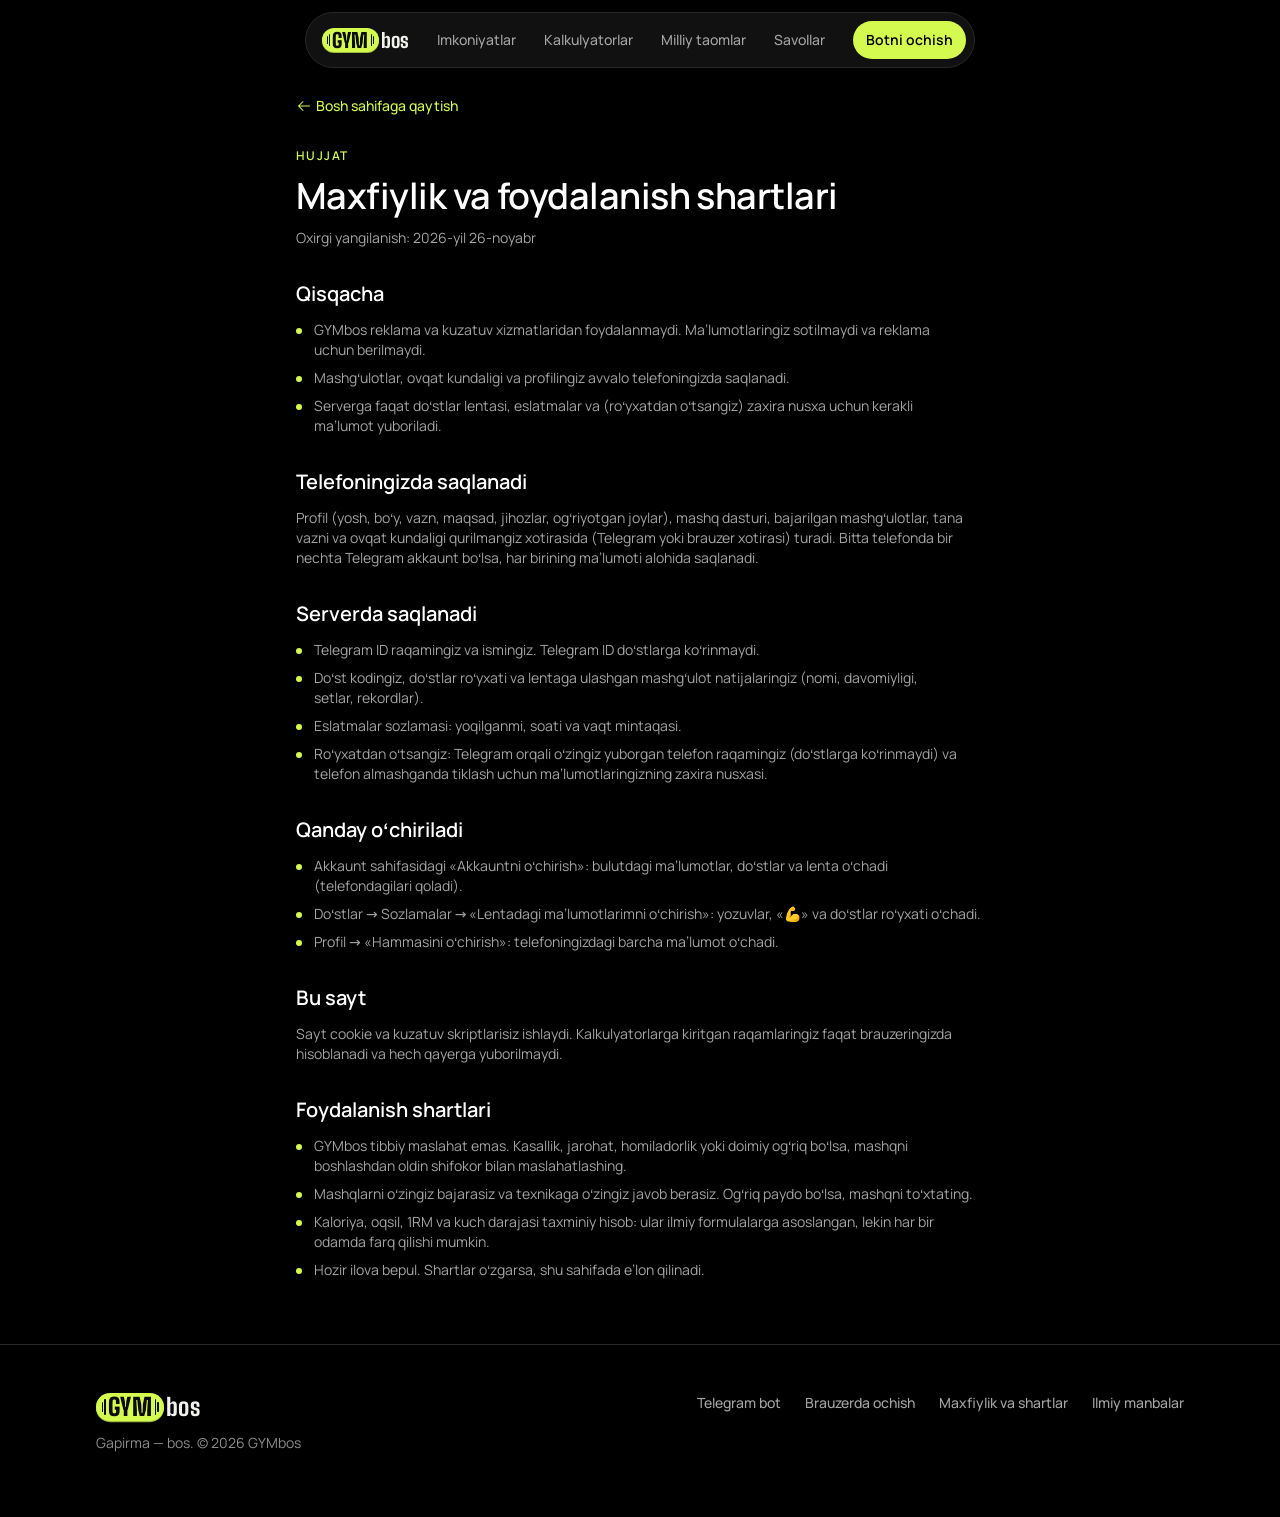
==== maxfiylik.html @ 6fe7be5c "Add GYMbos promo site (static build) for GitHub Pages Landing page that leads visitors to the @gym_b" ====
<!doctype html>
<html lang="uz">
  <head>
    <meta charset="UTF-8" />
    <meta name="viewport" content="width=device-width, initial-scale=1, viewport-fit=cover" />
    <meta name="theme-color" content="#000000" />
    <meta name="color-scheme" content="dark" />
    <title>Maxfiylik va foydalanish shartlari — GYMbos</title>
    <meta name="description" content="GYMbos qanday ma’lumotlarni saqlaydi, ular qayerda turadi va qanday o‘chiriladi. Foydalanish shartlari." />
    <link rel="canonical" href="https://nshakhobiddin.github.io/gymbos.uz/maxfiylik.html" />
    <link rel="icon" href="./icon.svg" type="image/svg+xml" />
    <link rel="apple-touch-icon" href="./apple-touch-icon.png" />
    <script>
      document.documentElement.className += ' js';
    </script>
    <script type="module" crossorigin src="./assets/main-CPt3bOhD.js"></script>
    <link rel="stylesheet" crossorigin href="./assets/main-DWDmyV94.css">
  </head>
  <body data-page="maxfiylik">
    <div id="root"><a class="skip button-sm" href="#main">Asosiy qismga o‘tish</a><header class="nav-wrap"><nav class="nav" aria-label="Asosiy menyu"><a class="nav-logo" href="./" aria-label="GYMbos — bosh sahifa"><span class="gb flat" style="font-size:20px" role="img" aria-label="GYMbos"><span class="gb-pill" aria-hidden="true"><span class="gb-plates"><i class="s"></i><i class="l"></i></span><span class="gb-gym">GYM</span><span class="gb-plates"><i class="l"></i><i class="s"></i></span></span><span class="gb-bos" aria-hidden="true">bos</span></span></a><ul class="nav-links"><li><a class="title-4" href="./#imkoniyatlar">Imkoniyatlar</a></li><li><a class="title-4" href="./#vositalar">Kalkulyatorlar</a></li><li><a class="title-4" href="./#taomlar">Milliy taomlar</a></li><li><a class="title-4" href="./#savollar">Savollar</a></li></ul><a class="btn btn-primary button-sm" href="https://t.me/gym_bosbot?startapp=site_nav" target="_blank" rel="noopener">Botni ochish</a><button type="button" class="nav-toggle" aria-expanded="false" aria-controls="menu" aria-label="Menyuni ochish"><span></span><span></span></button></nav></header><div id="menu" class="menu" aria-hidden="true" inert=""><ul><li style="transition-delay:0ms"><a class="menu-link heading-4" href="./#imkoniyatlar">Imkoniyatlar</a></li><li style="transition-delay:0ms"><a class="menu-link heading-4" href="./#vositalar">Kalkulyatorlar</a></li><li style="transition-delay:0ms"><a class="menu-link heading-4" href="./#taomlar">Milliy taomlar</a></li><li style="transition-delay:0ms"><a class="menu-link heading-4" href="./#savollar">Savollar</a></li><li style="transition-delay:0ms"><a class="menu-link heading-4 muted" href="https://nshakhobiddin.github.io/kachok.uz/">Brauzerda ochish</a></li></ul></div><main id="main" class="doc"><a class="link body-5" href="./"><svg xmlns="http://www.w3.org/2000/svg" width="16" height="16" fill="currentColor" viewBox="0 0 256 256" aria-hidden="true"><path d="M224,128a8,8,0,0,1-8,8H59.31l58.35,58.34a8,8,0,0,1-11.32,11.32l-72-72a8,8,0,0,1,0-11.32l72-72a8,8,0,0,1,11.32,11.32L59.31,120H216A8,8,0,0,1,224,128Z"></path></svg>Bosh sahifaga qaytish</a><header class="stack gap-12"><span class="eyebrow">Hujjat</span><h1 class="heading-3">Maxfiylik va foydalanish shartlari</h1><p class="caption-2">Oxirgi yangilanish: 2026-yil 26-noyabr</p></header><section><h2 class="heading-6">Qisqacha</h2><ul class="body-6"><li>GYMbos reklama va kuzatuv xizmatlaridan foydalanmaydi. Ma’lumotlaringiz sotilmaydi va reklama uchun berilmaydi.</li><li>Mashg‘ulotlar, ovqat kundaligi va profilingiz avvalo telefoningizda saqlanadi.</li><li>Serverga faqat do‘stlar lentasi, eslatmalar va (ro‘yxatdan o‘tsangiz) zaxira nusxa uchun kerakli ma’lumot yuboriladi.</li></ul></section><section><h2 class="heading-6">Telefoningizda saqlanadi</h2><p class="body-6">Profil (yosh, bo‘y, vazn, maqsad, jihozlar, og‘riyotgan joylar), mashq dasturi, bajarilgan mashg‘ulotlar, tana vazni va ovqat kundaligi qurilmangiz xotirasida (Telegram yoki brauzer xotirasi) turadi. Bitta telefonda bir nechta Telegram akkaunt bo‘lsa, har birining ma’lumoti alohida saqlanadi.</p></section><section><h2 class="heading-6">Serverda saqlanadi</h2><ul class="body-6"><li>Telegram ID raqamingiz va ismingiz. Telegram ID do‘stlarga ko‘rinmaydi.</li><li>Do‘st kodingiz, do‘stlar ro‘yxati va lentaga ulashgan mashg‘ulot natijalaringiz (nomi, davomiyligi, setlar, rekordlar).</li><li>Eslatmalar sozlamasi: yoqilganmi, soati va vaqt mintaqasi.</li><li>Ro‘yxatdan o‘tsangiz: Telegram orqali o‘zingiz yuborgan telefon raqamingiz (do‘stlarga ko‘rinmaydi) va telefon almashganda tiklash uchun ma’lumotlaringizning zaxira nusxasi.</li></ul></section><section><h2 class="heading-6">Qanday o‘chiriladi</h2><ul class="body-6"><li>Akkaunt sahifasidagi «Akkauntni o‘chirish»: bulutdagi ma’lumotlar, do‘stlar va lenta o‘chadi (telefondagilari qoladi).</li><li>Do‘stlar → Sozlamalar → «Lentadagi ma’lumotlarimni o‘chirish»: yozuvlar, «💪» va do‘stlar ro‘yxati o‘chadi.</li><li>Profil → «Hammasini o‘chirish»: telefoningizdagi barcha ma’lumot o‘chadi.</li></ul></section><section><h2 class="heading-6">Bu sayt</h2><p class="body-6">Sayt cookie va kuzatuv skriptlarisiz ishlaydi. Kalkulyatorlarga kiritgan raqamlaringiz faqat brauzeringizda hisoblanadi va hech qayerga yuborilmaydi.</p></section><section><h2 class="heading-6">Foydalanish shartlari</h2><ul class="body-6"><li>GYMbos tibbiy maslahat emas. Kasallik, jarohat, homiladorlik yoki doimiy og‘riq bo‘lsa, mashqni boshlashdan oldin shifokor bilan maslahatlashing.</li><li>Mashqlarni o‘zingiz bajarasiz va texnikaga o‘zingiz javob berasiz. Og‘riq paydo bo‘lsa, mashqni to‘xtating.</li><li>Kaloriya, oqsil, 1RM va kuch darajasi taxminiy hisob: ular ilmiy formulalarga asoslangan, lekin har bir odamda farq qilishi mumkin.</li><li>Hozir ilova bepul. Shartlar o‘zgarsa, shu sahifada e’lon qilinadi.</li></ul></section></main><footer class="footer"><div class="container footer-grid"><div class="stack gap-12"><span class="gb flat" style="font-size:24px" role="img" aria-label="GYMbos"><span class="gb-pill" aria-hidden="true"><span class="gb-plates"><i class="s"></i><i class="l"></i></span><span class="gb-gym">GYM</span><span class="gb-plates"><i class="l"></i><i class="s"></i></span></span><span class="gb-bos" aria-hidden="true">bos</span></span><span class="caption-2 faint">Gapirma — bos. © <!-- -->2026<!-- --> GYMbos</span></div><nav aria-label="Pastki menyu"><ul class="footer-links body-5"><li><a href="https://t.me/gym_bosbot" target="_blank" rel="noopener">Telegram bot</a></li><li><a href="https://nshakhobiddin.github.io/kachok.uz/">Brauzerda ochish</a></li><li><a href="./maxfiylik.html">Maxfiylik va shartlar</a></li><li><a href="./#manbalar">Ilmiy manbalar</a></li></ul></nav></div></footer></div>
    <script id="site-data" type="application/json">{"stats":{"year":2026,"templates":9,"exercises":99,"stretches":16,"illustrated":115,"dishes":51,"recipes":34,"foods":136,"sources":60,"routines":19,"lessons":13},"dishes":[],"groups":[],"gi":[],"muscles":{},"sources":[]}</script>
  </body>
</html>
---- assets/main-DWDmyV94.css ----
@font-face{font-family:Big Shoulders;font-style:normal;font-weight:700 900;font-display:swap;src:url(../fonts/big-shoulders.woff2) format("woff2");unicode-range:U+0000-00FF}.gb{--gb-accent: #d4fa50;--gb-depth: #9db93b;--gb-ink: #0b0b0c;--gb-bos: #f2f2ee;display:inline-flex;align-items:center;gap:.0833em;font-family:Big Shoulders,Arial Narrow,sans-serif;line-height:1;letter-spacing:.01em;-webkit-user-select:none;user-select:none}.gb-pill{display:inline-flex;align-items:center;gap:.107em;height:1.1667em;padding:0 .238em;border-radius:999px;background:var(--gb-accent);color:var(--gb-ink);box-shadow:0 .0476em 0 var(--gb-depth),inset 0 .018em #ffffff73,inset 0 -.03em #0b0b0c1a,0 .2em .42em -.107em #d4fa508c}.gb.flat .gb-pill{box-shadow:0 .0476em 0 var(--gb-depth)}.gb-gym{font-weight:900;min-width:1.32em;text-align:center}.gb-bos{font-weight:700;color:var(--gb-bos)}.gb-plates{display:inline-flex;align-items:center;gap:.0476em}.gb-plates i{display:block;width:.0595em;border-radius:.03em;background:currentColor}.gb-plates i.s{height:.381em}.gb-plates i.l{height:.643em}.gb.on-light{--gb-bos: #0b0b0c}.gb.on-lime{--gb-accent: #0b0b0c;--gb-depth: #1d1d1f;--gb-ink: #d4fa50;--gb-bos: #0b0b0c}.gb.intro .gb-pill{animation:gb-press 1.6s cubic-bezier(.3,.7,.3,1) both}.gb.intro .gb-bos{animation:gb-bos 1.6s ease both}@keyframes gb-press{0%,30%{transform:translateY(0)}42%{transform:translateY(.0476em);box-shadow:0 0 0 var(--gb-depth),inset 0 .018em #ffffff4d,0 .12em .65em -.024em #d4fa50e6}60%,to{transform:translateY(0)}}@keyframes gb-bos{0%,45%{opacity:0;transform:translate(-.17em)}70%,to{opacity:1;transform:translate(0)}}@media(prefers-reduced-motion:reduce){.gb.intro .gb-pill,.gb.intro .gb-bos{animation:none}}@font-face{font-family:Manrope Variable;font-style:normal;font-display:swap;font-weight:200 800;src:url([data-uri]) format("woff2-variations");unicode-range:U+0460-052F,U+1C80-1C8A,U+20B4,U+2DE0-2DFF,U+A640-A69F,U+FE2E-FE2F}@font-face{font-family:Manrope Variable;font-style:normal;font-display:swap;font-weight:200 800;src:url(./manrope-cyrillic-wght-normal-Dvxsihut.woff2) format("woff2-variations");unicode-range:U+0301,U+0400-045F,U+0490-0491,U+04B0-04B1,U+2116}@font-face{font-family:Manrope Variable;font-style:normal;font-display:swap;font-weight:200 800;src:url(./manrope-greek-wght-normal-DL7QRZyv.woff2) format("woff2-variations");unicode-range:U+0370-0377,U+037A-037F,U+0384-038A,U+038C,U+038E-03A1,U+03A3-03FF}@font-face{font-family:Manrope Variable;font-style:normal;font-display:swap;font-weight:200 800;src:url(./manrope-vietnamese-wght-normal-usUDDRr7.woff2) format("woff2-variations");unicode-range:U+0102-0103,U+0110-0111,U+0128-0129,U+0168-0169,U+01A0-01A1,U+01AF-01B0,U+0300-0301,U+0303-0304,U+0308-0309,U+0323,U+0329,U+1EA0-1EF9,U+20AB}@font-face{font-family:Manrope Variable;font-style:normal;font-display:swap;font-weight:200 800;src:url(./manrope-latin-ext-wght-normal-Ch3YOpNY.woff2) format("woff2-variations");unicode-range:U+0100-02BA,U+02BD-02C5,U+02C7-02CC,U+02CE-02D7,U+02DD-02FF,U+0304,U+0308,U+0329,U+1D00-1DBF,U+1E00-1E9F,U+1EF2-1EFF,U+2020,U+20A0-20AB,U+20AD-20C0,U+2113,U+2C60-2C7F,U+A720-A7FF}@font-face{font-family:Manrope Variable;font-style:normal;font-display:swap;font-weight:200 800;src:url(./manrope-latin-wght-normal-DHIcAJRg.woff2) format("woff2-variations");unicode-range:U+0000-00FF,U+0131,U+0152-0153,U+02BB-02BC,U+02C6,U+02DA,U+02DC,U+0304,U+0308,U+0329,U+2000-206F,U+20AC,U+2122,U+2191,U+2193,U+2212,U+2215,U+FEFF,U+FFFD}@font-face{font-family:Uz Tutuq;font-style:normal;font-display:swap;font-weight:100 900;src:url(./archivo-latin-wght-normal-E0tuGl4L.woff2) format("woff2-variations");unicode-range:U+2018,U+02BB}:root{color-scheme:dark;--bg: #000000;--s1: #181818;--s2: #1f1f1f;--s3: #272727;--line: #272727;--line-2: #313131;--olive: #131209;--text: #ffffff;--text-2: #a3a3a3;--text-3: #8c8c8c;--lime: #d4fa50;--lime-hover: #e4ff86;--lime-soft: rgba(212, 250, 80, .12);--lime-line: rgba(212, 250, 80, .32);--carb: #e6e4dc;--fat: #ffb547;--red: #ff5a4c;--ease: cubic-bezier(.22, 1, .36, 1);--font: "Uz Tutuq", "Manrope Variable", system-ui, sans-serif;--accent: var(--lime);--map-body: #1f1f22;--map-edge: #0f0f11;--map-groove: #303035;--plate-red: #e5392e;--plate-blue: #2f63e8;--plate-yellow: #f5c033;--plate-green: #25a565;--plate-white: #e9ecef}*,*:before,*:after{box-sizing:border-box}html{scroll-behavior:smooth;scroll-padding-top:96px;-webkit-text-size-adjust:100%}@media(prefers-reduced-motion:reduce){html{scroll-behavior:auto}}body{margin:0;background:var(--bg);color:var(--text);font-family:var(--font);font-size:16px;line-height:24px;overflow-x:clip;-webkit-font-smoothing:antialiased}img,svg{display:block;max-width:100%}a{color:inherit}button,input,select{font:inherit;color:inherit}h1,h2,h3,h4,p,ul,ol,figure{margin:0}ul,ol{padding:0;list-style:none}h1,h2,h3,h4{text-wrap:balance}p,li,dd{text-wrap:pretty}:focus-visible{outline:2px solid var(--lime);outline-offset:2px;border-radius:8px}[hidden]{display:none!important}.sr-only{position:absolute;width:1px;height:1px;overflow:hidden;clip:rect(0 0 0 0);white-space:nowrap}.skip{position:fixed;left:16px;top:16px;z-index:100;padding:8px 12px;border-radius:9999px;background:var(--lime);color:#000;text-decoration:none;transform:translateY(-200%);transition:transform .3s var(--ease)}.skip:focus{transform:none}.heading-1{font-size:60px;line-height:60px;font-weight:600;letter-spacing:-.02em}.heading-2{font-size:48px;line-height:48px;font-weight:600;letter-spacing:-.02em}.heading-3{font-size:36px;line-height:40px;font-weight:600;letter-spacing:-.015em}.heading-4{font-size:30px;line-height:36px;font-weight:600;letter-spacing:-.01em}.heading-5{font-size:24px;line-height:32px;font-weight:600}.heading-6{font-size:20px;line-height:28px;font-weight:600}.title-1{font-size:20px;line-height:28px;font-weight:500}.title-2{font-size:18px;line-height:28px;font-weight:500}.title-3{font-size:16px;line-height:24px;font-weight:500}.title-4{font-size:14px;line-height:20px;font-weight:500}.title-5{font-size:12px;line-height:16px;font-weight:500}.body-1{font-size:16px;line-height:24px;font-weight:600}.body-2{font-size:16px;line-height:24px;font-weight:500}.body-3{font-size:16px;line-height:24px;font-weight:400}.body-4{font-size:14px;line-height:20px;font-weight:600}.body-5{font-size:14px;line-height:20px;font-weight:500}.body-6{font-size:14px;line-height:20px;font-weight:400}.button-lg{font-size:18px;line-height:28px;font-weight:600}.button-md{font-size:16px;line-height:24px;font-weight:600}.button-sm{font-size:14px;line-height:20px;font-weight:600}.button-xsm{font-size:12px;line-height:16px;font-weight:600}.caption-1{font-size:14px;line-height:20px;font-weight:500}.caption-2{font-size:14px;line-height:20px;font-weight:400}.caption-3{font-size:12px;line-height:16px;font-weight:600}.caption-4{font-size:12px;line-height:16px;font-weight:500}.caption-5{font-size:12px;line-height:16px;font-weight:400}.num{font-variant-numeric:tabular-nums}.muted{color:var(--text-2)}.faint{color:var(--text-3)}.lime{color:var(--lime)}.eyebrow{font-size:12px;line-height:16px;font-weight:600;letter-spacing:.12em;text-transform:uppercase;color:var(--lime)}.container{width:100%;max-width:1152px;margin:0 auto;padding:0 16px}@media(min-width:640px){.container{padding:0 24px}}@media(min-width:1024px){.container{padding:0 32px}}.section{padding:64px 0}@media(min-width:1024px){.section{padding:96px 0}}.section-head{max-width:680px;display:flex;flex-direction:column;gap:12px;margin-bottom:40px}.section-head.center{margin-left:auto;margin-right:auto;text-align:center;align-items:center}.section-title{font-size:30px;line-height:36px;font-weight:600;letter-spacing:-.01em}@media(min-width:768px){.section-title{font-size:36px;line-height:40px;letter-spacing:-.015em}}.stack{display:flex;flex-direction:column}.row{display:flex;align-items:center}.center{justify-content:center}.wrap{flex-wrap:wrap}.gap-4{gap:4px}.gap-8{gap:8px}.gap-12{gap:12px}.gap-16{gap:16px}.gap-24{gap:24px}.btn{display:inline-flex;align-items:center;justify-content:center;gap:8px;padding:8px 12px;border-radius:9999px;border:1px solid transparent;background:var(--s2);color:var(--text);text-decoration:none;cursor:pointer;white-space:nowrap;transition:transform .3s var(--ease),background-color .3s var(--ease),border-color .3s var(--ease),opacity .3s var(--ease)}.btn:hover{transform:translateY(-1px);background:var(--s3)}.btn:active{transform:scale(.98)}.btn-primary{background:var(--lime);color:#000}.btn-primary:hover{background:var(--lime-hover)}.btn-ghost{background:transparent;border-color:var(--line-2)}.btn-lg{padding:12px 24px;min-height:52px}.btn[aria-disabled=true]{opacity:.4;pointer-events:none}.link{color:var(--lime);text-decoration:none;display:inline-flex;align-items:center;gap:4px;transition:opacity .3s var(--ease)}.link:hover{opacity:.8;text-decoration:underline;text-underline-offset:4px}.nav-wrap{position:fixed;top:12px;left:0;right:0;z-index:50;display:flex;justify-content:center;padding:0 16px;pointer-events:none}.nav{pointer-events:auto;display:flex;align-items:center;gap:16px;padding:8px 8px 8px 16px;border-radius:9999px;border:1px solid var(--line);background:#181818b8;backdrop-filter:blur(16px) saturate(140%);-webkit-backdrop-filter:blur(16px) saturate(140%)}.nav-logo{display:flex;text-decoration:none}.nav-links{display:none;gap:4px}.nav-links a{display:block;padding:8px 12px;border-radius:9999px;color:var(--text-2);text-decoration:none;transition:color .3s var(--ease),background-color .3s var(--ease)}.nav-links a:hover{color:var(--text)}.nav-links a[aria-current=true]{color:var(--text);background:var(--s3)}@media(min-width:900px){.nav-links{display:flex}.nav-toggle{display:none!important}}.nav-toggle{position:relative;width:40px;height:40px;border-radius:9999px;border:1px solid var(--line-2);background:transparent;cursor:pointer;display:grid;place-items:center}.nav-toggle span{position:absolute;left:12px;right:12px;height:2px;border-radius:2px;background:var(--text);transition:transform .5s var(--ease)}.nav-toggle span:first-child{transform:translateY(-4px)}.nav-toggle span:last-child{transform:translateY(4px)}.nav-toggle[aria-expanded=true] span:first-child{transform:rotate(45deg)}.nav-toggle[aria-expanded=true] span:last-child{transform:rotate(-45deg)}.menu{position:fixed;top:0;right:0;bottom:0;left:0;z-index:40;padding:96px 24px 32px;background:#000000eb;backdrop-filter:blur(24px);-webkit-backdrop-filter:blur(24px);display:flex;flex-direction:column;gap:32px;opacity:0;visibility:hidden;transition:opacity .5s var(--ease),visibility 0s linear .5s}.menu.open{opacity:1;visibility:visible;transition:opacity .5s var(--ease)}.menu ul{display:flex;flex-direction:column;gap:8px}.menu li{opacity:0;transform:translateY(24px);transition:opacity .5s var(--ease),transform .5s var(--ease)}.menu.open li{opacity:1;transform:none}.menu a.menu-link{display:block;padding:8px 0;text-decoration:none}.hero{padding:96px 0 64px}@media(min-width:1024px){.hero{padding:96px 0}.hero-grid{padding-top:48px}}.hero-grid{display:grid;gap:48px;align-items:center}@media(min-width:1152px){.hero-grid{grid-template-columns:minmax(0,1fr) 340px;gap:64px}}.hero-copy{display:flex;flex-direction:column;gap:24px;align-items:flex-start}.badge{display:inline-flex;align-items:center;gap:8px;padding:4px 12px;border-radius:9999px;border:1px solid var(--lime-line);background:var(--olive);color:var(--lime)}.hero-title{max-width:680px;font-size:36px;line-height:40px;font-weight:600;letter-spacing:-.02em}@media(min-width:768px){.hero-title{font-size:48px;line-height:48px}}.grad{background:linear-gradient(90deg,#fff,#9b9b9b);-webkit-background-clip:text;background-clip:text;color:transparent;-webkit-box-decoration-break:clone;box-decoration-break:clone}.br-md{display:none}@media(min-width:768px){.br-md{display:inline}}.hero-sub{max-width:680px;color:var(--text-2)}.hero-cta{display:flex;flex-direction:column;gap:12px;align-items:flex-start}.proof{display:flex;flex-wrap:wrap;gap:8px 24px;padding-top:8px}.proof li{display:flex;align-items:baseline;gap:4px;color:var(--text-2)}.proof b{color:var(--text);font-weight:600}.hero-visual{position:relative;display:flex;justify-content:center;padding:0 0 24px}.chip-float{position:absolute;z-index:2;display:flex;align-items:center;gap:12px;max-width:232px;padding:12px 16px 12px 12px;border-radius:16px;border:1px solid var(--line-2);background:#1f1f1fe6;backdrop-filter:blur(12px);-webkit-backdrop-filter:blur(12px)}.chip-float .ico{flex:none;width:32px;height:32px;border-radius:8px;display:grid;place-items:center;background:var(--lime-soft);color:var(--lime)}.hero-phone{position:relative}.chip-a{left:-48px;top:32px}.chip-b{right:-48px;bottom:24px}.phone{position:relative;width:260px;flex:none;padding:8px;border-radius:24px;border:1px solid var(--line-2);background:var(--s1)}.phone img{width:100%;height:auto;border-radius:16px;aspect-ratio:390 / 844;background:var(--s2)}@media(min-width:640px){.phone{width:300px}}.js .reveal{opacity:0;transform:translateY(32px);transition:opacity .7s var(--ease),transform .7s var(--ease)}.js .reveal.in{opacity:1;transform:none}@media(prefers-reduced-motion:reduce){.js .reveal{transform:none}}.tagline{padding:96px 0}.tagline-text{max-width:880px;font-size:30px;line-height:36px;font-weight:600;letter-spacing:-.01em}@media(min-width:768px){.tagline-text{font-size:48px;line-height:48px;letter-spacing:-.02em}}.js .tagline-text .w{opacity:.3;transition:opacity .5s var(--ease)}.js .tagline-text .w.on{opacity:1}.tagline-text .w.hl{color:var(--lime)}.card{border-radius:24px;border:1px solid var(--line);background:var(--s1);padding:24px}.card-olive{border-color:var(--lime-line);background:var(--olive)}.grid-3{display:grid;gap:16px}@media(min-width:768px){.grid-3{grid-template-columns:repeat(3,1fr)}}.pain{display:flex;flex-direction:column;gap:16px}.pain-q{display:flex;gap:12px;color:var(--text-2)}.pain-a{display:flex;gap:12px;padding-top:16px;border-top:1px solid var(--line)}.ico-round{flex:none;width:24px;height:24px;border-radius:9999px;display:grid;place-items:center}.ico-round.lime{background:var(--lime);color:#000}.ico-round.dim{background:var(--s3);color:var(--text-2)}.features{display:flex;flex-direction:column;gap:80px}.feature{display:grid;gap:40px;align-items:center}@media(min-width:900px){.feature{grid-template-columns:1fr 1fr;gap:64px}.feature.flip .feature-media{order:-1}}.feature-copy{display:flex;flex-direction:column;gap:16px;max-width:520px}.feature-media{display:flex;justify-content:center}.checks{display:flex;flex-direction:column;gap:12px;padding-top:8px}.checks li{display:flex;gap:12px;align-items:flex-start}.checks li .ico-round{margin-top:0}.extras{display:grid;gap:16px;margin-top:80px}@media(min-width:640px){.extras{grid-template-columns:repeat(2,1fr)}}@media(min-width:1024px){.extras{grid-template-columns:repeat(4,1fr)}}.extra{display:flex;flex-direction:column;gap:12px}.extra .ico{width:40px;height:40px;border-radius:12px;display:grid;place-items:center;background:var(--s3);color:var(--lime)}.steps{display:grid;gap:16px;counter-reset:step}@media(min-width:900px){.steps{grid-template-columns:repeat(3,1fr)}}.step{display:flex;flex-direction:column;gap:12px}.step-n{width:40px;height:40px;border-radius:9999px;display:grid;place-items:center;background:var(--lime);color:#000}.tool-nav{display:flex;flex-wrap:wrap;gap:8px}.tool{scroll-margin-top:96px;display:grid;gap:24px}@media(min-width:960px){.tool{grid-template-columns:1fr 1fr;gap:32px;align-items:start}}.tools{display:flex;flex-direction:column;gap:96px}.tool-head{display:flex;flex-direction:column;gap:12px}.panel{border-radius:24px;border:1px solid var(--line);background:var(--s1);padding:16px;display:flex;flex-direction:column;gap:16px;min-width:0}@media(min-width:640px){.panel{padding:24px}}.field{display:flex;flex-direction:column;gap:8px;min-width:0}.field-label{color:var(--text-2)}.fields-3{display:grid;grid-template-columns:repeat(3,minmax(0,1fr));gap:8px}.fields-2{display:grid;grid-template-columns:repeat(2,minmax(0,1fr));gap:8px}.input-wrap{position:relative;display:flex;align-items:center}.input{width:100%;min-width:0;height:48px;padding:0 40px 0 12px;border-radius:12px;border:1px solid var(--line-2);background:var(--s2);font-size:16px;font-weight:600;font-variant-numeric:tabular-nums;transition:border-color .3s var(--ease);-moz-appearance:textfield}.input::-webkit-outer-spin-button,.input::-webkit-inner-spin-button{-webkit-appearance:none;margin:0}.input:hover{border-color:#3d3d3d}.input:focus{outline:none;border-color:var(--lime)}.input[aria-invalid=true]{border-color:var(--red)}.input-unit{position:absolute;right:12px;pointer-events:none;color:var(--text-3)}.input.search{padding:0 12px 0 40px;font-weight:500}.input-ico{position:absolute;left:12px;color:var(--text-3);pointer-events:none}select.input{-moz-appearance:none;appearance:none;-webkit-appearance:none;padding-right:40px;font-weight:500;cursor:pointer}.select-caret{position:absolute;right:12px;pointer-events:none;color:var(--text-3)}.err{color:var(--red)}.chips{display:flex;flex-wrap:wrap;gap:8px}.chip{display:inline-flex;align-items:center;gap:8px;min-height:36px;padding:8px 12px;border-radius:9999px;border:1px solid var(--line-2);background:transparent;color:var(--text-2);cursor:pointer;text-decoration:none;transition:transform .3s var(--ease),background-color .3s var(--ease),color .3s var(--ease),border-color .3s var(--ease)}.chip:hover{color:var(--text);border-color:#3d3d3d}.chip:active{transform:scale(.98)}.chip[aria-pressed=true],.chip[aria-checked=true]{background:var(--lime);border-color:var(--lime);color:#000}.seg{display:grid;grid-auto-flow:column;grid-auto-columns:1fr;gap:4px;padding:4px;border-radius:9999px;background:var(--s2);border:1px solid var(--line)}.seg button{min-height:40px;padding:8px 12px;border:0;border-radius:9999px;background:transparent;color:var(--text-2);cursor:pointer;transition:background-color .3s var(--ease),color .3s var(--ease)}.seg button[aria-checked=true]{background:var(--text);color:#000}.result{display:flex;flex-direction:column;gap:16px}.big{display:flex;align-items:baseline;gap:8px;flex-wrap:wrap}.big .heading-2{font-variant-numeric:tabular-nums}.bars{display:flex;flex-direction:column;gap:12px}.bar-row{display:grid;grid-template-columns:1fr auto;gap:4px 12px;align-items:baseline}.bar{grid-column:1 / -1;height:8px;border-radius:9999px;background:var(--s3);overflow:hidden}.bar>i{display:block;height:100%;width:100%;border-radius:9999px;transform-origin:left center;transition:transform .5s var(--ease)}.split{display:flex;gap:2px;height:8px;border-radius:9999px;overflow:hidden}.split>i{display:block;height:100%;transition:flex-grow .5s var(--ease)}.dot{display:inline-block;width:8px;height:8px;border-radius:9999px;margin-right:4px;vertical-align:1px}.kv{display:grid;grid-template-columns:repeat(2,minmax(0,1fr));gap:8px}.kv>div{border-radius:12px;background:var(--s2);padding:12px;display:flex;flex-direction:column;gap:4px;min-width:0}.note{display:flex;gap:8px;color:var(--text-3)}.note svg{flex:none;margin-top:2px}.empty{display:flex;flex-direction:column;gap:8px;align-items:flex-start;padding:24px;border-radius:16px;border:1px dashed var(--line-2);color:var(--text-2)}.tool-cta{display:flex;flex-wrap:wrap;gap:12px 16px;align-items:center}.dish-list{display:flex;flex-direction:column}.dish{border-top:1px solid var(--line)}.dish:first-child{border-top:0}.dish-btn{width:100%;display:grid;grid-template-columns:40px minmax(0,1fr) auto;gap:12px;align-items:center;padding:12px 0;border:0;background:transparent;text-align:left;cursor:pointer}.dish-ico{width:40px;height:40px;border-radius:12px;background:var(--s2);display:grid;place-items:center;font-size:20px;line-height:28px}.dish-mid{display:flex;flex-direction:column;gap:4px;min-width:0}.dish-mid .caption-5{white-space:nowrap;overflow:hidden;text-overflow:ellipsis}.mini-bar{height:4px;border-radius:9999px;background:var(--s3);overflow:hidden;max-width:160px}.mini-bar>i{display:block;height:100%;border-radius:9999px;background:var(--lime);transform-origin:left center;transition:transform .5s var(--ease)}.dish-right{display:flex;flex-direction:column;align-items:flex-end;gap:2px;font-variant-numeric:tabular-nums}.dish-more{display:flex;flex-direction:column;gap:12px;padding:0 0 16px}.mini-bar>i.over{background:var(--fat)}.gi-badge{display:inline-flex;align-items:center;gap:4px;padding:2px 8px;border-radius:9999px;font-variant-numeric:tabular-nums}.gi-low{background:var(--lime-soft);color:var(--lime)}.gi-mid{background:#ffb54724;color:var(--fat)}.gi-high{background:#ff5a4c24;color:var(--red)}.map-box{display:flex;justify-content:center;padding:16px 0 8px}.bodymap{height:auto}.bm-hit{fill:transparent;cursor:pointer;outline:none;-webkit-tap-highlight-color:transparent;transition:fill .3s var(--ease)}.bm-hit:hover{fill:#d4fa5024}.bm-hit:focus-visible{stroke:var(--lime);stroke-width:2.5}.ex-list{display:flex;flex-direction:column;gap:8px}.ex{display:grid;grid-template-columns:56px minmax(0,1fr);gap:12px;align-items:center;padding:8px;border-radius:16px;background:var(--s2)}.ex img{width:56px;height:56px;border-radius:8px;background:var(--s3);object-fit:cover}.ex-mid{display:flex;flex-direction:column;gap:8px;min-width:0}.levels{display:grid;grid-template-columns:repeat(5,minmax(0,1fr));gap:4px}.level{display:flex;flex-direction:column;gap:4px;min-width:0}.level-bar{height:8px;border-radius:9999px;background:var(--s3);overflow:hidden}.level-bar>i{display:block;height:100%;background:var(--lime);transform-origin:left center;transition:transform .5s var(--ease)}.level .caption-5{white-space:nowrap;overflow:hidden;text-overflow:ellipsis}.sources{display:grid;gap:16px}@media(min-width:768px){.sources{grid-template-columns:repeat(2,1fr)}}@media(min-width:1024px){.sources{grid-template-columns:repeat(3,1fr)}}.source{display:flex;flex-direction:column;gap:8px}.faq{max-width:800px;margin:0 auto;display:flex;flex-direction:column;gap:8px}.faq details{border-radius:16px;border:1px solid var(--line);background:var(--s1)}.faq summary{list-style:none;display:flex;justify-content:space-between;align-items:center;gap:16px;padding:16px;cursor:pointer;border-radius:16px}.faq summary::-webkit-details-marker{display:none}.faq summary svg{flex:none;transition:transform .5s var(--ease)}.faq details[open] summary svg{transform:rotate(180deg)}.faq .answer{padding:0 16px 16px;color:var(--text-2)}@media(min-width:640px){.faq summary{padding:24px}.faq .answer{padding:0 24px 24px}}.final{display:flex;flex-direction:column;align-items:center;text-align:center;gap:24px;padding:48px 24px}@media(min-width:768px){.final{padding:80px 48px}}.footer{border-top:1px solid var(--line);padding:48px 0 64px}.footer-grid{display:flex;flex-wrap:wrap;justify-content:space-between;gap:32px}.footer-links{display:flex;flex-wrap:wrap;gap:8px 24px}.footer-links a{color:var(--text-2);text-decoration:none;transition:color .3s var(--ease)}.footer-links a:hover{color:var(--text)}.doc{max-width:720px;margin:0 auto;padding:96px 16px 64px;display:flex;flex-direction:column;gap:32px}.doc section{display:flex;flex-direction:column;gap:12px}.doc ul{display:flex;flex-direction:column;gap:8px}.doc li{display:flex;gap:12px;color:var(--text-2)}.doc li:before{content:"";flex:none;width:6px;height:6px;margin-top:8px;border-radius:9999px;background:var(--lime)}.doc p{color:var(--text-2)}
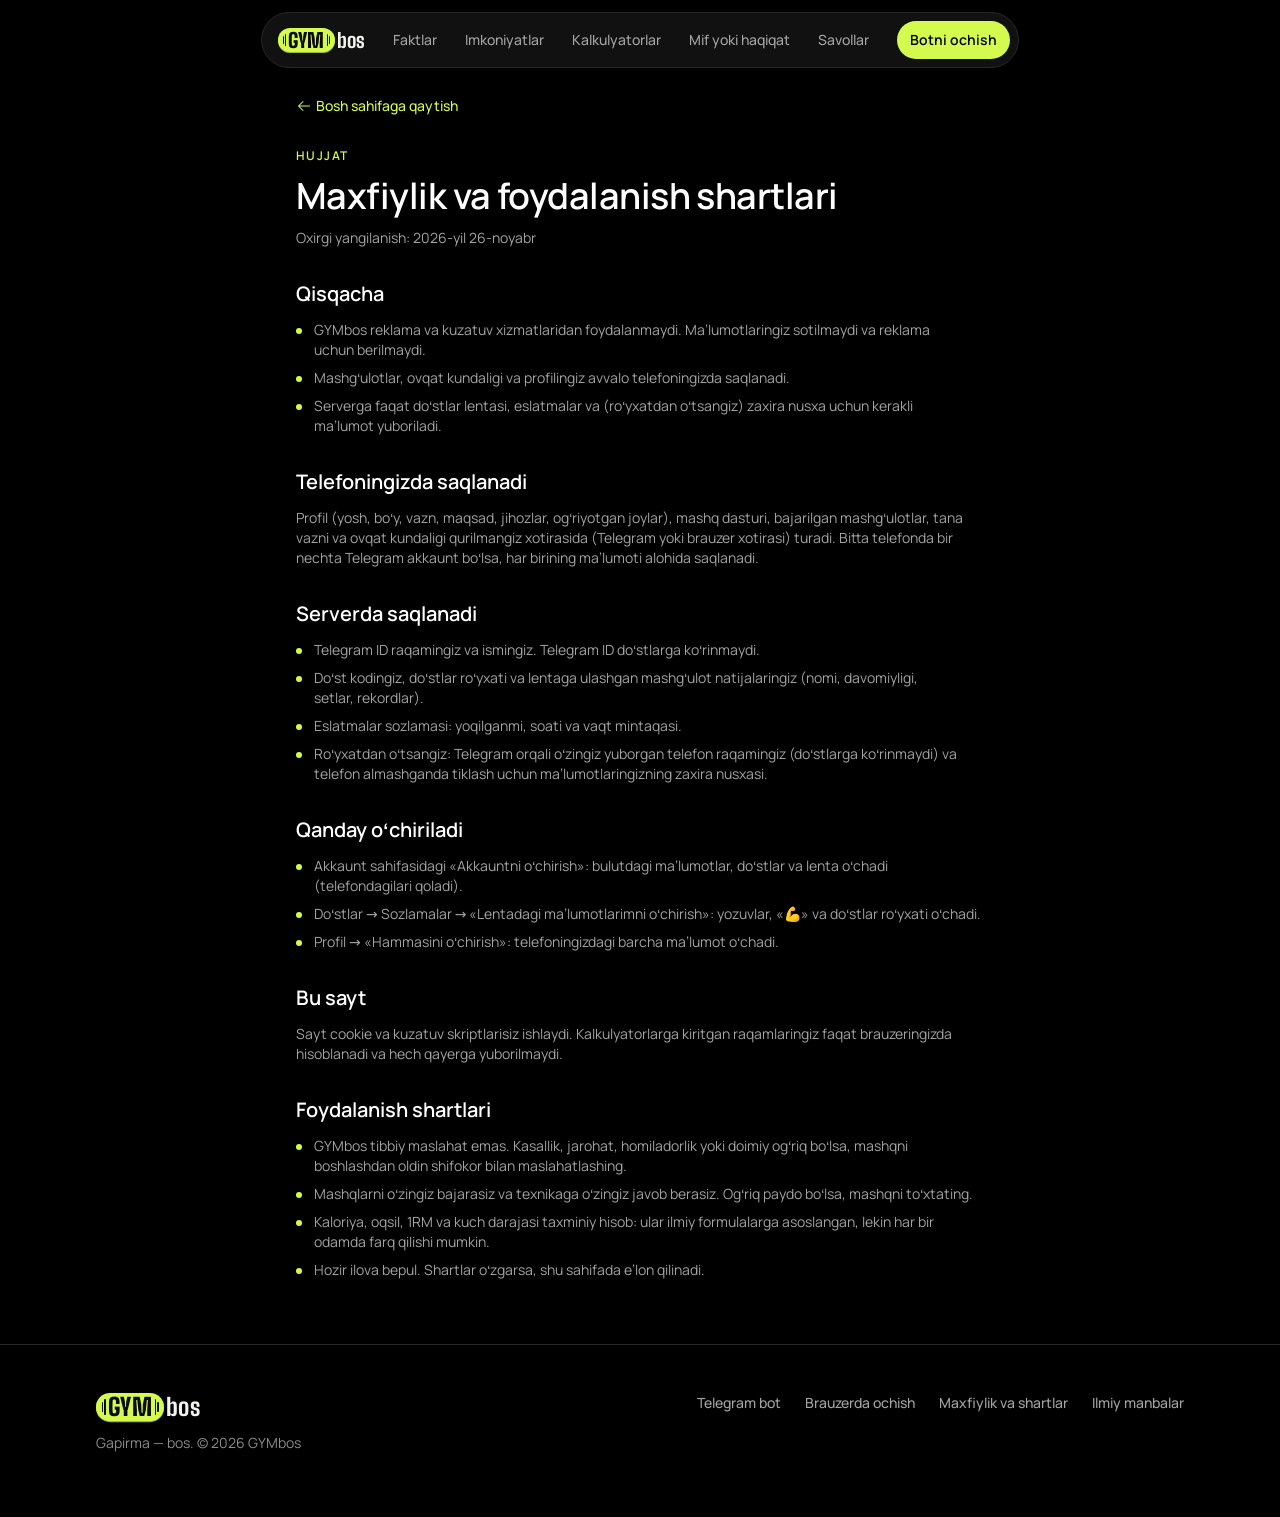
==== commit a0676caa: "Update site: facts, myth-or-truth game, waist and goal calculators Rebuilt from kachok.uz site/ (bra" ====
--- a/maxfiylik.html
+++ b/maxfiylik.html
@@ -7,17 +7,17 @@
     <meta name="color-scheme" content="dark" />
     <title>Maxfiylik va foydalanish shartlari — GYMbos</title>
     <meta name="description" content="GYMbos qanday ma’lumotlarni saqlaydi, ular qayerda turadi va qanday o‘chiriladi. Foydalanish shartlari." />
-    <link rel="canonical" href="https://nshakhobiddin.github.io/gymbos.uz/maxfiylik.html" />
+    <link rel="canonical" href="https://gymbos.uz/maxfiylik.html" />
     <link rel="icon" href="./icon.svg" type="image/svg+xml" />
     <link rel="apple-touch-icon" href="./apple-touch-icon.png" />
     <script>
       document.documentElement.className += ' js';
     </script>
-    <script type="module" crossorigin src="./assets/main-CPt3bOhD.js"></script>
-    <link rel="stylesheet" crossorigin href="./assets/main-DWDmyV94.css">
+    <script type="module" crossorigin src="./assets/main-CvzuzS-8.js"></script>
+    <link rel="stylesheet" crossorigin href="./assets/main-B8dMKHNL.css">
   </head>
   <body data-page="maxfiylik">
-    <div id="root"><a class="skip button-sm" href="#main">Asosiy qismga o‘tish</a><header class="nav-wrap"><nav class="nav" aria-label="Asosiy menyu"><a class="nav-logo" href="./" aria-label="GYMbos — bosh sahifa"><span class="gb flat" style="font-size:20px" role="img" aria-label="GYMbos"><span class="gb-pill" aria-hidden="true"><span class="gb-plates"><i class="s"></i><i class="l"></i></span><span class="gb-gym">GYM</span><span class="gb-plates"><i class="l"></i><i class="s"></i></span></span><span class="gb-bos" aria-hidden="true">bos</span></span></a><ul class="nav-links"><li><a class="title-4" href="./#imkoniyatlar">Imkoniyatlar</a></li><li><a class="title-4" href="./#vositalar">Kalkulyatorlar</a></li><li><a class="title-4" href="./#taomlar">Milliy taomlar</a></li><li><a class="title-4" href="./#savollar">Savollar</a></li></ul><a class="btn btn-primary button-sm" href="https://t.me/gym_bosbot?startapp=site_nav" target="_blank" rel="noopener">Botni ochish</a><button type="button" class="nav-toggle" aria-expanded="false" aria-controls="menu" aria-label="Menyuni ochish"><span></span><span></span></button></nav></header><div id="menu" class="menu" aria-hidden="true" inert=""><ul><li style="transition-delay:0ms"><a class="menu-link heading-4" href="./#imkoniyatlar">Imkoniyatlar</a></li><li style="transition-delay:0ms"><a class="menu-link heading-4" href="./#vositalar">Kalkulyatorlar</a></li><li style="transition-delay:0ms"><a class="menu-link heading-4" href="./#taomlar">Milliy taomlar</a></li><li style="transition-delay:0ms"><a class="menu-link heading-4" href="./#savollar">Savollar</a></li><li style="transition-delay:0ms"><a class="menu-link heading-4 muted" href="https://nshakhobiddin.github.io/kachok.uz/">Brauzerda ochish</a></li></ul></div><main id="main" class="doc"><a class="link body-5" href="./"><svg xmlns="http://www.w3.org/2000/svg" width="16" height="16" fill="currentColor" viewBox="0 0 256 256" aria-hidden="true"><path d="M224,128a8,8,0,0,1-8,8H59.31l58.35,58.34a8,8,0,0,1-11.32,11.32l-72-72a8,8,0,0,1,0-11.32l72-72a8,8,0,0,1,11.32,11.32L59.31,120H216A8,8,0,0,1,224,128Z"></path></svg>Bosh sahifaga qaytish</a><header class="stack gap-12"><span class="eyebrow">Hujjat</span><h1 class="heading-3">Maxfiylik va foydalanish shartlari</h1><p class="caption-2">Oxirgi yangilanish: 2026-yil 26-noyabr</p></header><section><h2 class="heading-6">Qisqacha</h2><ul class="body-6"><li>GYMbos reklama va kuzatuv xizmatlaridan foydalanmaydi. Ma’lumotlaringiz sotilmaydi va reklama uchun berilmaydi.</li><li>Mashg‘ulotlar, ovqat kundaligi va profilingiz avvalo telefoningizda saqlanadi.</li><li>Serverga faqat do‘stlar lentasi, eslatmalar va (ro‘yxatdan o‘tsangiz) zaxira nusxa uchun kerakli ma’lumot yuboriladi.</li></ul></section><section><h2 class="heading-6">Telefoningizda saqlanadi</h2><p class="body-6">Profil (yosh, bo‘y, vazn, maqsad, jihozlar, og‘riyotgan joylar), mashq dasturi, bajarilgan mashg‘ulotlar, tana vazni va ovqat kundaligi qurilmangiz xotirasida (Telegram yoki brauzer xotirasi) turadi. Bitta telefonda bir nechta Telegram akkaunt bo‘lsa, har birining ma’lumoti alohida saqlanadi.</p></section><section><h2 class="heading-6">Serverda saqlanadi</h2><ul class="body-6"><li>Telegram ID raqamingiz va ismingiz. Telegram ID do‘stlarga ko‘rinmaydi.</li><li>Do‘st kodingiz, do‘stlar ro‘yxati va lentaga ulashgan mashg‘ulot natijalaringiz (nomi, davomiyligi, setlar, rekordlar).</li><li>Eslatmalar sozlamasi: yoqilganmi, soati va vaqt mintaqasi.</li><li>Ro‘yxatdan o‘tsangiz: Telegram orqali o‘zingiz yuborgan telefon raqamingiz (do‘stlarga ko‘rinmaydi) va telefon almashganda tiklash uchun ma’lumotlaringizning zaxira nusxasi.</li></ul></section><section><h2 class="heading-6">Qanday o‘chiriladi</h2><ul class="body-6"><li>Akkaunt sahifasidagi «Akkauntni o‘chirish»: bulutdagi ma’lumotlar, do‘stlar va lenta o‘chadi (telefondagilari qoladi).</li><li>Do‘stlar → Sozlamalar → «Lentadagi ma’lumotlarimni o‘chirish»: yozuvlar, «💪» va do‘stlar ro‘yxati o‘chadi.</li><li>Profil → «Hammasini o‘chirish»: telefoningizdagi barcha ma’lumot o‘chadi.</li></ul></section><section><h2 class="heading-6">Bu sayt</h2><p class="body-6">Sayt cookie va kuzatuv skriptlarisiz ishlaydi. Kalkulyatorlarga kiritgan raqamlaringiz faqat brauzeringizda hisoblanadi va hech qayerga yuborilmaydi.</p></section><section><h2 class="heading-6">Foydalanish shartlari</h2><ul class="body-6"><li>GYMbos tibbiy maslahat emas. Kasallik, jarohat, homiladorlik yoki doimiy og‘riq bo‘lsa, mashqni boshlashdan oldin shifokor bilan maslahatlashing.</li><li>Mashqlarni o‘zingiz bajarasiz va texnikaga o‘zingiz javob berasiz. Og‘riq paydo bo‘lsa, mashqni to‘xtating.</li><li>Kaloriya, oqsil, 1RM va kuch darajasi taxminiy hisob: ular ilmiy formulalarga asoslangan, lekin har bir odamda farq qilishi mumkin.</li><li>Hozir ilova bepul. Shartlar o‘zgarsa, shu sahifada e’lon qilinadi.</li></ul></section></main><footer class="footer"><div class="container footer-grid"><div class="stack gap-12"><span class="gb flat" style="font-size:24px" role="img" aria-label="GYMbos"><span class="gb-pill" aria-hidden="true"><span class="gb-plates"><i class="s"></i><i class="l"></i></span><span class="gb-gym">GYM</span><span class="gb-plates"><i class="l"></i><i class="s"></i></span></span><span class="gb-bos" aria-hidden="true">bos</span></span><span class="caption-2 faint">Gapirma — bos. © <!-- -->2026<!-- --> GYMbos</span></div><nav aria-label="Pastki menyu"><ul class="footer-links body-5"><li><a href="https://t.me/gym_bosbot" target="_blank" rel="noopener">Telegram bot</a></li><li><a href="https://nshakhobiddin.github.io/kachok.uz/">Brauzerda ochish</a></li><li><a href="./maxfiylik.html">Maxfiylik va shartlar</a></li><li><a href="./#manbalar">Ilmiy manbalar</a></li></ul></nav></div></footer></div>
-    <script id="site-data" type="application/json">{"stats":{"year":2026,"templates":9,"exercises":99,"stretches":16,"illustrated":115,"dishes":51,"recipes":34,"foods":136,"sources":60,"routines":19,"lessons":13},"dishes":[],"groups":[],"gi":[],"muscles":{},"sources":[]}</script>
+    <div id="root"><a class="skip button-sm" href="#main">Asosiy qismga o‘tish</a><header class="nav-wrap"><nav class="nav" aria-label="Asosiy menyu"><a class="nav-logo" href="./" aria-label="GYMbos — bosh sahifa"><span class="gb flat" style="font-size:20px" role="img" aria-label="GYMbos"><span class="gb-pill" aria-hidden="true"><span class="gb-plates"><i class="s"></i><i class="l"></i></span><span class="gb-gym">GYM</span><span class="gb-plates"><i class="l"></i><i class="s"></i></span></span><span class="gb-bos" aria-hidden="true">bos</span></span></a><ul class="nav-links"><li><a class="title-4" href="./#faktlar">Faktlar</a></li><li><a class="title-4" href="./#imkoniyatlar">Imkoniyatlar</a></li><li><a class="title-4" href="./#vositalar">Kalkulyatorlar</a></li><li><a class="title-4" href="./#mif">Mif yoki haqiqat</a></li><li><a class="title-4" href="./#savollar">Savollar</a></li></ul><a class="btn btn-primary button-sm" href="https://t.me/gym_bosbot?startapp=site_nav" target="_blank" rel="noopener">Botni ochish</a><button type="button" class="nav-toggle" aria-expanded="false" aria-controls="menu" aria-label="Menyuni ochish"><span></span><span></span></button></nav></header><div id="menu" class="menu" aria-hidden="true" inert=""><ul><li style="transition-delay:0ms"><a class="menu-link heading-4" href="./#faktlar">Faktlar</a></li><li style="transition-delay:0ms"><a class="menu-link heading-4" href="./#imkoniyatlar">Imkoniyatlar</a></li><li style="transition-delay:0ms"><a class="menu-link heading-4" href="./#vositalar">Kalkulyatorlar</a></li><li style="transition-delay:0ms"><a class="menu-link heading-4" href="./#mif">Mif yoki haqiqat</a></li><li style="transition-delay:0ms"><a class="menu-link heading-4" href="./#savollar">Savollar</a></li><li style="transition-delay:0ms"><a class="menu-link heading-4 muted" href="https://nshakhobiddin.github.io/kachok.uz/">Brauzerda ochish</a></li></ul></div><main id="main" class="doc"><a class="link body-5" href="./"><svg xmlns="http://www.w3.org/2000/svg" width="16" height="16" fill="currentColor" viewBox="0 0 256 256" aria-hidden="true"><path d="M224,128a8,8,0,0,1-8,8H59.31l58.35,58.34a8,8,0,0,1-11.32,11.32l-72-72a8,8,0,0,1,0-11.32l72-72a8,8,0,0,1,11.32,11.32L59.31,120H216A8,8,0,0,1,224,128Z"></path></svg>Bosh sahifaga qaytish</a><header class="stack gap-12"><span class="eyebrow">Hujjat</span><h1 class="heading-3">Maxfiylik va foydalanish shartlari</h1><p class="caption-2">Oxirgi yangilanish: 2026-yil 26-noyabr</p></header><section><h2 class="heading-6">Qisqacha</h2><ul class="body-6"><li>GYMbos reklama va kuzatuv xizmatlaridan foydalanmaydi. Ma’lumotlaringiz sotilmaydi va reklama uchun berilmaydi.</li><li>Mashg‘ulotlar, ovqat kundaligi va profilingiz avvalo telefoningizda saqlanadi.</li><li>Serverga faqat do‘stlar lentasi, eslatmalar va (ro‘yxatdan o‘tsangiz) zaxira nusxa uchun kerakli ma’lumot yuboriladi.</li></ul></section><section><h2 class="heading-6">Telefoningizda saqlanadi</h2><p class="body-6">Profil (yosh, bo‘y, vazn, maqsad, jihozlar, og‘riyotgan joylar), mashq dasturi, bajarilgan mashg‘ulotlar, tana vazni va ovqat kundaligi qurilmangiz xotirasida (Telegram yoki brauzer xotirasi) turadi. Bitta telefonda bir nechta Telegram akkaunt bo‘lsa, har birining ma’lumoti alohida saqlanadi.</p></section><section><h2 class="heading-6">Serverda saqlanadi</h2><ul class="body-6"><li>Telegram ID raqamingiz va ismingiz. Telegram ID do‘stlarga ko‘rinmaydi.</li><li>Do‘st kodingiz, do‘stlar ro‘yxati va lentaga ulashgan mashg‘ulot natijalaringiz (nomi, davomiyligi, setlar, rekordlar).</li><li>Eslatmalar sozlamasi: yoqilganmi, soati va vaqt mintaqasi.</li><li>Ro‘yxatdan o‘tsangiz: Telegram orqali o‘zingiz yuborgan telefon raqamingiz (do‘stlarga ko‘rinmaydi) va telefon almashganda tiklash uchun ma’lumotlaringizning zaxira nusxasi.</li></ul></section><section><h2 class="heading-6">Qanday o‘chiriladi</h2><ul class="body-6"><li>Akkaunt sahifasidagi «Akkauntni o‘chirish»: bulutdagi ma’lumotlar, do‘stlar va lenta o‘chadi (telefondagilari qoladi).</li><li>Do‘stlar → Sozlamalar → «Lentadagi ma’lumotlarimni o‘chirish»: yozuvlar, «💪» va do‘stlar ro‘yxati o‘chadi.</li><li>Profil → «Hammasini o‘chirish»: telefoningizdagi barcha ma’lumot o‘chadi.</li></ul></section><section><h2 class="heading-6">Bu sayt</h2><p class="body-6">Sayt cookie va kuzatuv skriptlarisiz ishlaydi. Kalkulyatorlarga kiritgan raqamlaringiz faqat brauzeringizda hisoblanadi va hech qayerga yuborilmaydi.</p></section><section><h2 class="heading-6">Foydalanish shartlari</h2><ul class="body-6"><li>GYMbos tibbiy maslahat emas. Kasallik, jarohat, homiladorlik yoki doimiy og‘riq bo‘lsa, mashqni boshlashdan oldin shifokor bilan maslahatlashing.</li><li>Mashqlarni o‘zingiz bajarasiz va texnikaga o‘zingiz javob berasiz. Og‘riq paydo bo‘lsa, mashqni to‘xtating.</li><li>Kaloriya, oqsil, 1RM va kuch darajasi taxminiy hisob: ular ilmiy formulalarga asoslangan, lekin har bir odamda farq qilishi mumkin.</li><li>Hozir ilova bepul. Shartlar o‘zgarsa, shu sahifada e’lon qilinadi.</li></ul></section></main><footer class="footer"><div class="container footer-grid"><div class="stack gap-12"><span class="gb flat" style="font-size:24px" role="img" aria-label="GYMbos"><span class="gb-pill" aria-hidden="true"><span class="gb-plates"><i class="s"></i><i class="l"></i></span><span class="gb-gym">GYM</span><span class="gb-plates"><i class="l"></i><i class="s"></i></span></span><span class="gb-bos" aria-hidden="true">bos</span></span><span class="caption-2 faint">Gapirma — bos. © <!-- -->2026<!-- --> GYMbos</span></div><nav aria-label="Pastki menyu"><ul class="footer-links body-5"><li><a href="https://t.me/gym_bosbot" target="_blank" rel="noopener">Telegram bot</a></li><li><a href="https://nshakhobiddin.github.io/kachok.uz/">Brauzerda ochish</a></li><li><a href="./maxfiylik.html">Maxfiylik va shartlar</a></li><li><a href="./#manbalar">Ilmiy manbalar</a></li></ul></nav></div></footer></div>
+    <script id="site-data" type="application/json">{"stats":{"year":2026,"templates":9,"exercises":106,"stretches":16,"illustrated":122,"dishes":51,"recipes":34,"foods":136,"sources":60,"routines":19,"lessons":13},"dishes":[],"groups":[],"gi":[],"muscles":{},"sources":[],"facts":[],"myths":[],"allSources":[]}</script>
   </body>
 </html>
--- a/assets/main-B8dMKHNL.css
+++ b/assets/main-B8dMKHNL.css
@@ -0,0 +1 @@
+@font-face{font-family:Big Shoulders;font-style:normal;font-weight:700 900;font-display:swap;src:url(../fonts/big-shoulders.woff2) format("woff2");unicode-range:U+0000-00FF}.gb{--gb-accent: #d4fa50;--gb-depth: #9db93b;--gb-ink: #0b0b0c;--gb-bos: #f2f2ee;display:inline-flex;align-items:center;gap:.0833em;font-family:Big Shoulders,Arial Narrow,sans-serif;line-height:1;letter-spacing:.01em;-webkit-user-select:none;user-select:none}.gb-pill{display:inline-flex;align-items:center;gap:.107em;height:1.1667em;padding:0 .238em;border-radius:999px;background:var(--gb-accent);color:var(--gb-ink);box-shadow:0 .0476em 0 var(--gb-depth),inset 0 .018em #ffffff73,inset 0 -.03em #0b0b0c1a,0 .2em .42em -.107em #d4fa508c}.gb.flat .gb-pill{box-shadow:0 .0476em 0 var(--gb-depth)}.gb-gym{font-weight:900;min-width:1.32em;text-align:center}.gb-bos{font-weight:700;color:var(--gb-bos)}.gb-plates{display:inline-flex;align-items:center;gap:.0476em}.gb-plates i{display:block;width:.0595em;border-radius:.03em;background:currentColor}.gb-plates i.s{height:.381em}.gb-plates i.l{height:.643em}.gb.on-light{--gb-bos: #0b0b0c}.gb.on-lime{--gb-accent: #0b0b0c;--gb-depth: #1d1d1f;--gb-ink: #d4fa50;--gb-bos: #0b0b0c}.gb.intro .gb-pill{animation:gb-press 1.6s cubic-bezier(.3,.7,.3,1) both}.gb.intro .gb-bos{animation:gb-bos 1.6s ease both}@keyframes gb-press{0%,30%{transform:translateY(0)}42%{transform:translateY(.0476em);box-shadow:0 0 0 var(--gb-depth),inset 0 .018em #ffffff4d,0 .12em .65em -.024em #d4fa50e6}60%,to{transform:translateY(0)}}@keyframes gb-bos{0%,45%{opacity:0;transform:translate(-.17em)}70%,to{opacity:1;transform:translate(0)}}@media(prefers-reduced-motion:reduce){.gb.intro .gb-pill,.gb.intro .gb-bos{animation:none}}@font-face{font-family:Manrope Variable;font-style:normal;font-display:swap;font-weight:200 800;src:url([data-uri]) format("woff2-variations");unicode-range:U+0460-052F,U+1C80-1C8A,U+20B4,U+2DE0-2DFF,U+A640-A69F,U+FE2E-FE2F}@font-face{font-family:Manrope Variable;font-style:normal;font-display:swap;font-weight:200 800;src:url(./manrope-cyrillic-wght-normal-Dvxsihut.woff2) format("woff2-variations");unicode-range:U+0301,U+0400-045F,U+0490-0491,U+04B0-04B1,U+2116}@font-face{font-family:Manrope Variable;font-style:normal;font-display:swap;font-weight:200 800;src:url(./manrope-greek-wght-normal-DL7QRZyv.woff2) format("woff2-variations");unicode-range:U+0370-0377,U+037A-037F,U+0384-038A,U+038C,U+038E-03A1,U+03A3-03FF}@font-face{font-family:Manrope Variable;font-style:normal;font-display:swap;font-weight:200 800;src:url(./manrope-vietnamese-wght-normal-usUDDRr7.woff2) format("woff2-variations");unicode-range:U+0102-0103,U+0110-0111,U+0128-0129,U+0168-0169,U+01A0-01A1,U+01AF-01B0,U+0300-0301,U+0303-0304,U+0308-0309,U+0323,U+0329,U+1EA0-1EF9,U+20AB}@font-face{font-family:Manrope Variable;font-style:normal;font-display:swap;font-weight:200 800;src:url(./manrope-latin-ext-wght-normal-Ch3YOpNY.woff2) format("woff2-variations");unicode-range:U+0100-02BA,U+02BD-02C5,U+02C7-02CC,U+02CE-02D7,U+02DD-02FF,U+0304,U+0308,U+0329,U+1D00-1DBF,U+1E00-1E9F,U+1EF2-1EFF,U+2020,U+20A0-20AB,U+20AD-20C0,U+2113,U+2C60-2C7F,U+A720-A7FF}@font-face{font-family:Manrope Variable;font-style:normal;font-display:swap;font-weight:200 800;src:url(./manrope-latin-wght-normal-DHIcAJRg.woff2) format("woff2-variations");unicode-range:U+0000-00FF,U+0131,U+0152-0153,U+02BB-02BC,U+02C6,U+02DA,U+02DC,U+0304,U+0308,U+0329,U+2000-206F,U+20AC,U+2122,U+2191,U+2193,U+2212,U+2215,U+FEFF,U+FFFD}@font-face{font-family:Uz Tutuq;font-style:normal;font-display:swap;font-weight:100 900;src:url(./archivo-latin-wght-normal-E0tuGl4L.woff2) format("woff2-variations");unicode-range:U+2018,U+02BB}:root{color-scheme:dark;--bg: #000000;--s1: #181818;--s2: #1f1f1f;--s3: #272727;--line: #272727;--line-2: #313131;--olive: #131209;--text: #ffffff;--text-2: #a3a3a3;--text-3: #8c8c8c;--lime: #d4fa50;--lime-hover: #e4ff86;--lime-soft: rgba(212, 250, 80, .12);--lime-line: rgba(212, 250, 80, .32);--carb: #e6e4dc;--fat: #ffb547;--red: #ff5a4c;--ease: cubic-bezier(.22, 1, .36, 1);--font: "Uz Tutuq", "Manrope Variable", system-ui, sans-serif;--accent: var(--lime);--map-body: #1f1f22;--map-edge: #0f0f11;--map-groove: #303035;--plate-red: #e5392e;--plate-blue: #2f63e8;--plate-yellow: #f5c033;--plate-green: #25a565;--plate-white: #e9ecef}*,*:before,*:after{box-sizing:border-box}html{scroll-behavior:smooth;scroll-padding-top:96px;-webkit-text-size-adjust:100%}@media(prefers-reduced-motion:reduce){html{scroll-behavior:auto}}body{margin:0;background:var(--bg);color:var(--text);font-family:var(--font);font-size:16px;line-height:24px;overflow-x:clip;-webkit-font-smoothing:antialiased}img,svg{display:block;max-width:100%}a{color:inherit}button,input,select{font:inherit;color:inherit}h1,h2,h3,h4,p,ul,ol,figure{margin:0}ul,ol{padding:0;list-style:none}h1,h2,h3,h4{text-wrap:balance}p,li,dd{text-wrap:pretty}:focus-visible{outline:2px solid var(--lime);outline-offset:2px;border-radius:8px}[hidden]{display:none!important}.sr-only{position:absolute;width:1px;height:1px;overflow:hidden;clip:rect(0 0 0 0);white-space:nowrap}.skip{position:fixed;left:16px;top:16px;z-index:100;padding:8px 12px;border-radius:9999px;background:var(--lime);color:#000;text-decoration:none;transform:translateY(-200%);transition:transform .3s var(--ease)}.skip:focus{transform:none}.heading-1{font-size:60px;line-height:60px;font-weight:600;letter-spacing:-.02em}.heading-2{font-size:48px;line-height:48px;font-weight:600;letter-spacing:-.02em}.heading-3{font-size:36px;line-height:40px;font-weight:600;letter-spacing:-.015em}.heading-4{font-size:30px;line-height:36px;font-weight:600;letter-spacing:-.01em}.heading-5{font-size:24px;line-height:32px;font-weight:600}.heading-6{font-size:20px;line-height:28px;font-weight:600}.title-1{font-size:20px;line-height:28px;font-weight:500}.title-2{font-size:18px;line-height:28px;font-weight:500}.title-3{font-size:16px;line-height:24px;font-weight:500}.title-4{font-size:14px;line-height:20px;font-weight:500}.title-5{font-size:12px;line-height:16px;font-weight:500}.body-1{font-size:16px;line-height:24px;font-weight:600}.body-2{font-size:16px;line-height:24px;font-weight:500}.body-3{font-size:16px;line-height:24px;font-weight:400}.body-4{font-size:14px;line-height:20px;font-weight:600}.body-5{font-size:14px;line-height:20px;font-weight:500}.body-6{font-size:14px;line-height:20px;font-weight:400}.button-lg{font-size:18px;line-height:28px;font-weight:600}.button-md{font-size:16px;line-height:24px;font-weight:600}.button-sm{font-size:14px;line-height:20px;font-weight:600}.button-xsm{font-size:12px;line-height:16px;font-weight:600}.caption-1{font-size:14px;line-height:20px;font-weight:500}.caption-2{font-size:14px;line-height:20px;font-weight:400}.caption-3{font-size:12px;line-height:16px;font-weight:600}.caption-4{font-size:12px;line-height:16px;font-weight:500}.caption-5{font-size:12px;line-height:16px;font-weight:400}.num{font-variant-numeric:tabular-nums}.muted{color:var(--text-2)}.faint{color:var(--text-3)}.lime{color:var(--lime)}.eyebrow{font-size:12px;line-height:16px;font-weight:600;letter-spacing:.12em;text-transform:uppercase;color:var(--lime)}.container{width:100%;max-width:1152px;margin:0 auto;padding:0 16px}@media(min-width:640px){.container{padding:0 24px}}@media(min-width:1024px){.container{padding:0 32px}}.section{padding:64px 0}@media(min-width:1024px){.section{padding:96px 0}}.section-head{max-width:680px;display:flex;flex-direction:column;gap:12px;margin-bottom:40px}.section-head.center{margin-left:auto;margin-right:auto;text-align:center;align-items:center}.section-title{font-size:30px;line-height:36px;font-weight:600;letter-spacing:-.01em}@media(min-width:768px){.section-title{font-size:36px;line-height:40px;letter-spacing:-.015em}}.stack{display:flex;flex-direction:column}.row{display:flex;align-items:center}.center{justify-content:center}.wrap{flex-wrap:wrap}.gap-4{gap:4px}.gap-8{gap:8px}.gap-12{gap:12px}.gap-16{gap:16px}.gap-24{gap:24px}.btn{display:inline-flex;align-items:center;justify-content:center;gap:8px;padding:8px 12px;border-radius:9999px;border:1px solid transparent;background:var(--s2);color:var(--text);text-decoration:none;cursor:pointer;white-space:nowrap;transition:transform .3s var(--ease),background-color .3s var(--ease),border-color .3s var(--ease),opacity .3s var(--ease)}.btn:hover{transform:translateY(-1px);background:var(--s3)}.btn:active{transform:scale(.98)}.btn-primary{background:var(--lime);color:#000}.btn-primary:hover{background:var(--lime-hover)}.btn-ghost{background:transparent;border-color:var(--line-2)}.btn-lg{padding:12px 24px;min-height:52px}.btn[aria-disabled=true]{opacity:.4;pointer-events:none}.link{color:var(--lime);text-decoration:none;display:inline-flex;align-items:center;gap:4px;transition:opacity .3s var(--ease)}.link:hover{opacity:.8;text-decoration:underline;text-underline-offset:4px}.nav-wrap{position:fixed;top:12px;left:0;right:0;z-index:50;display:flex;justify-content:center;padding:0 16px;pointer-events:none}.nav{pointer-events:auto;display:flex;align-items:center;gap:16px;padding:8px 8px 8px 16px;border-radius:9999px;border:1px solid var(--line);background:#181818b8;backdrop-filter:blur(16px) saturate(140%);-webkit-backdrop-filter:blur(16px) saturate(140%)}.nav-logo{display:flex;text-decoration:none}.nav-links{display:none;gap:4px}.nav-links a{display:block;padding:8px 12px;border-radius:9999px;color:var(--text-2);text-decoration:none;transition:color .3s var(--ease),background-color .3s var(--ease)}.nav-links a:hover{color:var(--text)}.nav-links a[aria-current=true]{color:var(--text);background:var(--s3)}@media(min-width:900px){.nav-links{display:flex}.nav-toggle{display:none!important}}.nav-toggle{position:relative;width:40px;height:40px;border-radius:9999px;border:1px solid var(--line-2);background:transparent;cursor:pointer;display:grid;place-items:center}.nav-toggle span{position:absolute;left:12px;right:12px;height:2px;border-radius:2px;background:var(--text);transition:transform .5s var(--ease)}.nav-toggle span:first-child{transform:translateY(-4px)}.nav-toggle span:last-child{transform:translateY(4px)}.nav-toggle[aria-expanded=true] span:first-child{transform:rotate(45deg)}.nav-toggle[aria-expanded=true] span:last-child{transform:rotate(-45deg)}.menu{position:fixed;top:0;right:0;bottom:0;left:0;z-index:40;padding:96px 24px 32px;background:#000000eb;backdrop-filter:blur(24px);-webkit-backdrop-filter:blur(24px);display:flex;flex-direction:column;gap:32px;opacity:0;visibility:hidden;transition:opacity .5s var(--ease),visibility 0s linear .5s}.menu.open{opacity:1;visibility:visible;transition:opacity .5s var(--ease)}.menu ul{display:flex;flex-direction:column;gap:8px}.menu li{opacity:0;transform:translateY(24px);transition:opacity .5s var(--ease),transform .5s var(--ease)}.menu.open li{opacity:1;transform:none}.menu a.menu-link{display:block;padding:8px 0;text-decoration:none}.hero{padding:96px 0 64px}@media(min-width:1024px){.hero{padding:96px 0}.hero-grid{padding-top:48px}}.hero-grid{display:grid;gap:48px;align-items:center}@media(min-width:1152px){.hero-grid{grid-template-columns:minmax(0,1fr) 340px;gap:64px}}.hero-copy{display:flex;flex-direction:column;gap:24px;align-items:flex-start}.badge{display:inline-flex;align-items:center;gap:8px;padding:4px 12px;border-radius:9999px;border:1px solid var(--lime-line);background:var(--olive);color:var(--lime)}.hero-title{max-width:680px;font-size:36px;line-height:40px;font-weight:600;letter-spacing:-.02em}@media(min-width:768px){.hero-title{font-size:48px;line-height:48px}}.grad{background:linear-gradient(90deg,#fff,#9b9b9b);-webkit-background-clip:text;background-clip:text;color:transparent;-webkit-box-decoration-break:clone;box-decoration-break:clone}.br-md{display:none}@media(min-width:768px){.br-md{display:inline}}.hero-sub{max-width:680px;color:var(--text-2)}.hero-cta{display:flex;flex-direction:column;gap:12px;align-items:flex-start}.proof{display:flex;flex-wrap:wrap;gap:8px 24px;padding-top:8px}.proof li{display:flex;align-items:baseline;gap:4px;color:var(--text-2)}.proof b{color:var(--text);font-weight:600}.hero-visual{position:relative;display:flex;justify-content:center;padding:0 0 24px}.chip-float{position:absolute;z-index:2;display:flex;align-items:center;gap:12px;max-width:232px;padding:12px 16px 12px 12px;border-radius:16px;border:1px solid var(--line-2);background:#1f1f1fe6;backdrop-filter:blur(12px);-webkit-backdrop-filter:blur(12px)}.chip-float .ico{flex:none;width:32px;height:32px;border-radius:8px;display:grid;place-items:center;background:var(--lime-soft);color:var(--lime)}.hero-phone{position:relative}.chip-a{left:-48px;top:32px}.chip-b{right:-48px;bottom:24px}.phone{position:relative;width:260px;flex:none;padding:8px;border-radius:24px;border:1px solid var(--line-2);background:var(--s1)}.phone img{width:100%;height:auto;border-radius:16px;aspect-ratio:390 / 844;background:var(--s2)}@media(min-width:640px){.phone{width:300px}}.js .reveal{opacity:0;transform:translateY(32px);transition:opacity .7s var(--ease),transform .7s var(--ease)}.js .reveal.in{opacity:1;transform:none}@media(prefers-reduced-motion:reduce){.js .reveal{transform:none}}.tagline{padding:96px 0}.tagline-text{max-width:880px;font-size:30px;line-height:36px;font-weight:600;letter-spacing:-.01em}@media(min-width:768px){.tagline-text{font-size:48px;line-height:48px;letter-spacing:-.02em}}.js .tagline-text .w{opacity:.3;transition:opacity .5s var(--ease)}.js .tagline-text .w.on{opacity:1}.tagline-text .w.hl{color:var(--lime)}.card{border-radius:24px;border:1px solid var(--line);background:var(--s1);padding:24px}.card-olive{border-color:var(--lime-line);background:var(--olive)}.grid-3{display:grid;gap:16px}@media(min-width:768px){.grid-3{grid-template-columns:repeat(3,1fr)}}.pain{display:flex;flex-direction:column;gap:16px}.pain-q{display:flex;gap:12px;color:var(--text-2)}.pain-a{display:flex;gap:12px;padding-top:16px;border-top:1px solid var(--line)}.ico-round{flex:none;width:24px;height:24px;border-radius:9999px;display:grid;place-items:center}.ico-round.lime{background:var(--lime);color:#000}.ico-round.dim{background:var(--s3);color:var(--text-2)}.features{display:flex;flex-direction:column;gap:80px}.feature{display:grid;gap:40px;align-items:center}@media(min-width:900px){.feature{grid-template-columns:1fr 1fr;gap:64px}.feature.flip .feature-media{order:-1}}.feature-copy{display:flex;flex-direction:column;gap:16px;max-width:520px}.feature-media{display:flex;justify-content:center}.checks{display:flex;flex-direction:column;gap:12px;padding-top:8px}.checks li{display:flex;gap:12px;align-items:flex-start}.checks li .ico-round{margin-top:0}.extras{display:grid;gap:16px;margin-top:80px}@media(min-width:640px){.extras{grid-template-columns:repeat(2,1fr)}}@media(min-width:1024px){.extras{grid-template-columns:repeat(4,1fr)}}.extra{display:flex;flex-direction:column;gap:12px}.extra .ico{width:40px;height:40px;border-radius:12px;display:grid;place-items:center;background:var(--s3);color:var(--lime)}.steps{display:grid;gap:16px;counter-reset:step}@media(min-width:900px){.steps{grid-template-columns:repeat(3,1fr)}}.step{display:flex;flex-direction:column;gap:12px}.step-n{width:40px;height:40px;border-radius:9999px;display:grid;place-items:center;background:var(--lime);color:#000}.tool-nav{display:flex;flex-wrap:wrap;gap:8px}.tool{scroll-margin-top:96px;display:grid;gap:24px}@media(min-width:960px){.tool{grid-template-columns:1fr 1fr;gap:32px;align-items:start}}.tools{display:flex;flex-direction:column;gap:96px}.tool-head{display:flex;flex-direction:column;gap:12px}.panel{border-radius:24px;border:1px solid var(--line);background:var(--s1);padding:16px;display:flex;flex-direction:column;gap:16px;min-width:0}@media(min-width:640px){.panel{padding:24px}}.field{display:flex;flex-direction:column;gap:8px;min-width:0}.field-label{color:var(--text-2)}.fields-3{display:grid;grid-template-columns:repeat(3,minmax(0,1fr));gap:8px}.fields-2{display:grid;grid-template-columns:repeat(2,minmax(0,1fr));gap:8px}.input-wrap{position:relative;display:flex;align-items:center}.input{width:100%;min-width:0;height:48px;padding:0 40px 0 12px;border-radius:12px;border:1px solid var(--line-2);background:var(--s2);font-size:16px;font-weight:600;font-variant-numeric:tabular-nums;transition:border-color .3s var(--ease);-moz-appearance:textfield}.input::-webkit-outer-spin-button,.input::-webkit-inner-spin-button{-webkit-appearance:none;margin:0}.input:hover{border-color:#3d3d3d}.input:focus{outline:none;border-color:var(--lime)}.input[aria-invalid=true]{border-color:var(--red)}.input-unit{position:absolute;right:12px;pointer-events:none;color:var(--text-3)}.input.search{padding:0 12px 0 40px;font-weight:500}.input-ico{position:absolute;left:12px;color:var(--text-3);pointer-events:none}select.input{-moz-appearance:none;appearance:none;-webkit-appearance:none;padding-right:40px;font-weight:500;cursor:pointer}.select-caret{position:absolute;right:12px;pointer-events:none;color:var(--text-3)}.err{color:var(--red)}.chips{display:flex;flex-wrap:wrap;gap:8px}.chip{display:inline-flex;align-items:center;gap:8px;min-height:36px;padding:8px 12px;border-radius:9999px;border:1px solid var(--line-2);background:transparent;color:var(--text-2);cursor:pointer;text-decoration:none;transition:transform .3s var(--ease),background-color .3s var(--ease),color .3s var(--ease),border-color .3s var(--ease)}.chip:hover{color:var(--text);border-color:#3d3d3d}.chip:active{transform:scale(.98)}.chip[aria-pressed=true],.chip[aria-checked=true]{background:var(--lime);border-color:var(--lime);color:#000}.seg{display:grid;grid-auto-flow:column;grid-auto-columns:1fr;gap:4px;padding:4px;border-radius:9999px;background:var(--s2);border:1px solid var(--line)}.seg button{min-height:40px;padding:8px 12px;border:0;border-radius:9999px;background:transparent;color:var(--text-2);cursor:pointer;transition:background-color .3s var(--ease),color .3s var(--ease)}.seg button[aria-checked=true]{background:var(--text);color:#000}.result{display:flex;flex-direction:column;gap:16px}.big{display:flex;align-items:baseline;gap:8px;flex-wrap:wrap}.big .heading-2{font-variant-numeric:tabular-nums}.bars{display:flex;flex-direction:column;gap:12px}.bar-row{display:grid;grid-template-columns:1fr auto;gap:4px 12px;align-items:baseline}.bar{grid-column:1 / -1;height:8px;border-radius:9999px;background:var(--s3);overflow:hidden}.bar>i{display:block;height:100%;width:100%;border-radius:9999px;transform-origin:left center;transition:transform .5s var(--ease)}.split{display:flex;gap:2px;height:8px;border-radius:9999px;overflow:hidden}.split>i{display:block;height:100%;transition:flex-grow .5s var(--ease)}.dot{display:inline-block;width:8px;height:8px;border-radius:9999px;margin-right:4px;vertical-align:1px}.kv{display:grid;grid-template-columns:repeat(2,minmax(0,1fr));gap:8px}.kv>div{border-radius:12px;background:var(--s2);padding:12px;display:flex;flex-direction:column;gap:4px;min-width:0}.note{display:flex;gap:8px;color:var(--text-3)}.note svg{flex:none;margin-top:2px}.empty{display:flex;flex-direction:column;gap:8px;align-items:flex-start;padding:24px;border-radius:16px;border:1px dashed var(--line-2);color:var(--text-2)}.tool-cta{display:flex;flex-wrap:wrap;gap:12px 16px;align-items:center}.dish-list{display:flex;flex-direction:column}.dish{border-top:1px solid var(--line)}.dish:first-child{border-top:0}.dish-btn{width:100%;display:grid;grid-template-columns:40px minmax(0,1fr) auto;gap:12px;align-items:center;padding:12px 0;border:0;background:transparent;text-align:left;cursor:pointer}.dish-ico{width:40px;height:40px;border-radius:12px;background:var(--s2);display:grid;place-items:center;font-size:20px;line-height:28px}.dish-mid{display:flex;flex-direction:column;gap:4px;min-width:0}.dish-mid .caption-5{white-space:nowrap;overflow:hidden;text-overflow:ellipsis}.mini-bar{height:4px;border-radius:9999px;background:var(--s3);overflow:hidden;max-width:160px}.mini-bar>i{display:block;height:100%;border-radius:9999px;background:var(--lime);transform-origin:left center;transition:transform .5s var(--ease)}.dish-right{display:flex;flex-direction:column;align-items:flex-end;gap:2px;font-variant-numeric:tabular-nums}.dish-more{display:flex;flex-direction:column;gap:12px;padding:0 0 16px}.mini-bar>i.over{background:var(--fat)}.gi-badge{display:inline-flex;align-items:center;gap:4px;padding:2px 8px;border-radius:9999px;font-variant-numeric:tabular-nums}.gi-low{background:var(--lime-soft);color:var(--lime)}.gi-mid{background:#ffb54724;color:var(--fat)}.gi-high{background:#ff5a4c24;color:var(--red)}.map-box{display:flex;justify-content:center;padding:16px 0 8px}.bodymap{height:auto}.bm-hit{fill:transparent;cursor:pointer;outline:none;-webkit-tap-highlight-color:transparent;transition:fill .3s var(--ease)}.bm-hit:hover{fill:#d4fa5024}.bm-hit:focus-visible{stroke:var(--lime);stroke-width:2.5}.ex-list{display:flex;flex-direction:column;gap:8px}.ex{display:grid;grid-template-columns:56px minmax(0,1fr);gap:12px;align-items:center;padding:8px;border-radius:16px;background:var(--s2)}.ex img{width:56px;height:56px;border-radius:8px;background:var(--s3);object-fit:cover}.ex-mid{display:flex;flex-direction:column;gap:8px;min-width:0}.levels{display:grid;grid-template-columns:repeat(5,minmax(0,1fr));gap:4px}.level{display:flex;flex-direction:column;gap:4px;min-width:0}.level-bar{height:8px;border-radius:9999px;background:var(--s3);overflow:hidden}.level-bar>i{display:block;height:100%;background:var(--lime);transform-origin:left center;transition:transform .5s var(--ease)}.level .caption-5{white-space:nowrap;overflow:hidden;text-overflow:ellipsis}.sources{display:grid;gap:16px}@media(min-width:768px){.sources{grid-template-columns:repeat(2,1fr)}}@media(min-width:1024px){.sources{grid-template-columns:repeat(3,1fr)}}.source{display:flex;flex-direction:column;gap:8px}.faq{max-width:800px;margin:0 auto;display:flex;flex-direction:column;gap:8px}.faq details{border-radius:16px;border:1px solid var(--line);background:var(--s1)}.faq summary{list-style:none;display:flex;justify-content:space-between;align-items:center;gap:16px;padding:16px;cursor:pointer;border-radius:16px}.faq summary::-webkit-details-marker{display:none}.faq summary svg{flex:none;transition:transform .5s var(--ease)}.faq details[open] summary svg{transform:rotate(180deg)}.faq .answer{padding:0 16px 16px;color:var(--text-2)}@media(min-width:640px){.faq summary{padding:24px}.faq .answer{padding:0 24px 24px}}.final{display:flex;flex-direction:column;align-items:center;text-align:center;gap:24px;padding:48px 24px}@media(min-width:768px){.final{padding:80px 48px}}.footer{border-top:1px solid var(--line);padding:48px 0 64px}.footer-grid{display:flex;flex-wrap:wrap;justify-content:space-between;gap:32px}.footer-links{display:flex;flex-wrap:wrap;gap:8px 24px}.footer-links a{color:var(--text-2);text-decoration:none;transition:color .3s var(--ease)}.footer-links a:hover{color:var(--text)}.doc{max-width:720px;margin:0 auto;padding:96px 16px 64px;display:flex;flex-direction:column;gap:32px}.doc section{display:flex;flex-direction:column;gap:12px}.doc ul{display:flex;flex-direction:column;gap:8px}.doc li{display:flex;gap:12px;color:var(--text-2)}.doc li:before{content:"";flex:none;width:6px;height:6px;margin-top:8px;border-radius:9999px;background:var(--lime)}.doc p{color:var(--text-2)}.facts{display:grid;gap:16px}@media(min-width:640px){.facts{grid-template-columns:repeat(2,1fr)}}@media(min-width:1024px){.facts{grid-template-columns:repeat(3,1fr)}}.fact{display:flex;flex-direction:column;gap:8px}.fact-num{font-size:48px;line-height:52px;font-weight:700;letter-spacing:-.03em;color:var(--lime);white-space:nowrap}@media(min-width:768px){.fact-num{font-size:56px;line-height:60px}}.fact-src{margin-top:auto;padding-top:8px}.facts-cta{margin-top:32px;display:flex;flex-wrap:wrap;align-items:center;gap:16px 24px}.facts-cta p{max-width:480px}.myths{display:grid;gap:8px}@media(min-width:960px){.myths{grid-template-columns:1fr 1.2fr;gap:48px;align-items:start}.myths .section-head{position:sticky;top:120px}}.myth-card{border-radius:24px;border:1px solid var(--lime-line);background:var(--olive);padding:24px;min-height:360px;outline:none}@media(min-width:640px){.myth-card{padding:32px}}.myth-step{display:flex;flex-direction:column;gap:24px;animation:myth-in .5s var(--ease)}@keyframes myth-in{0%{opacity:0;transform:translateY(12px)}}@media(prefers-reduced-motion:reduce){.myth-step,.myth-answer{animation:none}}.myth-top{display:flex;justify-content:space-between}.myth-progress{height:4px;border-radius:9999px;background:var(--s3);overflow:hidden;margin-top:-8px}.myth-progress>i{display:block;height:100%;background:var(--lime);transform-origin:left center;transition:transform .5s var(--ease)}.myth-claim{font-size:24px;line-height:32px;font-weight:600;letter-spacing:-.01em;min-height:96px}@media(min-width:768px){.myth-claim{font-size:30px;line-height:36px}}.myth-btns{display:grid;grid-template-columns:1fr 1fr;gap:12px}.myth-btn{display:inline-flex;align-items:center;justify-content:center;gap:8px;min-height:56px;border-radius:16px;border:1px solid var(--line-2);background:var(--s1);cursor:pointer;transition:transform .3s var(--ease),background-color .3s var(--ease),border-color .3s var(--ease)}.myth-btn:hover{transform:translateY(-2px)}.myth-btn:active{transform:scale(.98)}.myth-btn.is-myth:hover{border-color:var(--red);background:#ff5a4c1f}.myth-btn.is-truth:hover{border-color:var(--lime);background:var(--lime-soft)}.myth-btn.is-myth svg{color:var(--red)}.myth-btn.is-truth svg{color:var(--lime)}.myth-answer{display:flex;flex-direction:column;align-items:flex-start;gap:12px;padding:16px;border-radius:16px;border:1px solid var(--line-2);background:var(--s1);animation:myth-in .4s var(--ease)}.myth-answer.ok{border-color:var(--lime-line)}.myth-answer.bad{border-color:#ff5a4c66}.myth-next{margin-top:8px}.ico-round.red{background:var(--red);color:#000}.myth-end{align-items:flex-start;gap:16px}.myth-dots{display:flex;gap:4px;width:100%;max-width:320px}.myth-dots i{flex:1 1 0;height:8px;border-radius:9999px;background:var(--s3)}.myth-dots i.on{background:var(--lime)}.myth-again{border:0;background:none;padding:8px 0;cursor:pointer}.whtr{position:relative;padding:8px 0 24px}.whtr-bar{display:flex;gap:2px;height:8px;border-radius:9999px;overflow:hidden}.whtr-bar>i{display:block;height:100%;transition:opacity .5s var(--ease)}.whtr-mark{position:absolute;top:0;width:4px;height:24px;margin-left:-2px;border-radius:9999px;background:var(--text);box-shadow:0 0 0 4px var(--s1)}.whtr-ticks{position:relative;height:16px;margin-top:8px}.whtr-ticks span{position:absolute;transform:translate(-50%)}.goal-chart{width:100%;height:auto;border-radius:12px;background:var(--s2)}.goal-line{fill:none;stroke:var(--lime);stroke-width:2.5;stroke-linejoin:round;stroke-linecap:round}.goal-area{fill:var(--lime-soft);stroke:none}.goal-target{stroke:var(--text-3);stroke-width:1;stroke-dasharray:4 4}.goal-dot{fill:var(--lime)}.goal-dot.start{fill:var(--s2);stroke:var(--lime);stroke-width:2}.all-sources{margin-top:32px;display:flex;flex-direction:column;align-items:flex-start;gap:16px}.src-panel{width:100%}.src-list{display:flex;flex-direction:column;max-height:560px;overflow-y:auto;overscroll-behavior:contain}.src-list li{display:flex;flex-direction:column;align-items:flex-start;gap:4px;padding:16px 0;border-top:1px solid var(--line)}.src-list li:first-child{border-top:0;padding-top:0}.src-list a{word-break:break-all}
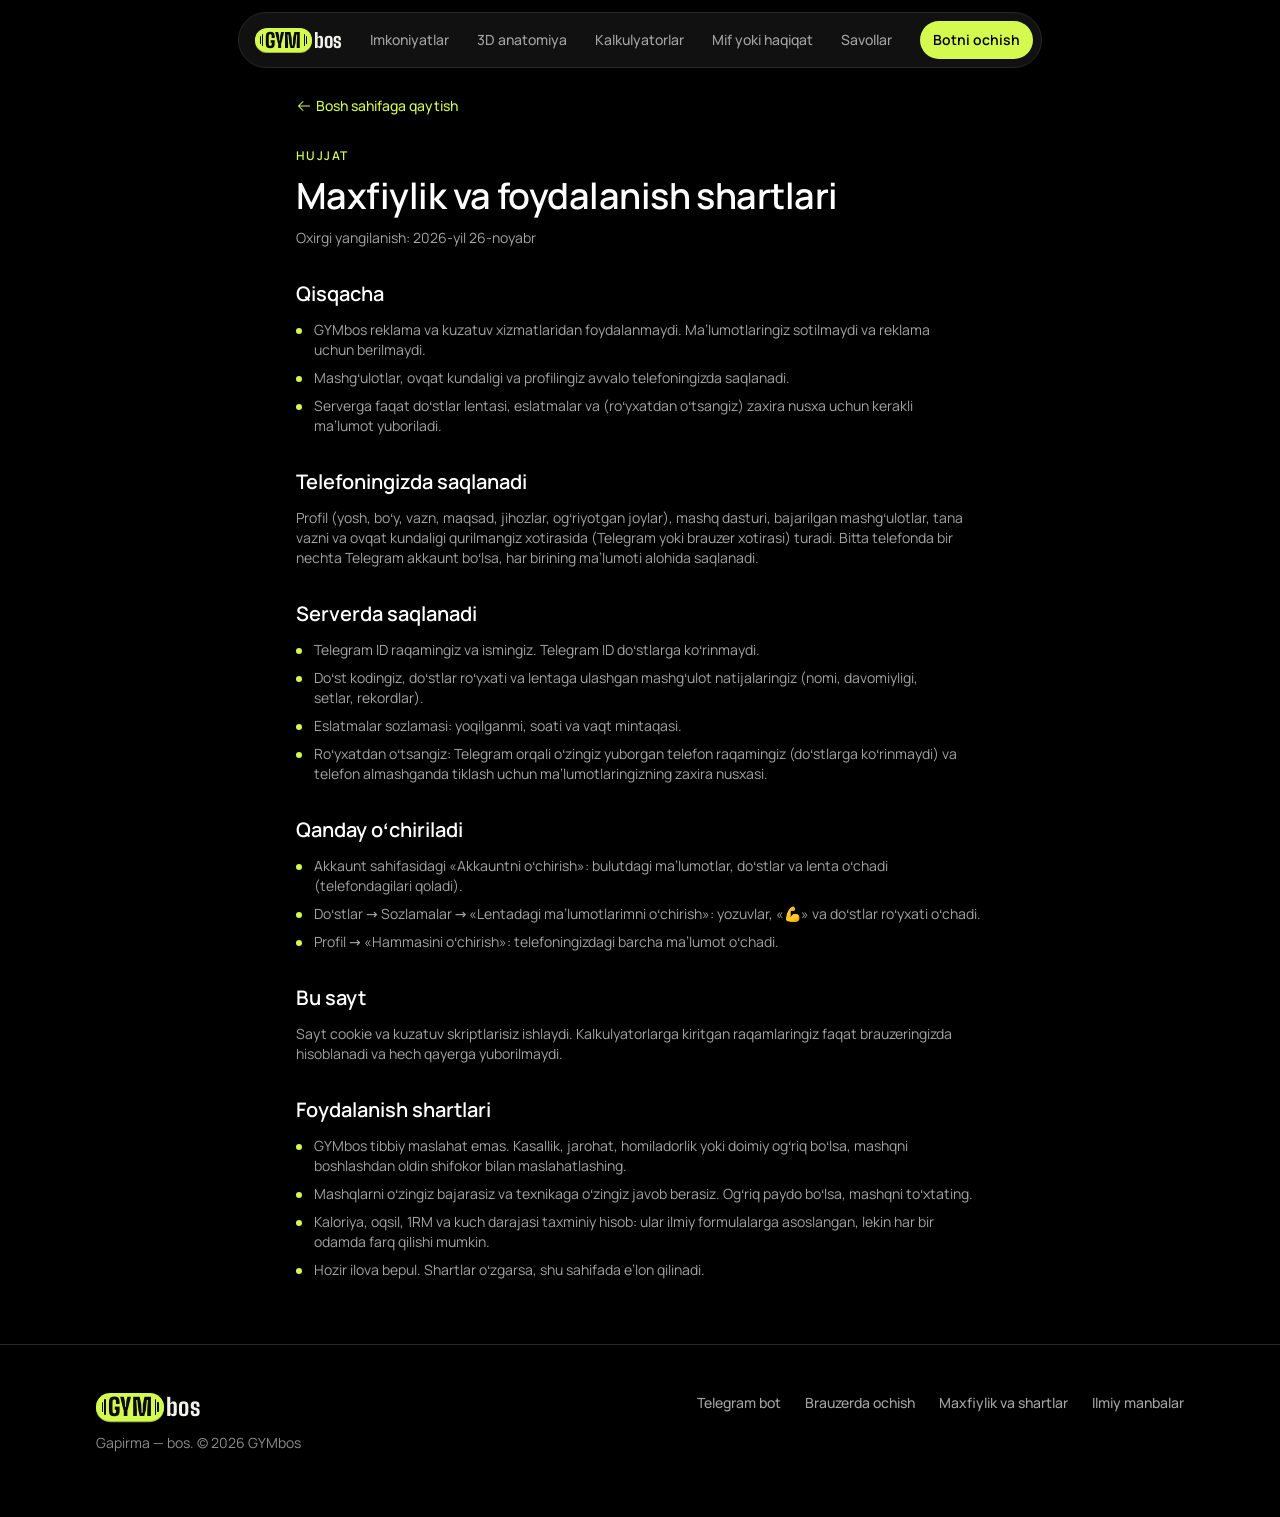
==== commit 48a72db1: "Update site: mobile layout, 3D anatomy section, exercise image ribbon Rebuilt from kachok.uz site/ (" ====
--- a/maxfiylik.html
+++ b/maxfiylik.html
@@ -13,11 +13,11 @@
     <script>
       document.documentElement.className += ' js';
     </script>
-    <script type="module" crossorigin src="./assets/main-CvzuzS-8.js"></script>
-    <link rel="stylesheet" crossorigin href="./assets/main-B8dMKHNL.css">
+    <script type="module" crossorigin src="./assets/main-qoOPKpAp.js"></script>
+    <link rel="stylesheet" crossorigin href="./assets/main-DKVcuhQE.css">
   </head>
   <body data-page="maxfiylik">
-    <div id="root"><a class="skip button-sm" href="#main">Asosiy qismga o‘tish</a><header class="nav-wrap"><nav class="nav" aria-label="Asosiy menyu"><a class="nav-logo" href="./" aria-label="GYMbos — bosh sahifa"><span class="gb flat" style="font-size:20px" role="img" aria-label="GYMbos"><span class="gb-pill" aria-hidden="true"><span class="gb-plates"><i class="s"></i><i class="l"></i></span><span class="gb-gym">GYM</span><span class="gb-plates"><i class="l"></i><i class="s"></i></span></span><span class="gb-bos" aria-hidden="true">bos</span></span></a><ul class="nav-links"><li><a class="title-4" href="./#faktlar">Faktlar</a></li><li><a class="title-4" href="./#imkoniyatlar">Imkoniyatlar</a></li><li><a class="title-4" href="./#vositalar">Kalkulyatorlar</a></li><li><a class="title-4" href="./#mif">Mif yoki haqiqat</a></li><li><a class="title-4" href="./#savollar">Savollar</a></li></ul><a class="btn btn-primary button-sm" href="https://t.me/gym_bosbot?startapp=site_nav" target="_blank" rel="noopener">Botni ochish</a><button type="button" class="nav-toggle" aria-expanded="false" aria-controls="menu" aria-label="Menyuni ochish"><span></span><span></span></button></nav></header><div id="menu" class="menu" aria-hidden="true" inert=""><ul><li style="transition-delay:0ms"><a class="menu-link heading-4" href="./#faktlar">Faktlar</a></li><li style="transition-delay:0ms"><a class="menu-link heading-4" href="./#imkoniyatlar">Imkoniyatlar</a></li><li style="transition-delay:0ms"><a class="menu-link heading-4" href="./#vositalar">Kalkulyatorlar</a></li><li style="transition-delay:0ms"><a class="menu-link heading-4" href="./#mif">Mif yoki haqiqat</a></li><li style="transition-delay:0ms"><a class="menu-link heading-4" href="./#savollar">Savollar</a></li><li style="transition-delay:0ms"><a class="menu-link heading-4 muted" href="https://nshakhobiddin.github.io/kachok.uz/">Brauzerda ochish</a></li></ul></div><main id="main" class="doc"><a class="link body-5" href="./"><svg xmlns="http://www.w3.org/2000/svg" width="16" height="16" fill="currentColor" viewBox="0 0 256 256" aria-hidden="true"><path d="M224,128a8,8,0,0,1-8,8H59.31l58.35,58.34a8,8,0,0,1-11.32,11.32l-72-72a8,8,0,0,1,0-11.32l72-72a8,8,0,0,1,11.32,11.32L59.31,120H216A8,8,0,0,1,224,128Z"></path></svg>Bosh sahifaga qaytish</a><header class="stack gap-12"><span class="eyebrow">Hujjat</span><h1 class="heading-3">Maxfiylik va foydalanish shartlari</h1><p class="caption-2">Oxirgi yangilanish: 2026-yil 26-noyabr</p></header><section><h2 class="heading-6">Qisqacha</h2><ul class="body-6"><li>GYMbos reklama va kuzatuv xizmatlaridan foydalanmaydi. Ma’lumotlaringiz sotilmaydi va reklama uchun berilmaydi.</li><li>Mashg‘ulotlar, ovqat kundaligi va profilingiz avvalo telefoningizda saqlanadi.</li><li>Serverga faqat do‘stlar lentasi, eslatmalar va (ro‘yxatdan o‘tsangiz) zaxira nusxa uchun kerakli ma’lumot yuboriladi.</li></ul></section><section><h2 class="heading-6">Telefoningizda saqlanadi</h2><p class="body-6">Profil (yosh, bo‘y, vazn, maqsad, jihozlar, og‘riyotgan joylar), mashq dasturi, bajarilgan mashg‘ulotlar, tana vazni va ovqat kundaligi qurilmangiz xotirasida (Telegram yoki brauzer xotirasi) turadi. Bitta telefonda bir nechta Telegram akkaunt bo‘lsa, har birining ma’lumoti alohida saqlanadi.</p></section><section><h2 class="heading-6">Serverda saqlanadi</h2><ul class="body-6"><li>Telegram ID raqamingiz va ismingiz. Telegram ID do‘stlarga ko‘rinmaydi.</li><li>Do‘st kodingiz, do‘stlar ro‘yxati va lentaga ulashgan mashg‘ulot natijalaringiz (nomi, davomiyligi, setlar, rekordlar).</li><li>Eslatmalar sozlamasi: yoqilganmi, soati va vaqt mintaqasi.</li><li>Ro‘yxatdan o‘tsangiz: Telegram orqali o‘zingiz yuborgan telefon raqamingiz (do‘stlarga ko‘rinmaydi) va telefon almashganda tiklash uchun ma’lumotlaringizning zaxira nusxasi.</li></ul></section><section><h2 class="heading-6">Qanday o‘chiriladi</h2><ul class="body-6"><li>Akkaunt sahifasidagi «Akkauntni o‘chirish»: bulutdagi ma’lumotlar, do‘stlar va lenta o‘chadi (telefondagilari qoladi).</li><li>Do‘stlar → Sozlamalar → «Lentadagi ma’lumotlarimni o‘chirish»: yozuvlar, «💪» va do‘stlar ro‘yxati o‘chadi.</li><li>Profil → «Hammasini o‘chirish»: telefoningizdagi barcha ma’lumot o‘chadi.</li></ul></section><section><h2 class="heading-6">Bu sayt</h2><p class="body-6">Sayt cookie va kuzatuv skriptlarisiz ishlaydi. Kalkulyatorlarga kiritgan raqamlaringiz faqat brauzeringizda hisoblanadi va hech qayerga yuborilmaydi.</p></section><section><h2 class="heading-6">Foydalanish shartlari</h2><ul class="body-6"><li>GYMbos tibbiy maslahat emas. Kasallik, jarohat, homiladorlik yoki doimiy og‘riq bo‘lsa, mashqni boshlashdan oldin shifokor bilan maslahatlashing.</li><li>Mashqlarni o‘zingiz bajarasiz va texnikaga o‘zingiz javob berasiz. Og‘riq paydo bo‘lsa, mashqni to‘xtating.</li><li>Kaloriya, oqsil, 1RM va kuch darajasi taxminiy hisob: ular ilmiy formulalarga asoslangan, lekin har bir odamda farq qilishi mumkin.</li><li>Hozir ilova bepul. Shartlar o‘zgarsa, shu sahifada e’lon qilinadi.</li></ul></section></main><footer class="footer"><div class="container footer-grid"><div class="stack gap-12"><span class="gb flat" style="font-size:24px" role="img" aria-label="GYMbos"><span class="gb-pill" aria-hidden="true"><span class="gb-plates"><i class="s"></i><i class="l"></i></span><span class="gb-gym">GYM</span><span class="gb-plates"><i class="l"></i><i class="s"></i></span></span><span class="gb-bos" aria-hidden="true">bos</span></span><span class="caption-2 faint">Gapirma — bos. © <!-- -->2026<!-- --> GYMbos</span></div><nav aria-label="Pastki menyu"><ul class="footer-links body-5"><li><a href="https://t.me/gym_bosbot" target="_blank" rel="noopener">Telegram bot</a></li><li><a href="https://nshakhobiddin.github.io/kachok.uz/">Brauzerda ochish</a></li><li><a href="./maxfiylik.html">Maxfiylik va shartlar</a></li><li><a href="./#manbalar">Ilmiy manbalar</a></li></ul></nav></div></footer></div>
-    <script id="site-data" type="application/json">{"stats":{"year":2026,"templates":9,"exercises":106,"stretches":16,"illustrated":122,"dishes":51,"recipes":34,"foods":136,"sources":60,"routines":19,"lessons":13},"dishes":[],"groups":[],"gi":[],"muscles":{},"sources":[],"facts":[],"myths":[],"allSources":[]}</script>
+    <div id="root"><a class="skip button-sm" href="#main">Asosiy qismga o‘tish</a><header class="nav-wrap"><nav class="nav" aria-label="Asosiy menyu"><a class="nav-logo" href="./" aria-label="GYMbos — bosh sahifa"><span class="gb flat" style="font-size:20px" role="img" aria-label="GYMbos"><span class="gb-pill" aria-hidden="true"><span class="gb-plates"><i class="s"></i><i class="l"></i></span><span class="gb-gym">GYM</span><span class="gb-plates"><i class="l"></i><i class="s"></i></span></span><span class="gb-bos" aria-hidden="true">bos</span></span></a><ul class="nav-links"><li><a class="title-4" href="./#imkoniyatlar">Imkoniyatlar</a></li><li><a class="title-4" href="./#anatomiya">3D anatomiya</a></li><li><a class="title-4" href="./#vositalar">Kalkulyatorlar</a></li><li><a class="title-4" href="./#mif">Mif yoki haqiqat</a></li><li><a class="title-4" href="./#savollar">Savollar</a></li></ul><a class="btn btn-primary button-sm" href="https://t.me/gym_bosbot?startapp=site_nav" target="_blank" rel="noopener">Botni ochish</a><button type="button" class="nav-toggle" aria-expanded="false" aria-controls="menu" aria-label="Menyuni ochish"><span></span><span></span></button></nav></header><div id="menu" class="menu" aria-hidden="true" inert=""><ul><li style="transition-delay:0ms"><a class="menu-link heading-4" href="./#imkoniyatlar">Imkoniyatlar</a></li><li style="transition-delay:0ms"><a class="menu-link heading-4" href="./#anatomiya">3D anatomiya</a></li><li style="transition-delay:0ms"><a class="menu-link heading-4" href="./#vositalar">Kalkulyatorlar</a></li><li style="transition-delay:0ms"><a class="menu-link heading-4" href="./#mif">Mif yoki haqiqat</a></li><li style="transition-delay:0ms"><a class="menu-link heading-4" href="./#savollar">Savollar</a></li><li style="transition-delay:0ms"><a class="menu-link heading-4 muted" href="https://nshakhobiddin.github.io/kachok.uz/">Brauzerda ochish</a></li></ul></div><main id="main" class="doc"><a class="link body-5" href="./"><svg xmlns="http://www.w3.org/2000/svg" width="16" height="16" fill="currentColor" viewBox="0 0 256 256" aria-hidden="true"><path d="M224,128a8,8,0,0,1-8,8H59.31l58.35,58.34a8,8,0,0,1-11.32,11.32l-72-72a8,8,0,0,1,0-11.32l72-72a8,8,0,0,1,11.32,11.32L59.31,120H216A8,8,0,0,1,224,128Z"></path></svg>Bosh sahifaga qaytish</a><header class="stack gap-12"><span class="eyebrow">Hujjat</span><h1 class="heading-3">Maxfiylik va foydalanish shartlari</h1><p class="caption-2">Oxirgi yangilanish: 2026-yil 26-noyabr</p></header><section><h2 class="heading-6">Qisqacha</h2><ul class="body-6"><li>GYMbos reklama va kuzatuv xizmatlaridan foydalanmaydi. Ma’lumotlaringiz sotilmaydi va reklama uchun berilmaydi.</li><li>Mashg‘ulotlar, ovqat kundaligi va profilingiz avvalo telefoningizda saqlanadi.</li><li>Serverga faqat do‘stlar lentasi, eslatmalar va (ro‘yxatdan o‘tsangiz) zaxira nusxa uchun kerakli ma’lumot yuboriladi.</li></ul></section><section><h2 class="heading-6">Telefoningizda saqlanadi</h2><p class="body-6">Profil (yosh, bo‘y, vazn, maqsad, jihozlar, og‘riyotgan joylar), mashq dasturi, bajarilgan mashg‘ulotlar, tana vazni va ovqat kundaligi qurilmangiz xotirasida (Telegram yoki brauzer xotirasi) turadi. Bitta telefonda bir nechta Telegram akkaunt bo‘lsa, har birining ma’lumoti alohida saqlanadi.</p></section><section><h2 class="heading-6">Serverda saqlanadi</h2><ul class="body-6"><li>Telegram ID raqamingiz va ismingiz. Telegram ID do‘stlarga ko‘rinmaydi.</li><li>Do‘st kodingiz, do‘stlar ro‘yxati va lentaga ulashgan mashg‘ulot natijalaringiz (nomi, davomiyligi, setlar, rekordlar).</li><li>Eslatmalar sozlamasi: yoqilganmi, soati va vaqt mintaqasi.</li><li>Ro‘yxatdan o‘tsangiz: Telegram orqali o‘zingiz yuborgan telefon raqamingiz (do‘stlarga ko‘rinmaydi) va telefon almashganda tiklash uchun ma’lumotlaringizning zaxira nusxasi.</li></ul></section><section><h2 class="heading-6">Qanday o‘chiriladi</h2><ul class="body-6"><li>Akkaunt sahifasidagi «Akkauntni o‘chirish»: bulutdagi ma’lumotlar, do‘stlar va lenta o‘chadi (telefondagilari qoladi).</li><li>Do‘stlar → Sozlamalar → «Lentadagi ma’lumotlarimni o‘chirish»: yozuvlar, «💪» va do‘stlar ro‘yxati o‘chadi.</li><li>Profil → «Hammasini o‘chirish»: telefoningizdagi barcha ma’lumot o‘chadi.</li></ul></section><section><h2 class="heading-6">Bu sayt</h2><p class="body-6">Sayt cookie va kuzatuv skriptlarisiz ishlaydi. Kalkulyatorlarga kiritgan raqamlaringiz faqat brauzeringizda hisoblanadi va hech qayerga yuborilmaydi.</p></section><section><h2 class="heading-6">Foydalanish shartlari</h2><ul class="body-6"><li>GYMbos tibbiy maslahat emas. Kasallik, jarohat, homiladorlik yoki doimiy og‘riq bo‘lsa, mashqni boshlashdan oldin shifokor bilan maslahatlashing.</li><li>Mashqlarni o‘zingiz bajarasiz va texnikaga o‘zingiz javob berasiz. Og‘riq paydo bo‘lsa, mashqni to‘xtating.</li><li>Kaloriya, oqsil, 1RM va kuch darajasi taxminiy hisob: ular ilmiy formulalarga asoslangan, lekin har bir odamda farq qilishi mumkin.</li><li>Hozir ilova bepul. Shartlar o‘zgarsa, shu sahifada e’lon qilinadi.</li></ul></section></main><footer class="footer"><div class="container footer-grid"><div class="stack gap-12"><span class="gb flat" style="font-size:24px" role="img" aria-label="GYMbos"><span class="gb-pill" aria-hidden="true"><span class="gb-plates"><i class="s"></i><i class="l"></i></span><span class="gb-gym">GYM</span><span class="gb-plates"><i class="l"></i><i class="s"></i></span></span><span class="gb-bos" aria-hidden="true">bos</span></span><span class="caption-2 faint">Gapirma — bos. © <!-- -->2026<!-- --> GYMbos</span></div><nav aria-label="Pastki menyu"><ul class="footer-links body-5"><li><a href="https://t.me/gym_bosbot" target="_blank" rel="noopener">Telegram bot</a></li><li><a href="https://nshakhobiddin.github.io/kachok.uz/">Brauzerda ochish</a></li><li><a href="./maxfiylik.html">Maxfiylik va shartlar</a></li><li><a href="./#manbalar">Ilmiy manbalar</a></li></ul></nav></div></footer></div>
+    <script id="site-data" type="application/json">{"stats":{"year":2026,"templates":9,"exercises":106,"stretches":16,"illustrated":122,"dishes":51,"recipes":34,"foods":136,"sources":60,"routines":19,"lessons":13},"dishes":[],"groups":[],"gi":[],"muscles":{},"sources":[],"facts":[],"myths":[],"allSources":[],"showcase":[],"gallery":[],"m3names":{}}</script>
   </body>
 </html>
--- a/assets/main-DKVcuhQE.css
+++ b/assets/main-DKVcuhQE.css
@@ -0,0 +1 @@
+@font-face{font-family:Big Shoulders;font-style:normal;font-weight:700 900;font-display:swap;src:url(../fonts/big-shoulders.woff2) format("woff2");unicode-range:U+0000-00FF}.gb{--gb-accent: #d4fa50;--gb-depth: #9db93b;--gb-ink: #0b0b0c;--gb-bos: #f2f2ee;display:inline-flex;align-items:center;gap:.0833em;font-family:Big Shoulders,Arial Narrow,sans-serif;line-height:1;letter-spacing:.01em;-webkit-user-select:none;user-select:none}.gb-pill{display:inline-flex;align-items:center;gap:.107em;height:1.1667em;padding:0 .238em;border-radius:999px;background:var(--gb-accent);color:var(--gb-ink);box-shadow:0 .0476em 0 var(--gb-depth),inset 0 .018em #ffffff73,inset 0 -.03em #0b0b0c1a,0 .2em .42em -.107em #d4fa508c}.gb.flat .gb-pill{box-shadow:0 .0476em 0 var(--gb-depth)}.gb-gym{font-weight:900;min-width:1.32em;text-align:center}.gb-bos{font-weight:700;color:var(--gb-bos)}.gb-plates{display:inline-flex;align-items:center;gap:.0476em}.gb-plates i{display:block;width:.0595em;border-radius:.03em;background:currentColor}.gb-plates i.s{height:.381em}.gb-plates i.l{height:.643em}.gb.on-light{--gb-bos: #0b0b0c}.gb.on-lime{--gb-accent: #0b0b0c;--gb-depth: #1d1d1f;--gb-ink: #d4fa50;--gb-bos: #0b0b0c}.gb.intro .gb-pill{animation:gb-press 1.6s cubic-bezier(.3,.7,.3,1) both}.gb.intro .gb-bos{animation:gb-bos 1.6s ease both}@keyframes gb-press{0%,30%{transform:translateY(0)}42%{transform:translateY(.0476em);box-shadow:0 0 0 var(--gb-depth),inset 0 .018em #ffffff4d,0 .12em .65em -.024em #d4fa50e6}60%,to{transform:translateY(0)}}@keyframes gb-bos{0%,45%{opacity:0;transform:translate(-.17em)}70%,to{opacity:1;transform:translate(0)}}@media(prefers-reduced-motion:reduce){.gb.intro .gb-pill,.gb.intro .gb-bos{animation:none}}@font-face{font-family:Manrope Variable;font-style:normal;font-display:swap;font-weight:200 800;src:url([data-uri]) format("woff2-variations");unicode-range:U+0460-052F,U+1C80-1C8A,U+20B4,U+2DE0-2DFF,U+A640-A69F,U+FE2E-FE2F}@font-face{font-family:Manrope Variable;font-style:normal;font-display:swap;font-weight:200 800;src:url(./manrope-cyrillic-wght-normal-Dvxsihut.woff2) format("woff2-variations");unicode-range:U+0301,U+0400-045F,U+0490-0491,U+04B0-04B1,U+2116}@font-face{font-family:Manrope Variable;font-style:normal;font-display:swap;font-weight:200 800;src:url(./manrope-greek-wght-normal-DL7QRZyv.woff2) format("woff2-variations");unicode-range:U+0370-0377,U+037A-037F,U+0384-038A,U+038C,U+038E-03A1,U+03A3-03FF}@font-face{font-family:Manrope Variable;font-style:normal;font-display:swap;font-weight:200 800;src:url(./manrope-vietnamese-wght-normal-usUDDRr7.woff2) format("woff2-variations");unicode-range:U+0102-0103,U+0110-0111,U+0128-0129,U+0168-0169,U+01A0-01A1,U+01AF-01B0,U+0300-0301,U+0303-0304,U+0308-0309,U+0323,U+0329,U+1EA0-1EF9,U+20AB}@font-face{font-family:Manrope Variable;font-style:normal;font-display:swap;font-weight:200 800;src:url(./manrope-latin-ext-wght-normal-Ch3YOpNY.woff2) format("woff2-variations");unicode-range:U+0100-02BA,U+02BD-02C5,U+02C7-02CC,U+02CE-02D7,U+02DD-02FF,U+0304,U+0308,U+0329,U+1D00-1DBF,U+1E00-1E9F,U+1EF2-1EFF,U+2020,U+20A0-20AB,U+20AD-20C0,U+2113,U+2C60-2C7F,U+A720-A7FF}@font-face{font-family:Manrope Variable;font-style:normal;font-display:swap;font-weight:200 800;src:url(./manrope-latin-wght-normal-DHIcAJRg.woff2) format("woff2-variations");unicode-range:U+0000-00FF,U+0131,U+0152-0153,U+02BB-02BC,U+02C6,U+02DA,U+02DC,U+0304,U+0308,U+0329,U+2000-206F,U+20AC,U+2122,U+2191,U+2193,U+2212,U+2215,U+FEFF,U+FFFD}@font-face{font-family:Uz Tutuq;font-style:normal;font-display:swap;font-weight:100 900;src:url(./archivo-latin-wght-normal-E0tuGl4L.woff2) format("woff2-variations");unicode-range:U+2018,U+02BB}:root{color-scheme:dark;--bg: #000000;--s1: #181818;--s2: #1f1f1f;--s3: #272727;--line: #272727;--line-2: #313131;--olive: #131209;--text: #ffffff;--text-2: #a3a3a3;--text-3: #8c8c8c;--lime: #d4fa50;--lime-hover: #e4ff86;--lime-soft: rgba(212, 250, 80, .12);--lime-line: rgba(212, 250, 80, .32);--carb: #e6e4dc;--fat: #ffb547;--red: #ff5a4c;--ease: cubic-bezier(.22, 1, .36, 1);--font: "Uz Tutuq", "Manrope Variable", system-ui, sans-serif;--accent: var(--lime);--map-body: #1f1f22;--map-edge: #0f0f11;--map-groove: #303035;--plate-red: #e5392e;--plate-blue: #2f63e8;--plate-yellow: #f5c033;--plate-green: #25a565;--plate-white: #e9ecef}*,*:before,*:after{box-sizing:border-box}html{scroll-behavior:smooth;scroll-padding-top:96px;-webkit-text-size-adjust:100%}@media(prefers-reduced-motion:reduce){html{scroll-behavior:auto}}body{margin:0;background:var(--bg);color:var(--text);font-family:var(--font);font-size:16px;line-height:24px;overflow-x:clip;-webkit-font-smoothing:antialiased}img,svg{display:block;max-width:100%}a{color:inherit}button,input,select{font:inherit;color:inherit}h1,h2,h3,h4,p,ul,ol,figure{margin:0}ul,ol{padding:0;list-style:none}h1,h2,h3,h4{text-wrap:balance}p,li,dd{text-wrap:pretty}:focus-visible{outline:2px solid var(--lime);outline-offset:2px;border-radius:8px}[hidden]{display:none!important}.sr-only{position:absolute;width:1px;height:1px;overflow:hidden;clip:rect(0 0 0 0);white-space:nowrap}.skip{position:fixed;left:16px;top:16px;z-index:100;padding:8px 12px;border-radius:9999px;background:var(--lime);color:#000;text-decoration:none;transform:translateY(-200%);transition:transform .3s var(--ease)}.skip:focus{transform:none}.heading-1{font-size:60px;line-height:60px;font-weight:600;letter-spacing:-.02em}.heading-2{font-size:48px;line-height:48px;font-weight:600;letter-spacing:-.02em}.heading-3{font-size:36px;line-height:40px;font-weight:600;letter-spacing:-.015em}.heading-4{font-size:30px;line-height:36px;font-weight:600;letter-spacing:-.01em}.heading-5{font-size:24px;line-height:32px;font-weight:600}.heading-6{font-size:20px;line-height:28px;font-weight:600}.title-1{font-size:20px;line-height:28px;font-weight:500}.title-2{font-size:18px;line-height:28px;font-weight:500}.title-3{font-size:16px;line-height:24px;font-weight:500}.title-4{font-size:14px;line-height:20px;font-weight:500}.title-5{font-size:12px;line-height:16px;font-weight:500}.body-1{font-size:16px;line-height:24px;font-weight:600}.body-2{font-size:16px;line-height:24px;font-weight:500}.body-3{font-size:16px;line-height:24px;font-weight:400}.body-4{font-size:14px;line-height:20px;font-weight:600}.body-5{font-size:14px;line-height:20px;font-weight:500}.body-6{font-size:14px;line-height:20px;font-weight:400}.button-lg{font-size:18px;line-height:28px;font-weight:600}.button-md{font-size:16px;line-height:24px;font-weight:600}.button-sm{font-size:14px;line-height:20px;font-weight:600}.button-xsm{font-size:12px;line-height:16px;font-weight:600}.caption-1{font-size:14px;line-height:20px;font-weight:500}.caption-2{font-size:14px;line-height:20px;font-weight:400}.caption-3{font-size:12px;line-height:16px;font-weight:600}.caption-4{font-size:12px;line-height:16px;font-weight:500}.caption-5{font-size:12px;line-height:16px;font-weight:400}.num{font-variant-numeric:tabular-nums}.muted{color:var(--text-2)}.faint{color:var(--text-3)}.lime{color:var(--lime)}.eyebrow{font-size:12px;line-height:16px;font-weight:600;letter-spacing:.12em;text-transform:uppercase;color:var(--lime)}.container{width:100%;max-width:1152px;margin:0 auto;padding:0 16px}@media(min-width:640px){.container{padding:0 24px}}@media(min-width:1024px){.container{padding:0 32px}}.section{padding:64px 0}@media(min-width:1024px){.section{padding:96px 0}}.section-head{max-width:680px;display:flex;flex-direction:column;gap:12px;margin-bottom:40px}.section-head.center{margin-left:auto;margin-right:auto;text-align:center;align-items:center}.section-title{font-size:30px;line-height:36px;font-weight:600;letter-spacing:-.01em}@media(min-width:768px){.section-title{font-size:36px;line-height:40px;letter-spacing:-.015em}}.stack{display:flex;flex-direction:column}.row{display:flex;align-items:center}.center{justify-content:center}.wrap{flex-wrap:wrap}.gap-4{gap:4px}.gap-8{gap:8px}.gap-12{gap:12px}.gap-16{gap:16px}.gap-24{gap:24px}.btn{display:inline-flex;align-items:center;justify-content:center;gap:8px;padding:8px 12px;border-radius:9999px;border:1px solid transparent;background:var(--s2);color:var(--text);text-decoration:none;cursor:pointer;white-space:nowrap;transition:transform .3s var(--ease),background-color .3s var(--ease),border-color .3s var(--ease),opacity .3s var(--ease)}@media(hover:hover){.btn:hover{transform:translateY(-1px);background:var(--s3)}}.btn:active{transform:scale(.98)}.btn-primary{background:var(--lime);color:#000}@media(hover:hover){.btn-primary:hover{background:var(--lime-hover)}}.btn-ghost{background:transparent;border-color:var(--line-2)}.btn-lg{padding:12px 24px;min-height:52px}.btn[aria-disabled=true]{opacity:.4;pointer-events:none}.link{color:var(--lime);text-decoration:none;display:inline-flex;align-items:center;gap:4px;transition:opacity .3s var(--ease)}@media(hover:hover){.link:hover{opacity:.8;text-decoration:underline;text-underline-offset:4px}}.nav-wrap{position:fixed;top:12px;left:0;right:0;z-index:50;display:flex;justify-content:center;padding:0 16px;pointer-events:none}.nav{pointer-events:auto;display:flex;align-items:center;gap:16px;padding:8px 8px 8px 16px;border-radius:9999px;border:1px solid var(--line);background:#181818b8;backdrop-filter:blur(16px) saturate(140%);-webkit-backdrop-filter:blur(16px) saturate(140%)}.nav-logo{display:flex;text-decoration:none}.nav-links{display:none;gap:4px}.nav-links a{display:block;padding:8px 12px;border-radius:9999px;color:var(--text-2);text-decoration:none;transition:color .3s var(--ease),background-color .3s var(--ease)}@media(hover:hover){.nav-links a:hover{color:var(--text)}}.nav-links a[aria-current=true]{color:var(--text);background:var(--s3)}@media(min-width:900px){.nav-links{display:flex}.nav-toggle{display:none!important}}.nav-toggle{position:relative;width:40px;height:40px;border-radius:9999px;border:1px solid var(--line-2);background:transparent;cursor:pointer;display:grid;place-items:center}.nav-toggle span{position:absolute;left:12px;right:12px;height:2px;border-radius:2px;background:var(--text);transition:transform .5s var(--ease)}.nav-toggle span:first-child{transform:translateY(-4px)}.nav-toggle span:last-child{transform:translateY(4px)}.nav-toggle[aria-expanded=true] span:first-child{transform:rotate(45deg)}.nav-toggle[aria-expanded=true] span:last-child{transform:rotate(-45deg)}.menu{position:fixed;top:0;right:0;bottom:0;left:0;z-index:40;padding:96px 24px 32px;background:#000000eb;backdrop-filter:blur(24px);-webkit-backdrop-filter:blur(24px);display:flex;flex-direction:column;gap:32px;opacity:0;visibility:hidden;transition:opacity .5s var(--ease),visibility 0s linear .5s}.menu.open{opacity:1;visibility:visible;transition:opacity .5s var(--ease)}.menu ul{display:flex;flex-direction:column;gap:8px}.menu li{opacity:0;transform:translateY(24px);transition:opacity .5s var(--ease),transform .5s var(--ease)}.menu.open li{opacity:1;transform:none}.menu a.menu-link{display:block;padding:8px 0;text-decoration:none}.hero{padding:96px 0 64px}@media(min-width:1024px){.hero{padding:96px 0}.hero-grid{padding-top:48px}}.hero-grid{display:grid;gap:48px;align-items:center}@media(min-width:1152px){.hero-grid{grid-template-columns:minmax(0,1fr) 340px;gap:64px}}.hero-copy{display:flex;flex-direction:column;gap:24px;align-items:flex-start}.badge{display:inline-flex;align-items:center;gap:8px;padding:4px 12px;border-radius:9999px;border:1px solid var(--lime-line);background:var(--olive);color:var(--lime)}.hero-title{max-width:680px;font-size:36px;line-height:40px;font-weight:600;letter-spacing:-.02em}@media(min-width:768px){.hero-title{font-size:48px;line-height:48px}}.grad{background:linear-gradient(90deg,#fff,#9b9b9b);-webkit-background-clip:text;background-clip:text;color:transparent;-webkit-box-decoration-break:clone;box-decoration-break:clone}.br-md{display:none}@media(min-width:768px){.br-md{display:inline}}.hero-sub{max-width:680px;color:var(--text-2)}.hero-cta{display:flex;flex-direction:column;gap:12px;align-items:flex-start}.proof{display:flex;flex-wrap:wrap;gap:8px 24px;padding-top:8px}.proof li{display:flex;align-items:baseline;gap:4px;color:var(--text-2)}.proof b{color:var(--text);font-weight:600}.hero-visual{position:relative;display:flex;justify-content:center;padding:0 0 24px}.chip-float{position:absolute;z-index:2;display:flex;align-items:center;gap:12px;max-width:232px;padding:12px 16px 12px 12px;border-radius:16px;border:1px solid var(--line-2);background:#1f1f1fe6;backdrop-filter:blur(12px);-webkit-backdrop-filter:blur(12px)}.chip-float .ico{flex:none;width:32px;height:32px;border-radius:8px;display:grid;place-items:center;background:var(--lime-soft);color:var(--lime)}.hero-phone{position:relative}.chip-a{left:-48px;top:32px}.chip-b{right:-48px;bottom:24px}.phone{position:relative;width:260px;flex:none;padding:8px;border-radius:24px;border:1px solid var(--line-2);background:var(--s1)}.phone img{width:100%;height:auto;border-radius:16px;aspect-ratio:390 / 844;background:var(--s2)}@media(min-width:640px){.phone{width:300px}}.js .reveal{opacity:0;transform:translateY(32px);transition:opacity .7s var(--ease),transform .7s var(--ease)}.js .reveal.in{opacity:1;transform:none}@media(prefers-reduced-motion:reduce){.js .reveal{transform:none}}.tagline{padding:96px 0}.tagline-text{max-width:880px;font-size:30px;line-height:36px;font-weight:600;letter-spacing:-.01em}@media(min-width:768px){.tagline-text{font-size:48px;line-height:48px;letter-spacing:-.02em}}.js .tagline-text .w{opacity:.3;transition:opacity .5s var(--ease)}.js .tagline-text .w.on{opacity:1}.tagline-text .w.hl{color:var(--lime)}.card{border-radius:24px;border:1px solid var(--line);background:var(--s1);padding:24px}.card-olive{border-color:var(--lime-line);background:var(--olive)}.grid-3{display:grid;gap:16px}@media(min-width:768px){.grid-3{grid-template-columns:repeat(3,1fr)}}.pain{display:flex;flex-direction:column;gap:16px}.pain-q{display:flex;gap:12px;color:var(--text-2)}.pain-a{display:flex;gap:12px;padding-top:16px;border-top:1px solid var(--line)}.ico-round{flex:none;width:24px;height:24px;border-radius:9999px;display:grid;place-items:center}.ico-round.lime{background:var(--lime);color:#000}.ico-round.dim{background:var(--s3);color:var(--text-2)}.features{display:flex;flex-direction:column;gap:80px}.feature{display:grid;gap:40px;align-items:center}@media(min-width:900px){.feature{grid-template-columns:1fr 1fr;gap:64px}.feature.flip .feature-media{order:-1}}.feature-copy{display:flex;flex-direction:column;gap:16px;max-width:520px}.feature-media{display:flex;justify-content:center}.checks{display:flex;flex-direction:column;gap:12px;padding-top:8px}.checks li{display:flex;gap:12px;align-items:flex-start}.checks li .ico-round{margin-top:0}.extras{display:grid;gap:16px;margin-top:80px}@media(min-width:640px){.extras{grid-template-columns:repeat(2,1fr)}}@media(min-width:1024px){.extras{grid-template-columns:repeat(4,1fr)}}.extra{display:flex;flex-direction:column;gap:12px}.extra .ico{width:40px;height:40px;border-radius:12px;display:grid;place-items:center;background:var(--s3);color:var(--lime)}.steps{display:grid;gap:16px;counter-reset:step}@media(min-width:900px){.steps{grid-template-columns:repeat(3,1fr)}}.step{display:flex;flex-direction:column;gap:12px}.step-n{width:40px;height:40px;border-radius:9999px;display:grid;place-items:center;background:var(--lime);color:#000}.tool-nav{display:flex;flex-wrap:wrap;gap:8px}.tool{scroll-margin-top:96px;display:grid;gap:24px}@media(min-width:960px){.tool{grid-template-columns:1fr 1fr;gap:32px;align-items:start}}.tools{display:flex;flex-direction:column;gap:96px}.tool-head{display:flex;flex-direction:column;gap:12px}.panel{border-radius:24px;border:1px solid var(--line);background:var(--s1);padding:16px;display:flex;flex-direction:column;gap:16px;min-width:0}@media(min-width:640px){.panel{padding:24px}}.field{display:flex;flex-direction:column;gap:8px;min-width:0}.field-label{color:var(--text-2)}.fields-3{display:grid;grid-template-columns:repeat(3,minmax(0,1fr));gap:8px}.fields-2{display:grid;grid-template-columns:repeat(2,minmax(0,1fr));gap:8px}.input-wrap{position:relative;display:flex;align-items:center}.input{width:100%;min-width:0;height:48px;padding:0 40px 0 12px;border-radius:12px;border:1px solid var(--line-2);background:var(--s2);font-size:16px;font-weight:600;font-variant-numeric:tabular-nums;transition:border-color .3s var(--ease);-moz-appearance:textfield}.input::-webkit-outer-spin-button,.input::-webkit-inner-spin-button{-webkit-appearance:none;margin:0}@media(hover:hover){.input:hover{border-color:#3d3d3d}}.input:focus{outline:none;border-color:var(--lime)}.input[aria-invalid=true]{border-color:var(--red)}.input-unit{position:absolute;right:12px;pointer-events:none;color:var(--text-3)}.input.search{padding:0 12px 0 40px;font-weight:500}.input-ico{position:absolute;left:12px;color:var(--text-3);pointer-events:none}select.input{-moz-appearance:none;appearance:none;-webkit-appearance:none;padding-right:40px;font-weight:500;cursor:pointer}.select-caret{position:absolute;right:12px;pointer-events:none;color:var(--text-3)}.err{color:var(--red)}.chips{display:flex;flex-wrap:wrap;gap:8px}.chip{display:inline-flex;align-items:center;gap:8px;min-height:36px;padding:8px 12px;border-radius:9999px;border:1px solid var(--line-2);background:transparent;color:var(--text-2);cursor:pointer;text-decoration:none;transition:transform .3s var(--ease),background-color .3s var(--ease),color .3s var(--ease),border-color .3s var(--ease)}@media(hover:hover){.chip:hover{color:var(--text);border-color:#3d3d3d}}.chip:active{transform:scale(.98)}.chip[aria-pressed=true],.chip[aria-checked=true],.chip[aria-selected=true]{background:var(--lime);border-color:var(--lime);color:#000}.seg{display:grid;grid-auto-flow:column;grid-auto-columns:1fr;gap:4px;padding:4px;border-radius:9999px;background:var(--s2);border:1px solid var(--line)}.seg button{min-height:40px;padding:8px 12px;border:0;border-radius:9999px;background:transparent;color:var(--text-2);cursor:pointer;transition:background-color .3s var(--ease),color .3s var(--ease)}.seg button[aria-checked=true]{background:var(--text);color:#000}.result{display:flex;flex-direction:column;gap:16px}.big{display:flex;align-items:baseline;gap:8px;flex-wrap:wrap}.big .heading-2{font-variant-numeric:tabular-nums}.bars{display:flex;flex-direction:column;gap:12px}.bar-row{display:grid;grid-template-columns:1fr auto;gap:4px 12px;align-items:baseline}.bar{grid-column:1 / -1;height:8px;border-radius:9999px;background:var(--s3);overflow:hidden}.bar>i{display:block;height:100%;width:100%;border-radius:9999px;transform-origin:left center;transition:transform .5s var(--ease)}.split{display:flex;gap:2px;height:8px;border-radius:9999px;overflow:hidden}.split>i{display:block;height:100%;transition:flex-grow .5s var(--ease)}.dot{display:inline-block;width:8px;height:8px;border-radius:9999px;margin-right:4px;vertical-align:1px}.kv{display:grid;grid-template-columns:repeat(2,minmax(0,1fr));gap:8px}.kv>div{border-radius:12px;background:var(--s2);padding:12px;display:flex;flex-direction:column;gap:4px;min-width:0}.note{display:flex;gap:8px;color:var(--text-3)}.note svg{flex:none;margin-top:2px}.empty{display:flex;flex-direction:column;gap:8px;align-items:flex-start;padding:24px;border-radius:16px;border:1px dashed var(--line-2);color:var(--text-2)}.tool-cta{display:flex;flex-wrap:wrap;gap:12px 16px;align-items:center}.dish-list{display:flex;flex-direction:column}.dish{border-top:1px solid var(--line)}.dish:first-child{border-top:0}.dish-btn{width:100%;display:grid;grid-template-columns:40px minmax(0,1fr) auto;gap:12px;align-items:center;padding:12px 0;border:0;background:transparent;text-align:left;cursor:pointer}.dish-ico{width:40px;height:40px;border-radius:12px;background:var(--s2);display:grid;place-items:center;font-size:20px;line-height:28px}.dish-mid{display:flex;flex-direction:column;gap:4px;min-width:0}.dish-mid .caption-5{white-space:nowrap;overflow:hidden;text-overflow:ellipsis}.mini-bar{height:4px;border-radius:9999px;background:var(--s3);overflow:hidden;max-width:160px}.mini-bar>i{display:block;height:100%;border-radius:9999px;background:var(--lime);transform-origin:left center;transition:transform .5s var(--ease)}.dish-right{display:flex;flex-direction:column;align-items:flex-end;gap:2px;font-variant-numeric:tabular-nums}.dish-more{display:flex;flex-direction:column;gap:12px;padding:0 0 16px}.mini-bar>i.over{background:var(--fat)}.gi-badge{display:inline-flex;align-items:center;gap:4px;padding:2px 8px;border-radius:9999px;font-variant-numeric:tabular-nums}.gi-low{background:var(--lime-soft);color:var(--lime)}.gi-mid{background:#ffb54724;color:var(--fat)}.gi-high{background:#ff5a4c24;color:var(--red)}.map-box{display:flex;justify-content:center;padding:16px 0 8px}.bodymap{height:auto}.bm-hit{fill:transparent;cursor:pointer;outline:none;-webkit-tap-highlight-color:transparent;transition:fill .3s var(--ease)}@media(hover:hover){.bm-hit:hover{fill:#d4fa5024}}.bm-hit:focus-visible{stroke:var(--lime);stroke-width:2.5}.ex-list{display:flex;flex-direction:column;gap:8px}.ex{display:grid;grid-template-columns:56px minmax(0,1fr);gap:12px;align-items:center;padding:8px;border-radius:16px;background:var(--s2)}.ex img{width:56px;height:56px;border-radius:8px;background:var(--s3);object-fit:cover}.ex-mid{display:flex;flex-direction:column;gap:8px;min-width:0}.levels{display:grid;grid-template-columns:repeat(5,minmax(0,1fr));gap:4px}.level{display:flex;flex-direction:column;gap:4px;min-width:0}.level-bar{height:8px;border-radius:9999px;background:var(--s3);overflow:hidden}.level-bar>i{display:block;height:100%;background:var(--lime);transform-origin:left center;transition:transform .5s var(--ease)}.level .caption-5{white-space:nowrap;overflow:hidden;text-overflow:ellipsis}.sources{display:grid;gap:16px}@media(min-width:768px){.sources{grid-template-columns:repeat(2,1fr)}}@media(min-width:1024px){.sources{grid-template-columns:repeat(3,1fr)}}.source{display:flex;flex-direction:column;gap:8px}.faq{max-width:800px;margin:0 auto;display:flex;flex-direction:column;gap:8px}.faq details{border-radius:16px;border:1px solid var(--line);background:var(--s1)}.faq summary{list-style:none;display:flex;justify-content:space-between;align-items:center;gap:16px;padding:16px;cursor:pointer;border-radius:16px}.faq summary::-webkit-details-marker{display:none}.faq summary svg{flex:none;transition:transform .5s var(--ease)}.faq details[open] summary svg{transform:rotate(180deg)}.faq .answer{padding:0 16px 16px;color:var(--text-2)}@media(min-width:640px){.faq summary{padding:24px}.faq .answer{padding:0 24px 24px}}.final{display:flex;flex-direction:column;align-items:center;text-align:center;gap:24px;padding:48px 24px}@media(min-width:768px){.final{padding:80px 48px}}.footer{border-top:1px solid var(--line);padding:48px 0 64px}.footer-grid{display:flex;flex-wrap:wrap;justify-content:space-between;gap:32px}.footer-links{display:flex;flex-wrap:wrap;gap:8px 24px}.footer-links a{color:var(--text-2);text-decoration:none;transition:color .3s var(--ease)}@media(hover:hover){.footer-links a:hover{color:var(--text)}}.doc{max-width:720px;margin:0 auto;padding:96px 16px 64px;display:flex;flex-direction:column;gap:32px}.doc section{display:flex;flex-direction:column;gap:12px}.doc ul{display:flex;flex-direction:column;gap:8px}.doc li{display:flex;gap:12px;color:var(--text-2)}.doc li:before{content:"";flex:none;width:6px;height:6px;margin-top:8px;border-radius:9999px;background:var(--lime)}.doc p{color:var(--text-2)}.facts{display:grid;gap:16px}@media(min-width:640px){.facts{grid-template-columns:repeat(2,1fr)}}@media(min-width:1024px){.facts{grid-template-columns:repeat(3,1fr)}}.fact{display:flex;flex-direction:column;gap:8px}.fact-num{font-size:48px;line-height:52px;font-weight:700;letter-spacing:-.03em;color:var(--lime);white-space:nowrap}@media(min-width:768px){.fact-num{font-size:56px;line-height:60px}}.fact-src{margin-top:auto;padding-top:8px}.facts-cta{margin-top:32px;display:flex;flex-wrap:wrap;align-items:center;gap:16px 24px}.facts-cta p{max-width:480px}.myths{display:grid;gap:8px}@media(min-width:960px){.myths{grid-template-columns:1fr 1.2fr;gap:48px;align-items:start}.myths .section-head{position:sticky;top:120px}}.myth-card{border-radius:24px;border:1px solid var(--lime-line);background:var(--olive);padding:24px;min-height:360px;outline:none}@media(min-width:640px){.myth-card{padding:32px}}.myth-step{display:flex;flex-direction:column;gap:24px;animation:myth-in .5s var(--ease)}@keyframes myth-in{0%{opacity:0;transform:translateY(12px)}}@media(prefers-reduced-motion:reduce){.myth-step,.myth-answer{animation:none}}.myth-top{display:flex;justify-content:space-between}.myth-progress{height:4px;border-radius:9999px;background:var(--s3);overflow:hidden;margin-top:-8px}.myth-progress>i{display:block;height:100%;background:var(--lime);transform-origin:left center;transition:transform .5s var(--ease)}.myth-claim{font-size:24px;line-height:32px;font-weight:600;letter-spacing:-.01em;min-height:96px}@media(min-width:768px){.myth-claim{font-size:30px;line-height:36px}}.myth-btns{display:grid;grid-template-columns:1fr 1fr;gap:12px}.myth-btn{display:inline-flex;align-items:center;justify-content:center;gap:8px;min-height:56px;border-radius:16px;border:1px solid var(--line-2);background:var(--s1);cursor:pointer;transition:transform .3s var(--ease),background-color .3s var(--ease),border-color .3s var(--ease)}@media(hover:hover){.myth-btn:hover{transform:translateY(-2px)}}.myth-btn:active{transform:scale(.98)}@media(hover:hover){.myth-btn.is-myth:hover{border-color:var(--red);background:#ff5a4c1f}}@media(hover:hover){.myth-btn.is-truth:hover{border-color:var(--lime);background:var(--lime-soft)}}.myth-btn.is-myth svg{color:var(--red)}.myth-btn.is-truth svg{color:var(--lime)}.myth-answer{display:flex;flex-direction:column;align-items:flex-start;gap:12px;padding:16px;border-radius:16px;border:1px solid var(--line-2);background:var(--s1);animation:myth-in .4s var(--ease)}.myth-answer.ok{border-color:var(--lime-line)}.myth-answer.bad{border-color:#ff5a4c66}.myth-next{margin-top:8px}.ico-round.red{background:var(--red);color:#000}.myth-end{align-items:flex-start;gap:16px}.myth-dots{display:flex;gap:4px;width:100%;max-width:320px}.myth-dots i{flex:1 1 0;height:8px;border-radius:9999px;background:var(--s3)}.myth-dots i.on{background:var(--lime)}.myth-again{border:0;background:none;padding:8px 0;cursor:pointer}.whtr{position:relative;padding:8px 0 24px}.whtr-bar{display:flex;gap:2px;height:8px;border-radius:9999px;overflow:hidden}.whtr-bar>i{display:block;height:100%;transition:opacity .5s var(--ease)}.whtr-mark{position:absolute;top:0;width:4px;height:24px;margin-left:-2px;border-radius:9999px;background:var(--text);box-shadow:0 0 0 4px var(--s1)}.whtr-ticks{position:relative;height:16px;margin-top:8px}.whtr-ticks span{position:absolute;transform:translate(-50%)}.goal-chart{width:100%;height:auto;border-radius:12px;background:var(--s2)}.goal-line{fill:none;stroke:var(--lime);stroke-width:2.5;stroke-linejoin:round;stroke-linecap:round}.goal-area{fill:var(--lime-soft);stroke:none}.goal-target{stroke:var(--text-3);stroke-width:1;stroke-dasharray:4 4}.goal-dot{fill:var(--lime)}.goal-dot.start{fill:var(--s2);stroke:var(--lime);stroke-width:2}.all-sources{margin-top:32px;display:flex;flex-direction:column;align-items:flex-start;gap:16px}.src-panel{width:100%}.src-list{display:flex;flex-direction:column;max-height:560px;overflow-y:auto;overscroll-behavior:contain}.src-list li{display:flex;flex-direction:column;align-items:flex-start;gap:4px;padding:16px 0;border-top:1px solid var(--line)}.src-list li:first-child{border-top:0;padding-top:0}.src-list a{word-break:break-all}.tool-tabs{position:sticky;top:76px;z-index:20;display:flex;gap:8px;overflow-x:auto;scrollbar-width:none;margin:0 -16px 24px;padding:8px 16px;background:var(--bg)}.tool-tabs::-webkit-scrollbar{display:none}.tool-tabs .chip{flex:none}@media(min-width:640px){.tool-tabs{flex-wrap:wrap;overflow:visible;margin:0 0 32px;padding:8px 0}}.swipe-dots{display:none}@media(max-width:639px){.swipe{display:flex;gap:12px;overflow-x:auto;scroll-snap-type:x mandatory;scroll-padding:0 16px;overscroll-behavior-x:contain;scrollbar-width:none;margin:0 -16px;padding:0 16px}.swipe::-webkit-scrollbar{display:none}.swipe>li{flex:0 0 84%;scroll-snap-align:start}.js .swipe>.reveal{opacity:1;transform:none}.swipe-dots{display:flex;justify-content:center;gap:8px;margin-top:16px}.swipe-dots i{width:8px;height:8px;border-radius:9999px;background:var(--s3);transition:background-color .3s var(--ease),transform .3s var(--ease)}.swipe-dots i.on{background:var(--lime);transform:scale(1.25)}}a,button,summary,select,input{-webkit-tap-highlight-color:transparent}a,button,summary{touch-action:manipulation}.nav-wrap{top:calc(12px + env(safe-area-inset-top))}.menu{padding-top:calc(96px + env(safe-area-inset-top))}.footer{padding-bottom:calc(64px + env(safe-area-inset-bottom))}.container{padding-left:max(16px,env(safe-area-inset-left));padding-right:max(16px,env(safe-area-inset-right))}@media(min-width:640px){.container{padding-left:max(24px,env(safe-area-inset-left));padding-right:max(24px,env(safe-area-inset-right))}}@media(min-width:1024px){.container{padding-left:32px;padding-right:32px}}.fields-2,.fields-3{align-items:end}@media(pointer:coarse){.chip{min-height:40px}.fact-src,.myth-answer .link{padding:8px 0}}@media(max-width:639px){.section,.tagline{padding:48px 0}.section-head{margin-bottom:32px}.features{gap:64px}.feature{gap:32px}.feature-media .phone{width:224px}.extras{grid-template-columns:repeat(2,minmax(0,1fr));gap:12px;margin-top:64px}.extra{padding:16px}.myth-card{min-height:0}}.gallery{padding:32px 0 64px}.marquee{overflow:hidden;-webkit-mask-image:linear-gradient(90deg,transparent,#000 6%,#000 94%,transparent);mask-image:linear-gradient(90deg,transparent,#000 6%,#000 94%,transparent)}.marquee-track{--g: 16px;display:flex;gap:var(--g);width:max-content;animation:marquee 80s linear infinite}@keyframes marquee{to{transform:translate(calc(-50% - var(--g) / 2))}}@media(hover:hover){.marquee:hover .marquee-track{animation-play-state:paused}}.marquee-item{flex:none;width:200px;display:flex;flex-direction:column;gap:8px}.marquee-item img{width:100%;height:auto;aspect-ratio:1;border-radius:24px;border:1px solid var(--line);background:#0b0b0c}@media(max-width:639px){.gallery{padding:16px 0 48px}.marquee-track{--g: 12px;animation-duration:60s}.marquee-item{width:152px}}@media(prefers-reduced-motion:reduce){.marquee{overflow-x:auto;-webkit-mask-image:none;mask-image:none}.marquee-track{animation:none;padding:0 16px}}.anat{display:grid;gap:24px}.anat-copy{display:flex;flex-direction:column;gap:24px;min-width:0}.anat-copy .section-head{margin-bottom:0}.anat-list{display:flex;flex-direction:column;gap:16px}.anat-list .bar-row .body-5{min-width:0}.anat-stage-wrap{display:flex;flex-direction:column;gap:12px;min-width:0}@media(min-width:960px){.anat{grid-template-columns:1fr 1fr;gap:48px;align-items:start}.anat-stage-wrap{position:sticky;top:96px}}@media(max-width:639px){.anat .chips{flex-wrap:nowrap;overflow-x:auto;scrollbar-width:none;margin:0 -16px;padding:0 16px}.anat .chips::-webkit-scrollbar{display:none}.anat .chips .chip{flex:none}.anat-copy{display:contents}.anat-copy .section-head{order:1}.anat-copy .field{order:2}.anat-stage-wrap{order:3}.anat-list{order:4}.anat-copy .tool-cta{order:5}}.stage{position:relative;aspect-ratio:1;border-radius:24px;border:1px solid var(--line);background:radial-gradient(90% 55% at 50% 100%,rgba(212,250,80,.08) 0%,transparent 60%),#0b0b0c;overflow:hidden;isolation:isolate}.motion-fig{position:absolute;top:0;right:0;bottom:0;left:0}.motion-fig img{position:absolute;top:0;right:0;bottom:0;left:0;width:100%;height:100%;object-fit:cover}.motion-top{transition-property:opacity;transition-timing-function:var(--ease)}.stage-tag,.stage-cue,.stage-hint{position:absolute;display:inline-flex;align-items:center;gap:8px;padding:4px 12px;border-radius:9999px;background:#000000a3;backdrop-filter:blur(8px);-webkit-backdrop-filter:blur(8px);white-space:nowrap}.stage-tag{left:12px;top:12px}.stage-cue{left:12px;bottom:12px;color:var(--text-2)}.stage-cue.up{color:var(--lime)}.motion-ctl{position:absolute;right:12px;bottom:12px;display:flex;flex-wrap:wrap;justify-content:flex-end;gap:8px}.motion-ctl .chip{background:#000000a3}.play-btn{width:40px;height:40px;border-radius:9999px;border:0;display:grid;place-items:center;background:var(--lime);color:#000;cursor:pointer}.stage-hint{left:50%;bottom:12px;transform:translate(-50%);max-width:calc(100% - 24px);overflow:hidden;text-overflow:ellipsis;color:var(--text-2);z-index:2}.stage-flat{position:absolute;top:0;right:0;bottom:0;left:0;display:grid;place-items:center;padding:24px 0 48px}.stage .m3d-host{position:absolute;top:0;right:0;bottom:0;left:0;width:100%;height:100%}.m3d-host canvas{display:block;cursor:grab}.m3d-host canvas:active{cursor:grabbing}.m3d-ph{position:absolute;top:0;right:0;bottom:0;left:0;pointer-events:none}.m3d-ph .stage-flat{pointer-events:none}.spinner{width:12px;height:12px;border-radius:50%;border:2px solid var(--s3);border-top-color:var(--lime);animation:spin .8s linear infinite}@keyframes spin{to{transform:rotate(360deg)}}
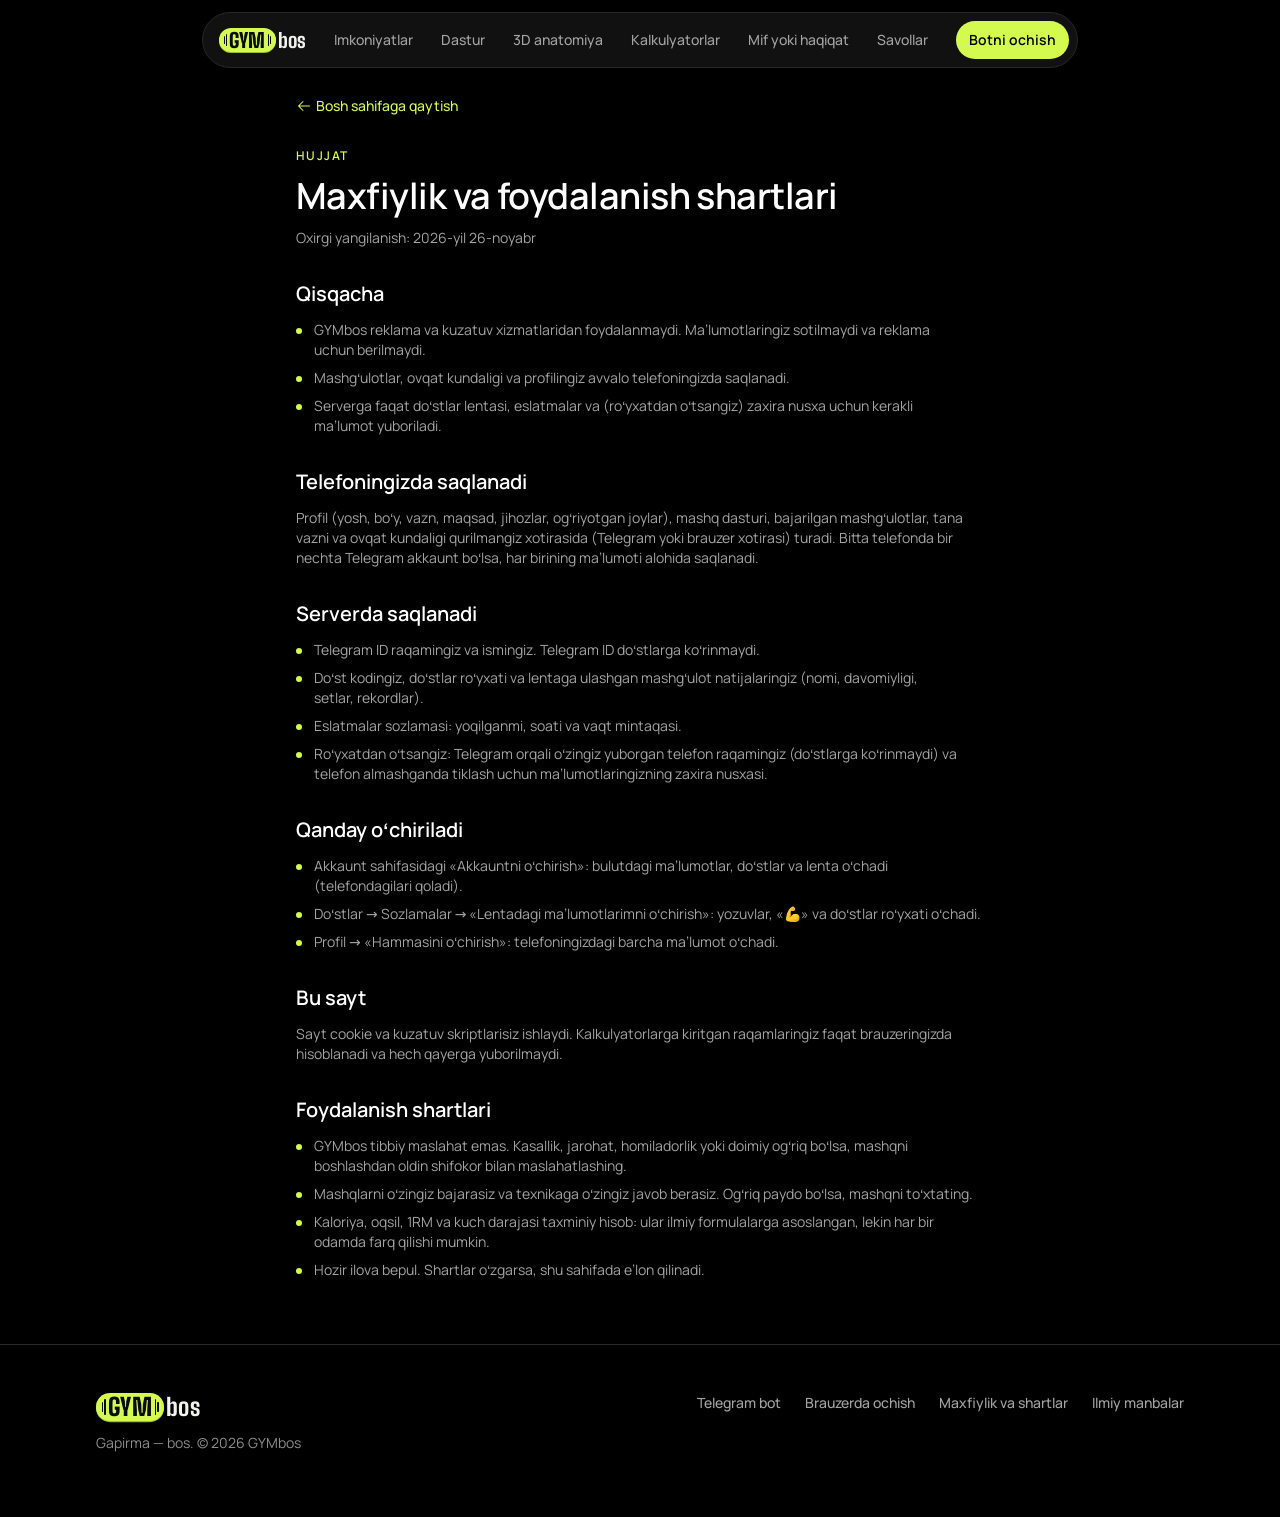
==== commit c7621943: "Update site: general info first, plan picker, hero quick links, sticky phone CTA Rebuilt from kachok" ====
--- a/maxfiylik.html
+++ b/maxfiylik.html
@@ -13,11 +13,11 @@
     <script>
       document.documentElement.className += ' js';
     </script>
-    <script type="module" crossorigin src="./assets/main-qoOPKpAp.js"></script>
-    <link rel="stylesheet" crossorigin href="./assets/main-DKVcuhQE.css">
+    <script type="module" crossorigin src="./assets/main-BuR-_EBF.js"></script>
+    <link rel="stylesheet" crossorigin href="./assets/main-DFTO81Ro.css">
   </head>
   <body data-page="maxfiylik">
-    <div id="root"><a class="skip button-sm" href="#main">Asosiy qismga o‘tish</a><header class="nav-wrap"><nav class="nav" aria-label="Asosiy menyu"><a class="nav-logo" href="./" aria-label="GYMbos — bosh sahifa"><span class="gb flat" style="font-size:20px" role="img" aria-label="GYMbos"><span class="gb-pill" aria-hidden="true"><span class="gb-plates"><i class="s"></i><i class="l"></i></span><span class="gb-gym">GYM</span><span class="gb-plates"><i class="l"></i><i class="s"></i></span></span><span class="gb-bos" aria-hidden="true">bos</span></span></a><ul class="nav-links"><li><a class="title-4" href="./#imkoniyatlar">Imkoniyatlar</a></li><li><a class="title-4" href="./#anatomiya">3D anatomiya</a></li><li><a class="title-4" href="./#vositalar">Kalkulyatorlar</a></li><li><a class="title-4" href="./#mif">Mif yoki haqiqat</a></li><li><a class="title-4" href="./#savollar">Savollar</a></li></ul><a class="btn btn-primary button-sm" href="https://t.me/gym_bosbot?startapp=site_nav" target="_blank" rel="noopener">Botni ochish</a><button type="button" class="nav-toggle" aria-expanded="false" aria-controls="menu" aria-label="Menyuni ochish"><span></span><span></span></button></nav></header><div id="menu" class="menu" aria-hidden="true" inert=""><ul><li style="transition-delay:0ms"><a class="menu-link heading-4" href="./#imkoniyatlar">Imkoniyatlar</a></li><li style="transition-delay:0ms"><a class="menu-link heading-4" href="./#anatomiya">3D anatomiya</a></li><li style="transition-delay:0ms"><a class="menu-link heading-4" href="./#vositalar">Kalkulyatorlar</a></li><li style="transition-delay:0ms"><a class="menu-link heading-4" href="./#mif">Mif yoki haqiqat</a></li><li style="transition-delay:0ms"><a class="menu-link heading-4" href="./#savollar">Savollar</a></li><li style="transition-delay:0ms"><a class="menu-link heading-4 muted" href="https://nshakhobiddin.github.io/kachok.uz/">Brauzerda ochish</a></li></ul></div><main id="main" class="doc"><a class="link body-5" href="./"><svg xmlns="http://www.w3.org/2000/svg" width="16" height="16" fill="currentColor" viewBox="0 0 256 256" aria-hidden="true"><path d="M224,128a8,8,0,0,1-8,8H59.31l58.35,58.34a8,8,0,0,1-11.32,11.32l-72-72a8,8,0,0,1,0-11.32l72-72a8,8,0,0,1,11.32,11.32L59.31,120H216A8,8,0,0,1,224,128Z"></path></svg>Bosh sahifaga qaytish</a><header class="stack gap-12"><span class="eyebrow">Hujjat</span><h1 class="heading-3">Maxfiylik va foydalanish shartlari</h1><p class="caption-2">Oxirgi yangilanish: 2026-yil 26-noyabr</p></header><section><h2 class="heading-6">Qisqacha</h2><ul class="body-6"><li>GYMbos reklama va kuzatuv xizmatlaridan foydalanmaydi. Ma’lumotlaringiz sotilmaydi va reklama uchun berilmaydi.</li><li>Mashg‘ulotlar, ovqat kundaligi va profilingiz avvalo telefoningizda saqlanadi.</li><li>Serverga faqat do‘stlar lentasi, eslatmalar va (ro‘yxatdan o‘tsangiz) zaxira nusxa uchun kerakli ma’lumot yuboriladi.</li></ul></section><section><h2 class="heading-6">Telefoningizda saqlanadi</h2><p class="body-6">Profil (yosh, bo‘y, vazn, maqsad, jihozlar, og‘riyotgan joylar), mashq dasturi, bajarilgan mashg‘ulotlar, tana vazni va ovqat kundaligi qurilmangiz xotirasida (Telegram yoki brauzer xotirasi) turadi. Bitta telefonda bir nechta Telegram akkaunt bo‘lsa, har birining ma’lumoti alohida saqlanadi.</p></section><section><h2 class="heading-6">Serverda saqlanadi</h2><ul class="body-6"><li>Telegram ID raqamingiz va ismingiz. Telegram ID do‘stlarga ko‘rinmaydi.</li><li>Do‘st kodingiz, do‘stlar ro‘yxati va lentaga ulashgan mashg‘ulot natijalaringiz (nomi, davomiyligi, setlar, rekordlar).</li><li>Eslatmalar sozlamasi: yoqilganmi, soati va vaqt mintaqasi.</li><li>Ro‘yxatdan o‘tsangiz: Telegram orqali o‘zingiz yuborgan telefon raqamingiz (do‘stlarga ko‘rinmaydi) va telefon almashganda tiklash uchun ma’lumotlaringizning zaxira nusxasi.</li></ul></section><section><h2 class="heading-6">Qanday o‘chiriladi</h2><ul class="body-6"><li>Akkaunt sahifasidagi «Akkauntni o‘chirish»: bulutdagi ma’lumotlar, do‘stlar va lenta o‘chadi (telefondagilari qoladi).</li><li>Do‘stlar → Sozlamalar → «Lentadagi ma’lumotlarimni o‘chirish»: yozuvlar, «💪» va do‘stlar ro‘yxati o‘chadi.</li><li>Profil → «Hammasini o‘chirish»: telefoningizdagi barcha ma’lumot o‘chadi.</li></ul></section><section><h2 class="heading-6">Bu sayt</h2><p class="body-6">Sayt cookie va kuzatuv skriptlarisiz ishlaydi. Kalkulyatorlarga kiritgan raqamlaringiz faqat brauzeringizda hisoblanadi va hech qayerga yuborilmaydi.</p></section><section><h2 class="heading-6">Foydalanish shartlari</h2><ul class="body-6"><li>GYMbos tibbiy maslahat emas. Kasallik, jarohat, homiladorlik yoki doimiy og‘riq bo‘lsa, mashqni boshlashdan oldin shifokor bilan maslahatlashing.</li><li>Mashqlarni o‘zingiz bajarasiz va texnikaga o‘zingiz javob berasiz. Og‘riq paydo bo‘lsa, mashqni to‘xtating.</li><li>Kaloriya, oqsil, 1RM va kuch darajasi taxminiy hisob: ular ilmiy formulalarga asoslangan, lekin har bir odamda farq qilishi mumkin.</li><li>Hozir ilova bepul. Shartlar o‘zgarsa, shu sahifada e’lon qilinadi.</li></ul></section></main><footer class="footer"><div class="container footer-grid"><div class="stack gap-12"><span class="gb flat" style="font-size:24px" role="img" aria-label="GYMbos"><span class="gb-pill" aria-hidden="true"><span class="gb-plates"><i class="s"></i><i class="l"></i></span><span class="gb-gym">GYM</span><span class="gb-plates"><i class="l"></i><i class="s"></i></span></span><span class="gb-bos" aria-hidden="true">bos</span></span><span class="caption-2 faint">Gapirma — bos. © <!-- -->2026<!-- --> GYMbos</span></div><nav aria-label="Pastki menyu"><ul class="footer-links body-5"><li><a href="https://t.me/gym_bosbot" target="_blank" rel="noopener">Telegram bot</a></li><li><a href="https://nshakhobiddin.github.io/kachok.uz/">Brauzerda ochish</a></li><li><a href="./maxfiylik.html">Maxfiylik va shartlar</a></li><li><a href="./#manbalar">Ilmiy manbalar</a></li></ul></nav></div></footer></div>
-    <script id="site-data" type="application/json">{"stats":{"year":2026,"templates":9,"exercises":106,"stretches":16,"illustrated":122,"dishes":51,"recipes":34,"foods":136,"sources":60,"routines":19,"lessons":13},"dishes":[],"groups":[],"gi":[],"muscles":{},"sources":[],"facts":[],"myths":[],"allSources":[],"showcase":[],"gallery":[],"m3names":{}}</script>
+    <div id="root"><a class="skip button-sm" href="#main">Asosiy qismga o‘tish</a><header class="nav-wrap"><nav class="nav" aria-label="Asosiy menyu"><a class="nav-logo" href="./" aria-label="GYMbos — bosh sahifa"><span class="gb flat" style="font-size:20px" role="img" aria-label="GYMbos"><span class="gb-pill" aria-hidden="true"><span class="gb-plates"><i class="s"></i><i class="l"></i></span><span class="gb-gym">GYM</span><span class="gb-plates"><i class="l"></i><i class="s"></i></span></span><span class="gb-bos" aria-hidden="true">bos</span></span></a><ul class="nav-links"><li><a class="title-4" href="./#imkoniyatlar">Imkoniyatlar</a></li><li><a class="title-4" href="./#dastur">Dastur</a></li><li><a class="title-4" href="./#anatomiya">3D anatomiya</a></li><li><a class="title-4" href="./#vositalar">Kalkulyatorlar</a></li><li><a class="title-4" href="./#mif">Mif yoki haqiqat</a></li><li><a class="title-4" href="./#savollar">Savollar</a></li></ul><a class="btn btn-primary button-sm" href="https://t.me/gym_bosbot?startapp=site_nav" target="_blank" rel="noopener">Botni ochish</a><button type="button" class="nav-toggle" aria-expanded="false" aria-controls="menu" aria-label="Menyuni ochish"><span></span><span></span></button></nav></header><div id="menu" class="menu" aria-hidden="true" inert=""><ul><li style="transition-delay:0ms"><a class="menu-link heading-4" href="./#imkoniyatlar">Imkoniyatlar</a></li><li style="transition-delay:0ms"><a class="menu-link heading-4" href="./#dastur">Dastur</a></li><li style="transition-delay:0ms"><a class="menu-link heading-4" href="./#anatomiya">3D anatomiya</a></li><li style="transition-delay:0ms"><a class="menu-link heading-4" href="./#vositalar">Kalkulyatorlar</a></li><li style="transition-delay:0ms"><a class="menu-link heading-4" href="./#mif">Mif yoki haqiqat</a></li><li style="transition-delay:0ms"><a class="menu-link heading-4" href="./#savollar">Savollar</a></li><li style="transition-delay:0ms"><a class="menu-link heading-4 muted" href="https://nshakhobiddin.github.io/kachok.uz/">Brauzerda ochish</a></li></ul></div><main id="main" class="doc"><a class="link body-5" href="./"><svg xmlns="http://www.w3.org/2000/svg" width="16" height="16" fill="currentColor" viewBox="0 0 256 256" aria-hidden="true"><path d="M224,128a8,8,0,0,1-8,8H59.31l58.35,58.34a8,8,0,0,1-11.32,11.32l-72-72a8,8,0,0,1,0-11.32l72-72a8,8,0,0,1,11.32,11.32L59.31,120H216A8,8,0,0,1,224,128Z"></path></svg>Bosh sahifaga qaytish</a><header class="stack gap-12"><span class="eyebrow">Hujjat</span><h1 class="heading-3">Maxfiylik va foydalanish shartlari</h1><p class="caption-2">Oxirgi yangilanish: 2026-yil 26-noyabr</p></header><section><h2 class="heading-6">Qisqacha</h2><ul class="body-6"><li>GYMbos reklama va kuzatuv xizmatlaridan foydalanmaydi. Ma’lumotlaringiz sotilmaydi va reklama uchun berilmaydi.</li><li>Mashg‘ulotlar, ovqat kundaligi va profilingiz avvalo telefoningizda saqlanadi.</li><li>Serverga faqat do‘stlar lentasi, eslatmalar va (ro‘yxatdan o‘tsangiz) zaxira nusxa uchun kerakli ma’lumot yuboriladi.</li></ul></section><section><h2 class="heading-6">Telefoningizda saqlanadi</h2><p class="body-6">Profil (yosh, bo‘y, vazn, maqsad, jihozlar, og‘riyotgan joylar), mashq dasturi, bajarilgan mashg‘ulotlar, tana vazni va ovqat kundaligi qurilmangiz xotirasida (Telegram yoki brauzer xotirasi) turadi. Bitta telefonda bir nechta Telegram akkaunt bo‘lsa, har birining ma’lumoti alohida saqlanadi.</p></section><section><h2 class="heading-6">Serverda saqlanadi</h2><ul class="body-6"><li>Telegram ID raqamingiz va ismingiz. Telegram ID do‘stlarga ko‘rinmaydi.</li><li>Do‘st kodingiz, do‘stlar ro‘yxati va lentaga ulashgan mashg‘ulot natijalaringiz (nomi, davomiyligi, setlar, rekordlar).</li><li>Eslatmalar sozlamasi: yoqilganmi, soati va vaqt mintaqasi.</li><li>Ro‘yxatdan o‘tsangiz: Telegram orqali o‘zingiz yuborgan telefon raqamingiz (do‘stlarga ko‘rinmaydi) va telefon almashganda tiklash uchun ma’lumotlaringizning zaxira nusxasi.</li></ul></section><section><h2 class="heading-6">Qanday o‘chiriladi</h2><ul class="body-6"><li>Akkaunt sahifasidagi «Akkauntni o‘chirish»: bulutdagi ma’lumotlar, do‘stlar va lenta o‘chadi (telefondagilari qoladi).</li><li>Do‘stlar → Sozlamalar → «Lentadagi ma’lumotlarimni o‘chirish»: yozuvlar, «💪» va do‘stlar ro‘yxati o‘chadi.</li><li>Profil → «Hammasini o‘chirish»: telefoningizdagi barcha ma’lumot o‘chadi.</li></ul></section><section><h2 class="heading-6">Bu sayt</h2><p class="body-6">Sayt cookie va kuzatuv skriptlarisiz ishlaydi. Kalkulyatorlarga kiritgan raqamlaringiz faqat brauzeringizda hisoblanadi va hech qayerga yuborilmaydi.</p></section><section><h2 class="heading-6">Foydalanish shartlari</h2><ul class="body-6"><li>GYMbos tibbiy maslahat emas. Kasallik, jarohat, homiladorlik yoki doimiy og‘riq bo‘lsa, mashqni boshlashdan oldin shifokor bilan maslahatlashing.</li><li>Mashqlarni o‘zingiz bajarasiz va texnikaga o‘zingiz javob berasiz. Og‘riq paydo bo‘lsa, mashqni to‘xtating.</li><li>Kaloriya, oqsil, 1RM va kuch darajasi taxminiy hisob: ular ilmiy formulalarga asoslangan, lekin har bir odamda farq qilishi mumkin.</li><li>Hozir ilova bepul. Shartlar o‘zgarsa, shu sahifada e’lon qilinadi.</li></ul></section></main><footer class="footer"><div class="container footer-grid"><div class="stack gap-12"><span class="gb flat" style="font-size:24px" role="img" aria-label="GYMbos"><span class="gb-pill" aria-hidden="true"><span class="gb-plates"><i class="s"></i><i class="l"></i></span><span class="gb-gym">GYM</span><span class="gb-plates"><i class="l"></i><i class="s"></i></span></span><span class="gb-bos" aria-hidden="true">bos</span></span><span class="caption-2 faint">Gapirma — bos. © <!-- -->2026<!-- --> GYMbos</span></div><nav aria-label="Pastki menyu"><ul class="footer-links body-5"><li><a href="https://t.me/gym_bosbot" target="_blank" rel="noopener">Telegram bot</a></li><li><a href="https://nshakhobiddin.github.io/kachok.uz/">Brauzerda ochish</a></li><li><a href="./maxfiylik.html">Maxfiylik va shartlar</a></li><li><a href="./#manbalar">Ilmiy manbalar</a></li></ul></nav></div></footer></div>
+    <script id="site-data" type="application/json">{"stats":{"year":2026,"templates":9,"exercises":106,"stretches":16,"illustrated":122,"dishes":51,"recipes":34,"foods":136,"sources":60,"routines":19,"lessons":13},"dishes":[],"groups":[],"gi":[],"muscles":{},"sources":[],"facts":[],"myths":[],"allSources":[],"showcase":[],"gallery":[],"m3names":{},"plan":{"key":"muscle-gym-3","name":"Chiziqli progressiya A/B","method":"Chiziqli progressiya (3×5)","days":[{"title":"Kuch A","focus":"O‘tirish · jim · tortish","weekday":0,"min":62,"ex":[{"id":"back-squat","name":"Shtanga bilan o‘tirib-turish","sets":3,"reps":"5","rest":180,"thumb":true},{"id":"bench-press","name":"Shtanga bilan yotib jim","sets":3,"reps":"5","rest":180,"thumb":true},{"id":"barbell-row","name":"Engashib shtanga tortish","sets":3,"reps":"5","rest":180,"thumb":true},{"id":"lateral-raise","name":"Gantelni yonga ko‘tarish","sets":2,"reps":"10–15","rest":75,"thumb":true},{"id":"db-curl","name":"Gantel bilan bitseps","sets":3,"reps":"10–15","rest":75,"thumb":true},{"id":"cable-crunch","name":"Blokda press (tiz cho‘kib)","sets":3,"reps":"10–15","rest":75,"thumb":true}]},{"title":"Kuch B","focus":"O‘tirish · yelka · o‘lik tortish","weekday":2,"min":58,"ex":[{"id":"back-squat","name":"Shtanga bilan o‘tirib-turish","sets":3,"reps":"5","rest":180,"thumb":true},{"id":"ohp","name":"Turib shtanga jimi","sets":3,"reps":"5","rest":180,"thumb":true},{"id":"deadlift","name":"O‘lik tortish","sets":2,"reps":"5","rest":180,"thumb":true},{"id":"lat-pulldown","name":"Yuqori blokni ko‘krakka tortish","sets":3,"reps":"8–12","rest":120,"thumb":true},{"id":"overhead-extension","name":"Bosh ortidan triseps","sets":2,"reps":"10–15","rest":75,"thumb":true},{"id":"face-pull","name":"Arqonni yuzga tortish","sets":2,"reps":"10–15","rest":75,"thumb":true}]},{"title":"Kuch A′","focus":"O‘tirish · jim · tortish","weekday":4,"min":63,"ex":[{"id":"back-squat","name":"Shtanga bilan o‘tirib-turish","sets":3,"reps":"5","rest":180,"thumb":true},{"id":"bench-press","name":"Shtanga bilan yotib jim","sets":3,"reps":"5","rest":180,"thumb":true},{"id":"barbell-row","name":"Engashib shtanga tortish","sets":3,"reps":"5","rest":180,"thumb":true},{"id":"cable-lateral-raise","name":"Blokda yonga ko‘tarish","sets":2,"reps":"10–15","rest":75,"thumb":true},{"id":"hammer-curl","name":"«Bolg‘a» bukish","sets":2,"reps":"10–15","rest":75,"thumb":true},{"id":"side-plank","name":"Yon planka","sets":2,"reps":"20–40","rest":75,"thumb":true}]}]}}</script>
   </body>
 </html>
--- a/assets/main-DFTO81Ro.css
+++ b/assets/main-DFTO81Ro.css
@@ -0,0 +1 @@
+@font-face{font-family:Big Shoulders;font-style:normal;font-weight:700 900;font-display:swap;src:url(../fonts/big-shoulders.woff2) format("woff2");unicode-range:U+0000-00FF}.gb{--gb-accent: #d4fa50;--gb-depth: #9db93b;--gb-ink: #0b0b0c;--gb-bos: #f2f2ee;display:inline-flex;align-items:center;gap:.0833em;font-family:Big Shoulders,Arial Narrow,sans-serif;line-height:1;letter-spacing:.01em;-webkit-user-select:none;user-select:none}.gb-pill{display:inline-flex;align-items:center;gap:.107em;height:1.1667em;padding:0 .238em;border-radius:999px;background:var(--gb-accent);color:var(--gb-ink);box-shadow:0 .0476em 0 var(--gb-depth),inset 0 .018em #ffffff73,inset 0 -.03em #0b0b0c1a,0 .2em .42em -.107em #d4fa508c}.gb.flat .gb-pill{box-shadow:0 .0476em 0 var(--gb-depth)}.gb-gym{font-weight:900;min-width:1.32em;text-align:center}.gb-bos{font-weight:700;color:var(--gb-bos)}.gb-plates{display:inline-flex;align-items:center;gap:.0476em}.gb-plates i{display:block;width:.0595em;border-radius:.03em;background:currentColor}.gb-plates i.s{height:.381em}.gb-plates i.l{height:.643em}.gb.on-light{--gb-bos: #0b0b0c}.gb.on-lime{--gb-accent: #0b0b0c;--gb-depth: #1d1d1f;--gb-ink: #d4fa50;--gb-bos: #0b0b0c}.gb.intro .gb-pill{animation:gb-press 1.6s cubic-bezier(.3,.7,.3,1) both}.gb.intro .gb-bos{animation:gb-bos 1.6s ease both}@keyframes gb-press{0%,30%{transform:translateY(0)}42%{transform:translateY(.0476em);box-shadow:0 0 0 var(--gb-depth),inset 0 .018em #ffffff4d,0 .12em .65em -.024em #d4fa50e6}60%,to{transform:translateY(0)}}@keyframes gb-bos{0%,45%{opacity:0;transform:translate(-.17em)}70%,to{opacity:1;transform:translate(0)}}@media(prefers-reduced-motion:reduce){.gb.intro .gb-pill,.gb.intro .gb-bos{animation:none}}@font-face{font-family:Manrope Variable;font-style:normal;font-display:swap;font-weight:200 800;src:url([data-uri]) format("woff2-variations");unicode-range:U+0460-052F,U+1C80-1C8A,U+20B4,U+2DE0-2DFF,U+A640-A69F,U+FE2E-FE2F}@font-face{font-family:Manrope Variable;font-style:normal;font-display:swap;font-weight:200 800;src:url(./manrope-cyrillic-wght-normal-Dvxsihut.woff2) format("woff2-variations");unicode-range:U+0301,U+0400-045F,U+0490-0491,U+04B0-04B1,U+2116}@font-face{font-family:Manrope Variable;font-style:normal;font-display:swap;font-weight:200 800;src:url(./manrope-greek-wght-normal-DL7QRZyv.woff2) format("woff2-variations");unicode-range:U+0370-0377,U+037A-037F,U+0384-038A,U+038C,U+038E-03A1,U+03A3-03FF}@font-face{font-family:Manrope Variable;font-style:normal;font-display:swap;font-weight:200 800;src:url(./manrope-vietnamese-wght-normal-usUDDRr7.woff2) format("woff2-variations");unicode-range:U+0102-0103,U+0110-0111,U+0128-0129,U+0168-0169,U+01A0-01A1,U+01AF-01B0,U+0300-0301,U+0303-0304,U+0308-0309,U+0323,U+0329,U+1EA0-1EF9,U+20AB}@font-face{font-family:Manrope Variable;font-style:normal;font-display:swap;font-weight:200 800;src:url(./manrope-latin-ext-wght-normal-Ch3YOpNY.woff2) format("woff2-variations");unicode-range:U+0100-02BA,U+02BD-02C5,U+02C7-02CC,U+02CE-02D7,U+02DD-02FF,U+0304,U+0308,U+0329,U+1D00-1DBF,U+1E00-1E9F,U+1EF2-1EFF,U+2020,U+20A0-20AB,U+20AD-20C0,U+2113,U+2C60-2C7F,U+A720-A7FF}@font-face{font-family:Manrope Variable;font-style:normal;font-display:swap;font-weight:200 800;src:url(./manrope-latin-wght-normal-DHIcAJRg.woff2) format("woff2-variations");unicode-range:U+0000-00FF,U+0131,U+0152-0153,U+02BB-02BC,U+02C6,U+02DA,U+02DC,U+0304,U+0308,U+0329,U+2000-206F,U+20AC,U+2122,U+2191,U+2193,U+2212,U+2215,U+FEFF,U+FFFD}@font-face{font-family:Uz Tutuq;font-style:normal;font-display:swap;font-weight:100 900;src:url(./archivo-latin-wght-normal-E0tuGl4L.woff2) format("woff2-variations");unicode-range:U+2018,U+02BB}:root{color-scheme:dark;--bg: #000000;--s1: #181818;--s2: #1f1f1f;--s3: #272727;--line: #272727;--line-2: #313131;--olive: #131209;--text: #ffffff;--text-2: #a3a3a3;--text-3: #8c8c8c;--lime: #d4fa50;--lime-hover: #e4ff86;--lime-soft: rgba(212, 250, 80, .12);--lime-line: rgba(212, 250, 80, .32);--carb: #e6e4dc;--fat: #ffb547;--red: #ff5a4c;--ease: cubic-bezier(.22, 1, .36, 1);--font: "Uz Tutuq", "Manrope Variable", system-ui, sans-serif;--accent: var(--lime);--map-body: #1f1f22;--map-edge: #0f0f11;--map-groove: #303035;--plate-red: #e5392e;--plate-blue: #2f63e8;--plate-yellow: #f5c033;--plate-green: #25a565;--plate-white: #e9ecef}*,*:before,*:after{box-sizing:border-box}html{scroll-behavior:smooth;scroll-padding-top:96px;-webkit-text-size-adjust:100%}@media(prefers-reduced-motion:reduce){html{scroll-behavior:auto}}body{margin:0;background:var(--bg);color:var(--text);font-family:var(--font);font-size:16px;line-height:24px;overflow-x:clip;-webkit-font-smoothing:antialiased}img,svg{display:block;max-width:100%}a{color:inherit}button,input,select{font:inherit;color:inherit}h1,h2,h3,h4,p,ul,ol,figure{margin:0}ul,ol{padding:0;list-style:none}h1,h2,h3,h4{text-wrap:balance}p,li,dd{text-wrap:pretty}:focus-visible{outline:2px solid var(--lime);outline-offset:2px;border-radius:8px}[hidden]{display:none!important}.sr-only{position:absolute;width:1px;height:1px;overflow:hidden;clip:rect(0 0 0 0);white-space:nowrap}.skip{position:fixed;left:16px;top:16px;z-index:100;padding:8px 12px;border-radius:9999px;background:var(--lime);color:#000;text-decoration:none;transform:translateY(-200%);transition:transform .3s var(--ease)}.skip:focus{transform:none}.heading-1{font-size:60px;line-height:60px;font-weight:600;letter-spacing:-.02em}.heading-2{font-size:48px;line-height:48px;font-weight:600;letter-spacing:-.02em}.heading-3{font-size:36px;line-height:40px;font-weight:600;letter-spacing:-.015em}.heading-4{font-size:30px;line-height:36px;font-weight:600;letter-spacing:-.01em}.heading-5{font-size:24px;line-height:32px;font-weight:600}.heading-6{font-size:20px;line-height:28px;font-weight:600}.title-1{font-size:20px;line-height:28px;font-weight:500}.title-2{font-size:18px;line-height:28px;font-weight:500}.title-3{font-size:16px;line-height:24px;font-weight:500}.title-4{font-size:14px;line-height:20px;font-weight:500}.title-5{font-size:12px;line-height:16px;font-weight:500}.body-1{font-size:16px;line-height:24px;font-weight:600}.body-2{font-size:16px;line-height:24px;font-weight:500}.body-3{font-size:16px;line-height:24px;font-weight:400}.body-4{font-size:14px;line-height:20px;font-weight:600}.body-5{font-size:14px;line-height:20px;font-weight:500}.body-6{font-size:14px;line-height:20px;font-weight:400}.button-lg{font-size:18px;line-height:28px;font-weight:600}.button-md{font-size:16px;line-height:24px;font-weight:600}.button-sm{font-size:14px;line-height:20px;font-weight:600}.button-xsm{font-size:12px;line-height:16px;font-weight:600}.caption-1{font-size:14px;line-height:20px;font-weight:500}.caption-2{font-size:14px;line-height:20px;font-weight:400}.caption-3{font-size:12px;line-height:16px;font-weight:600}.caption-4{font-size:12px;line-height:16px;font-weight:500}.caption-5{font-size:12px;line-height:16px;font-weight:400}.num{font-variant-numeric:tabular-nums}.muted{color:var(--text-2)}.faint{color:var(--text-3)}.lime{color:var(--lime)}.eyebrow{font-size:12px;line-height:16px;font-weight:600;letter-spacing:.12em;text-transform:uppercase;color:var(--lime)}.container{width:100%;max-width:1152px;margin:0 auto;padding:0 16px}@media(min-width:640px){.container{padding:0 24px}}@media(min-width:1024px){.container{padding:0 32px}}.section{padding:64px 0}@media(min-width:1024px){.section{padding:96px 0}}.section-head{max-width:680px;display:flex;flex-direction:column;gap:12px;margin-bottom:40px}.section-head.center{margin-left:auto;margin-right:auto;text-align:center;align-items:center}.section-title{font-size:30px;line-height:36px;font-weight:600;letter-spacing:-.01em}@media(min-width:768px){.section-title{font-size:36px;line-height:40px;letter-spacing:-.015em}}.stack{display:flex;flex-direction:column}.row{display:flex;align-items:center}.center{justify-content:center}.wrap{flex-wrap:wrap}.gap-4{gap:4px}.gap-8{gap:8px}.gap-12{gap:12px}.gap-16{gap:16px}.gap-24{gap:24px}.btn{display:inline-flex;align-items:center;justify-content:center;gap:8px;padding:8px 12px;border-radius:9999px;border:1px solid transparent;background:var(--s2);color:var(--text);text-decoration:none;cursor:pointer;white-space:nowrap;transition:transform .3s var(--ease),background-color .3s var(--ease),border-color .3s var(--ease),opacity .3s var(--ease)}@media(hover:hover){.btn:hover{transform:translateY(-1px);background:var(--s3)}}.btn:active{transform:scale(.98)}.btn-primary{background:var(--lime);color:#000}@media(hover:hover){.btn-primary:hover{background:var(--lime-hover)}}.btn-ghost{background:transparent;border-color:var(--line-2)}.btn-lg{padding:12px 24px;min-height:52px}.btn[aria-disabled=true]{opacity:.4;pointer-events:none}.link{color:var(--lime);text-decoration:none;display:inline-flex;align-items:center;gap:4px;transition:opacity .3s var(--ease)}@media(hover:hover){.link:hover{opacity:.8;text-decoration:underline;text-underline-offset:4px}}.nav-wrap{position:fixed;top:12px;left:0;right:0;z-index:50;display:flex;justify-content:center;padding:0 16px;pointer-events:none}.nav{pointer-events:auto;display:flex;align-items:center;gap:16px;padding:8px 8px 8px 16px;border-radius:9999px;border:1px solid var(--line);background:#181818b8;backdrop-filter:blur(16px) saturate(140%);-webkit-backdrop-filter:blur(16px) saturate(140%)}.nav-logo{display:flex;text-decoration:none}.nav-links{display:none;gap:4px}.nav-links a{display:block;white-space:nowrap;padding:8px 12px;border-radius:9999px;color:var(--text-2);text-decoration:none;transition:color .3s var(--ease),background-color .3s var(--ease)}@media(hover:hover){.nav-links a:hover{color:var(--text)}}.nav-links a[aria-current=true]{color:var(--text);background:var(--s3)}@media(min-width:1024px){.nav-links{display:flex}.nav-toggle{display:none!important}}.nav-toggle{position:relative;width:40px;height:40px;border-radius:9999px;border:1px solid var(--line-2);background:transparent;cursor:pointer;display:grid;place-items:center}.nav-toggle span{position:absolute;left:12px;right:12px;height:2px;border-radius:2px;background:var(--text);transition:transform .5s var(--ease)}.nav-toggle span:first-child{transform:translateY(-4px)}.nav-toggle span:last-child{transform:translateY(4px)}.nav-toggle[aria-expanded=true] span:first-child{transform:rotate(45deg)}.nav-toggle[aria-expanded=true] span:last-child{transform:rotate(-45deg)}.menu{position:fixed;top:0;right:0;bottom:0;left:0;z-index:40;padding:96px 24px 32px;background:#000000eb;backdrop-filter:blur(24px);-webkit-backdrop-filter:blur(24px);display:flex;flex-direction:column;gap:32px;opacity:0;visibility:hidden;transition:opacity .5s var(--ease),visibility 0s linear .5s}.menu.open{opacity:1;visibility:visible;transition:opacity .5s var(--ease)}.menu ul{display:flex;flex-direction:column;gap:8px}.menu li{opacity:0;transform:translateY(24px);transition:opacity .5s var(--ease),transform .5s var(--ease)}.menu.open li{opacity:1;transform:none}.menu a.menu-link{display:block;padding:8px 0;text-decoration:none}.hero{padding:96px 0 64px}@media(min-width:1024px){.hero{padding:96px 0}.hero-grid{padding-top:48px}}.hero-grid{display:grid;gap:48px;align-items:center}@media(min-width:1152px){.hero-grid{grid-template-columns:minmax(0,1fr) 340px;gap:64px}}.hero-copy{min-width:0;display:flex;flex-direction:column;gap:24px;align-items:flex-start}.badge{display:inline-flex;align-items:center;gap:8px;padding:4px 12px;border-radius:9999px;border:1px solid var(--lime-line);background:var(--olive);color:var(--lime)}.hero-title{max-width:680px;font-size:36px;line-height:40px;font-weight:600;letter-spacing:-.02em}@media(min-width:768px){.hero-title{font-size:48px;line-height:48px}}.grad{background:linear-gradient(90deg,#fff,#9b9b9b);-webkit-background-clip:text;background-clip:text;color:transparent;-webkit-box-decoration-break:clone;box-decoration-break:clone}.br-md{display:none}@media(min-width:768px){.br-md{display:inline}}.hero-sub{max-width:680px;color:var(--text-2)}.hero-cta{display:flex;flex-direction:column;gap:12px;align-items:flex-start}.proof{display:flex;flex-wrap:wrap;gap:8px 24px;padding-top:8px}.proof li{display:flex;align-items:baseline;gap:4px;color:var(--text-2)}.proof b{color:var(--text);font-weight:600}.hero-visual{position:relative;display:flex;justify-content:center;padding:0 0 24px}.chip-float{position:absolute;z-index:2;display:flex;align-items:center;gap:12px;max-width:232px;padding:12px 16px 12px 12px;border-radius:16px;border:1px solid var(--line-2);background:#1f1f1fe6;backdrop-filter:blur(12px);-webkit-backdrop-filter:blur(12px)}.chip-float .ico{flex:none;width:32px;height:32px;border-radius:8px;display:grid;place-items:center;background:var(--lime-soft);color:var(--lime)}.hero-phone{position:relative}.chip-a{left:-48px;top:32px}.chip-b{right:-48px;bottom:24px}.phone{position:relative;width:260px;flex:none;padding:8px;border-radius:24px;border:1px solid var(--line-2);background:var(--s1)}.phone img{width:100%;height:auto;border-radius:16px;aspect-ratio:390 / 844;background:var(--s2)}@media(min-width:640px){.phone{width:300px}}.js .reveal{opacity:0;transform:translateY(32px);transition:opacity .7s var(--ease),transform .7s var(--ease)}.js .reveal.in{opacity:1;transform:none}@media(prefers-reduced-motion:reduce){.js .reveal{transform:none}}.tagline{padding:96px 0}.tagline-text{max-width:880px;font-size:30px;line-height:36px;font-weight:600;letter-spacing:-.01em}@media(min-width:768px){.tagline-text{font-size:48px;line-height:48px;letter-spacing:-.02em}}.js .tagline-text .w{opacity:.3;transition:opacity .5s var(--ease)}.js .tagline-text .w.on{opacity:1}.tagline-text .w.hl{color:var(--lime)}.card{border-radius:24px;border:1px solid var(--line);background:var(--s1);padding:24px}.card-olive{border-color:var(--lime-line);background:var(--olive)}.grid-3{display:grid;gap:16px}@media(min-width:768px){.grid-3{grid-template-columns:repeat(3,1fr)}}.pain{display:flex;flex-direction:column;gap:16px}.pain-q{display:flex;gap:12px;color:var(--text-2)}.pain-a{display:flex;gap:12px;padding-top:16px;border-top:1px solid var(--line)}.ico-round{flex:none;width:24px;height:24px;border-radius:9999px;display:grid;place-items:center}.ico-round.lime{background:var(--lime);color:#000}.ico-round.dim{background:var(--s3);color:var(--text-2)}.features{display:flex;flex-direction:column;gap:80px}.feature{display:grid;gap:40px;align-items:center}@media(min-width:900px){.feature{grid-template-columns:1fr 1fr;gap:64px}.feature.flip .feature-media{order:-1}}.feature-copy{display:flex;flex-direction:column;gap:16px;max-width:520px}.feature-media{display:flex;justify-content:center}.checks{display:flex;flex-direction:column;gap:12px;padding-top:8px}.checks li{display:flex;gap:12px;align-items:flex-start}.checks li .ico-round{margin-top:0}.extras{display:grid;gap:16px;margin-top:80px}@media(min-width:640px){.extras{grid-template-columns:repeat(2,1fr)}}@media(min-width:1024px){.extras{grid-template-columns:repeat(4,1fr)}}.extra{display:flex;flex-direction:column;gap:12px}.extra .ico{width:40px;height:40px;border-radius:12px;display:grid;place-items:center;background:var(--s3);color:var(--lime)}.steps{display:grid;gap:16px;counter-reset:step}@media(min-width:900px){.steps{grid-template-columns:repeat(3,1fr)}}.step{display:flex;flex-direction:column;gap:12px}.step-n{width:40px;height:40px;border-radius:9999px;display:grid;place-items:center;background:var(--lime);color:#000}.tool-nav{display:flex;flex-wrap:wrap;gap:8px}.tool{scroll-margin-top:96px;display:grid;gap:24px}@media(min-width:960px){.tool{grid-template-columns:1fr 1fr;gap:32px;align-items:start}}.tools{display:flex;flex-direction:column;gap:96px}.tool-head{display:flex;flex-direction:column;gap:12px}.panel{border-radius:24px;border:1px solid var(--line);background:var(--s1);padding:16px;display:flex;flex-direction:column;gap:16px;min-width:0}@media(min-width:640px){.panel{padding:24px}}.field{display:flex;flex-direction:column;gap:8px;min-width:0}.field-label{color:var(--text-2)}.fields-3{display:grid;grid-template-columns:repeat(3,minmax(0,1fr));gap:8px}.fields-2{display:grid;grid-template-columns:repeat(2,minmax(0,1fr));gap:8px}.input-wrap{position:relative;display:flex;align-items:center}.input{width:100%;min-width:0;height:48px;padding:0 40px 0 12px;border-radius:12px;border:1px solid var(--line-2);background:var(--s2);font-size:16px;font-weight:600;font-variant-numeric:tabular-nums;transition:border-color .3s var(--ease);-moz-appearance:textfield}.input::-webkit-outer-spin-button,.input::-webkit-inner-spin-button{-webkit-appearance:none;margin:0}@media(hover:hover){.input:hover{border-color:#3d3d3d}}.input:focus{outline:none;border-color:var(--lime)}.input[aria-invalid=true]{border-color:var(--red)}.input-unit{position:absolute;right:12px;pointer-events:none;color:var(--text-3)}.input.search{padding:0 12px 0 40px;font-weight:500}.input-ico{position:absolute;left:12px;color:var(--text-3);pointer-events:none}select.input{-moz-appearance:none;appearance:none;-webkit-appearance:none;padding-right:40px;font-weight:500;cursor:pointer}.select-caret{position:absolute;right:12px;pointer-events:none;color:var(--text-3)}.err{color:var(--red)}.chips{display:flex;flex-wrap:wrap;gap:8px}.chip{display:inline-flex;align-items:center;gap:8px;min-height:36px;padding:8px 12px;border-radius:9999px;border:1px solid var(--line-2);background:transparent;color:var(--text-2);cursor:pointer;text-decoration:none;transition:transform .3s var(--ease),background-color .3s var(--ease),color .3s var(--ease),border-color .3s var(--ease)}@media(hover:hover){.chip:hover{color:var(--text);border-color:#3d3d3d}}.chip:active{transform:scale(.98)}.chip[aria-pressed=true],.chip[aria-checked=true],.chip[aria-selected=true]{background:var(--lime);border-color:var(--lime);color:#000}.seg{display:grid;grid-auto-flow:column;grid-auto-columns:1fr;gap:4px;padding:4px;border-radius:9999px;background:var(--s2);border:1px solid var(--line)}.seg button{min-height:40px;padding:8px 12px;border:0;border-radius:9999px;background:transparent;color:var(--text-2);cursor:pointer;transition:background-color .3s var(--ease),color .3s var(--ease)}.seg button[aria-checked=true]{background:var(--text);color:#000}.result{display:flex;flex-direction:column;gap:16px}.big{display:flex;align-items:baseline;gap:8px;flex-wrap:wrap}.big .heading-2{font-variant-numeric:tabular-nums}.bars{display:flex;flex-direction:column;gap:12px}.bar-row{display:grid;grid-template-columns:1fr auto;gap:4px 12px;align-items:baseline}.bar{grid-column:1 / -1;height:8px;border-radius:9999px;background:var(--s3);overflow:hidden}.bar>i{display:block;height:100%;width:100%;border-radius:9999px;transform-origin:left center;transition:transform .5s var(--ease)}.split{display:flex;gap:2px;height:8px;border-radius:9999px;overflow:hidden}.split>i{display:block;height:100%;transition:flex-grow .5s var(--ease)}.dot{display:inline-block;width:8px;height:8px;border-radius:9999px;margin-right:4px;vertical-align:1px}.kv{display:grid;grid-template-columns:repeat(2,minmax(0,1fr));gap:8px}.kv>div{border-radius:12px;background:var(--s2);padding:12px;display:flex;flex-direction:column;gap:4px;min-width:0}.note{display:flex;gap:8px;color:var(--text-3)}.note svg{flex:none;margin-top:2px}.empty{display:flex;flex-direction:column;gap:8px;align-items:flex-start;padding:24px;border-radius:16px;border:1px dashed var(--line-2);color:var(--text-2)}.tool-cta{display:flex;flex-wrap:wrap;gap:12px 16px;align-items:center}.dish-list{display:flex;flex-direction:column}.dish{border-top:1px solid var(--line)}.dish:first-child{border-top:0}.dish-btn{width:100%;display:grid;grid-template-columns:40px minmax(0,1fr) auto;gap:12px;align-items:center;padding:12px 0;border:0;background:transparent;text-align:left;cursor:pointer}.dish-ico{width:40px;height:40px;border-radius:12px;background:var(--s2);display:grid;place-items:center;font-size:20px;line-height:28px}.dish-mid{display:flex;flex-direction:column;gap:4px;min-width:0}.dish-mid .caption-5{white-space:nowrap;overflow:hidden;text-overflow:ellipsis}.mini-bar{height:4px;border-radius:9999px;background:var(--s3);overflow:hidden;max-width:160px}.mini-bar>i{display:block;height:100%;border-radius:9999px;background:var(--lime);transform-origin:left center;transition:transform .5s var(--ease)}.dish-right{display:flex;flex-direction:column;align-items:flex-end;gap:2px;font-variant-numeric:tabular-nums}.dish-more{display:flex;flex-direction:column;gap:12px;padding:0 0 16px}.mini-bar>i.over{background:var(--fat)}.gi-badge{display:inline-flex;align-items:center;gap:4px;padding:2px 8px;border-radius:9999px;font-variant-numeric:tabular-nums}.gi-low{background:var(--lime-soft);color:var(--lime)}.gi-mid{background:#ffb54724;color:var(--fat)}.gi-high{background:#ff5a4c24;color:var(--red)}.map-box{display:flex;justify-content:center;padding:16px 0 8px}.bodymap{height:auto}.bm-hit{fill:transparent;cursor:pointer;outline:none;-webkit-tap-highlight-color:transparent;transition:fill .3s var(--ease)}@media(hover:hover){.bm-hit:hover{fill:#d4fa5024}}.bm-hit:focus-visible{stroke:var(--lime);stroke-width:2.5}.ex-list{display:flex;flex-direction:column;gap:8px}.ex{display:grid;grid-template-columns:56px minmax(0,1fr);gap:12px;align-items:center;padding:8px;border-radius:16px;background:var(--s2)}.ex img{width:56px;height:56px;border-radius:8px;background:var(--s3);object-fit:cover}.ex-mid{display:flex;flex-direction:column;gap:8px;min-width:0}.levels{display:grid;grid-template-columns:repeat(5,minmax(0,1fr));gap:4px}.level{display:flex;flex-direction:column;gap:4px;min-width:0}.level-bar{height:8px;border-radius:9999px;background:var(--s3);overflow:hidden}.level-bar>i{display:block;height:100%;background:var(--lime);transform-origin:left center;transition:transform .5s var(--ease)}.level .caption-5{white-space:nowrap;overflow:hidden;text-overflow:ellipsis}.sources{display:grid;gap:16px}@media(min-width:768px){.sources{grid-template-columns:repeat(2,1fr)}}@media(min-width:1024px){.sources{grid-template-columns:repeat(3,1fr)}}.source{display:flex;flex-direction:column;gap:8px}.faq{max-width:800px;margin:0 auto;display:flex;flex-direction:column;gap:8px}.faq details{border-radius:16px;border:1px solid var(--line);background:var(--s1)}.faq summary{list-style:none;display:flex;justify-content:space-between;align-items:center;gap:16px;padding:16px;cursor:pointer;border-radius:16px}.faq summary::-webkit-details-marker{display:none}.faq summary svg{flex:none;transition:transform .5s var(--ease)}.faq details[open] summary svg{transform:rotate(180deg)}.faq .answer{padding:0 16px 16px;color:var(--text-2)}@media(min-width:640px){.faq summary{padding:24px}.faq .answer{padding:0 24px 24px}}.final{display:flex;flex-direction:column;align-items:center;text-align:center;gap:24px;padding:48px 24px}@media(min-width:768px){.final{padding:80px 48px}}.footer{border-top:1px solid var(--line);padding:48px 0 64px}.footer-grid{display:flex;flex-wrap:wrap;justify-content:space-between;gap:32px}.footer-links{display:flex;flex-wrap:wrap;gap:8px 24px}.footer-links a{color:var(--text-2);text-decoration:none;transition:color .3s var(--ease)}@media(hover:hover){.footer-links a:hover{color:var(--text)}}.doc{max-width:720px;margin:0 auto;padding:96px 16px 64px;display:flex;flex-direction:column;gap:32px}.doc section{display:flex;flex-direction:column;gap:12px}.doc ul{display:flex;flex-direction:column;gap:8px}.doc li{display:flex;gap:12px;color:var(--text-2)}.doc li:before{content:"";flex:none;width:6px;height:6px;margin-top:8px;border-radius:9999px;background:var(--lime)}.doc p{color:var(--text-2)}.facts{display:grid;gap:16px}@media(min-width:640px){.facts{grid-template-columns:repeat(2,1fr)}}@media(min-width:1024px){.facts{grid-template-columns:repeat(3,1fr)}}.fact{display:flex;flex-direction:column;gap:8px}.fact-num{font-size:48px;line-height:52px;font-weight:700;letter-spacing:-.03em;color:var(--lime);white-space:nowrap}@media(min-width:768px){.fact-num{font-size:56px;line-height:60px}}.fact-src{margin-top:auto;padding-top:8px}.facts-cta{margin-top:32px;display:flex;flex-wrap:wrap;align-items:center;gap:16px 24px}.facts-cta p{max-width:480px}.myths{display:grid;gap:8px}@media(min-width:960px){.myths{grid-template-columns:1fr 1.2fr;gap:48px;align-items:start}.myths .section-head{position:sticky;top:120px}}.myth-card{border-radius:24px;border:1px solid var(--lime-line);background:var(--olive);padding:24px;min-height:360px;outline:none}@media(min-width:640px){.myth-card{padding:32px}}.myth-step{display:flex;flex-direction:column;gap:24px;animation:myth-in .5s var(--ease)}@keyframes myth-in{0%{opacity:0;transform:translateY(12px)}}@media(prefers-reduced-motion:reduce){.myth-step,.myth-answer{animation:none}}.myth-top{display:flex;justify-content:space-between}.myth-progress{height:4px;border-radius:9999px;background:var(--s3);overflow:hidden;margin-top:-8px}.myth-progress>i{display:block;height:100%;background:var(--lime);transform-origin:left center;transition:transform .5s var(--ease)}.myth-claim{font-size:24px;line-height:32px;font-weight:600;letter-spacing:-.01em;min-height:96px}@media(min-width:768px){.myth-claim{font-size:30px;line-height:36px}}.myth-btns{display:grid;grid-template-columns:1fr 1fr;gap:12px}.myth-btn{display:inline-flex;align-items:center;justify-content:center;gap:8px;min-height:56px;border-radius:16px;border:1px solid var(--line-2);background:var(--s1);cursor:pointer;transition:transform .3s var(--ease),background-color .3s var(--ease),border-color .3s var(--ease)}@media(hover:hover){.myth-btn:hover{transform:translateY(-2px)}}.myth-btn:active{transform:scale(.98)}@media(hover:hover){.myth-btn.is-myth:hover{border-color:var(--red);background:#ff5a4c1f}}@media(hover:hover){.myth-btn.is-truth:hover{border-color:var(--lime);background:var(--lime-soft)}}.myth-btn.is-myth svg{color:var(--red)}.myth-btn.is-truth svg{color:var(--lime)}.myth-answer{display:flex;flex-direction:column;align-items:flex-start;gap:12px;padding:16px;border-radius:16px;border:1px solid var(--line-2);background:var(--s1);animation:myth-in .4s var(--ease)}.myth-answer.ok{border-color:var(--lime-line)}.myth-answer.bad{border-color:#ff5a4c66}.myth-next{margin-top:8px}.ico-round.red{background:var(--red);color:#000}.myth-end{align-items:flex-start;gap:16px}.myth-dots{display:flex;gap:4px;width:100%;max-width:320px}.myth-dots i{flex:1 1 0;height:8px;border-radius:9999px;background:var(--s3)}.myth-dots i.on{background:var(--lime)}.myth-again{border:0;background:none;padding:8px 0;cursor:pointer}.whtr{position:relative;padding:8px 0 24px}.whtr-bar{display:flex;gap:2px;height:8px;border-radius:9999px;overflow:hidden}.whtr-bar>i{display:block;height:100%;transition:opacity .5s var(--ease)}.whtr-mark{position:absolute;top:0;width:4px;height:24px;margin-left:-2px;border-radius:9999px;background:var(--text);box-shadow:0 0 0 4px var(--s1)}.whtr-ticks{position:relative;height:16px;margin-top:8px}.whtr-ticks span{position:absolute;transform:translate(-50%)}.goal-chart{width:100%;height:auto;border-radius:12px;background:var(--s2)}.goal-line{fill:none;stroke:var(--lime);stroke-width:2.5;stroke-linejoin:round;stroke-linecap:round}.goal-area{fill:var(--lime-soft);stroke:none}.goal-target{stroke:var(--text-3);stroke-width:1;stroke-dasharray:4 4}.goal-dot{fill:var(--lime)}.goal-dot.start{fill:var(--s2);stroke:var(--lime);stroke-width:2}.all-sources{margin-top:32px;display:flex;flex-direction:column;align-items:flex-start;gap:16px}.src-panel{width:100%}.src-list{display:flex;flex-direction:column;max-height:560px;overflow-y:auto;overscroll-behavior:contain}.src-list li{display:flex;flex-direction:column;align-items:flex-start;gap:4px;padding:16px 0;border-top:1px solid var(--line)}.src-list li:first-child{border-top:0;padding-top:0}.src-list a{word-break:break-all}.tool-tabs{position:sticky;top:76px;z-index:20;display:flex;gap:8px;overflow-x:auto;scrollbar-width:none;margin:0 -16px 24px;padding:8px 16px;background:var(--bg)}.tool-tabs::-webkit-scrollbar{display:none}.tool-tabs .chip{flex:none}@media(min-width:640px){.tool-tabs{flex-wrap:wrap;overflow:visible;margin:0 0 32px;padding:8px 0}}.swipe-dots{display:none}@media(max-width:639px){.swipe{display:flex;gap:12px;overflow-x:auto;scroll-snap-type:x mandatory;scroll-padding:0 16px;overscroll-behavior-x:contain;scrollbar-width:none;margin:0 -16px;padding:0 16px}.swipe::-webkit-scrollbar{display:none}.swipe>li{flex:0 0 84%;scroll-snap-align:start}.js .swipe>.reveal{opacity:1;transform:none}.swipe-dots{display:flex;justify-content:center;gap:8px;margin-top:16px}.swipe-dots i{width:8px;height:8px;border-radius:9999px;background:var(--s3);transition:background-color .3s var(--ease),transform .3s var(--ease)}.swipe-dots i.on{background:var(--lime);transform:scale(1.25)}}a,button,summary,select,input{-webkit-tap-highlight-color:transparent}a,button,summary{touch-action:manipulation}.nav-wrap{top:calc(12px + env(safe-area-inset-top))}.menu{padding-top:calc(96px + env(safe-area-inset-top))}.footer{padding-bottom:calc(64px + env(safe-area-inset-bottom))}.container{padding-left:max(16px,env(safe-area-inset-left));padding-right:max(16px,env(safe-area-inset-right))}@media(min-width:640px){.container{padding-left:max(24px,env(safe-area-inset-left));padding-right:max(24px,env(safe-area-inset-right))}}@media(min-width:1024px){.container{padding-left:32px;padding-right:32px}}.fields-2,.fields-3{align-items:end}@media(pointer:coarse){.chip{min-height:40px}.fact-src,.myth-answer .link{padding:8px 0}}@media(max-width:639px){.section,.tagline{padding:48px 0}.section-head{margin-bottom:32px}.features{gap:64px}.feature{gap:32px}.feature-media .phone{width:224px}.extras{grid-template-columns:repeat(2,minmax(0,1fr));gap:12px;margin-top:64px}.extra{padding:16px}.myth-card{min-height:0}}.gallery{padding:32px 0 64px}.marquee{overflow:hidden;-webkit-mask-image:linear-gradient(90deg,transparent,#000 6%,#000 94%,transparent);mask-image:linear-gradient(90deg,transparent,#000 6%,#000 94%,transparent)}.marquee-track{--g: 16px;display:flex;gap:var(--g);width:max-content;animation:marquee 80s linear infinite}@keyframes marquee{to{transform:translate(calc(-50% - var(--g) / 2))}}@media(hover:hover){.marquee:hover .marquee-track{animation-play-state:paused}}.marquee-item{flex:none;width:200px;display:flex;flex-direction:column;gap:8px}.marquee-item img{width:100%;height:auto;aspect-ratio:1;border-radius:24px;border:1px solid var(--line);background:#0b0b0c}@media(max-width:639px){.gallery{padding:16px 0 48px}.marquee-track{--g: 12px;animation-duration:60s}.marquee-item{width:152px}}@media(prefers-reduced-motion:reduce){.marquee{overflow-x:auto;-webkit-mask-image:none;mask-image:none}.marquee-track{animation:none;padding:0 16px}}.anat{display:grid;gap:24px}.anat-copy{display:flex;flex-direction:column;gap:24px;min-width:0}.anat-copy .section-head{margin-bottom:0}.anat-list{display:flex;flex-direction:column;gap:16px}.anat-list .bar-row .body-5{min-width:0}.anat-stage-wrap{display:flex;flex-direction:column;gap:12px;min-width:0}@media(min-width:960px){.anat{grid-template-columns:1fr 1fr;gap:48px;align-items:start}.anat-stage-wrap{position:sticky;top:96px}}@media(max-width:639px){.anat .chips{flex-wrap:nowrap;overflow-x:auto;scrollbar-width:none;margin:0 -16px;padding:0 16px}.anat .chips::-webkit-scrollbar{display:none}.anat .chips .chip{flex:none}.anat-copy{display:contents}.anat-copy .section-head{order:1}.anat-copy .field{order:2}.anat-stage-wrap{order:3}.anat-list{order:4}.anat-copy .tool-cta{order:5}}.stage{position:relative;aspect-ratio:1;border-radius:24px;border:1px solid var(--line);background:radial-gradient(90% 55% at 50% 100%,rgba(212,250,80,.08) 0%,transparent 60%),#0b0b0c;overflow:hidden;isolation:isolate}.motion-fig{position:absolute;top:0;right:0;bottom:0;left:0}.motion-fig img{position:absolute;top:0;right:0;bottom:0;left:0;width:100%;height:100%;object-fit:cover}.motion-top{transition-property:opacity;transition-timing-function:var(--ease)}.stage-tag,.stage-cue,.stage-hint{position:absolute;display:inline-flex;align-items:center;gap:8px;padding:4px 12px;border-radius:9999px;background:#000000a3;backdrop-filter:blur(8px);-webkit-backdrop-filter:blur(8px);white-space:nowrap}.stage-tag{left:12px;top:12px}.stage-cue{left:12px;bottom:12px;color:var(--text-2)}.stage-cue.up{color:var(--lime)}.motion-ctl{position:absolute;right:12px;bottom:12px;display:flex;flex-wrap:wrap;justify-content:flex-end;gap:8px}.motion-ctl .chip{background:#000000a3}.play-btn{width:40px;height:40px;border-radius:9999px;border:0;display:grid;place-items:center;background:var(--lime);color:#000;cursor:pointer}.stage-hint{left:50%;bottom:12px;transform:translate(-50%);max-width:calc(100% - 24px);overflow:hidden;text-overflow:ellipsis;color:var(--text-2);z-index:2}.stage-flat{position:absolute;top:0;right:0;bottom:0;left:0;display:grid;place-items:center;padding:24px 0 48px}.stage .m3d-host{position:absolute;top:0;right:0;bottom:0;left:0;width:100%;height:100%}.m3d-host canvas{display:block;cursor:grab}.m3d-host canvas:active{cursor:grabbing}.m3d-ph{position:absolute;top:0;right:0;bottom:0;left:0;pointer-events:none}.m3d-ph .stage-flat{pointer-events:none}.spinner{width:12px;height:12px;border-radius:50%;border:2px solid var(--s3);border-top-color:var(--lime);animation:spin .8s linear infinite}@keyframes spin{to{transform:rotate(360deg)}}.plan{display:grid;gap:16px}@media(min-width:960px){.plan{grid-template-columns:.85fr 1.15fr;gap:32px;align-items:start}.plan-q{position:sticky;top:96px}}.plan-q,.plan-r{gap:24px}.week{display:grid;grid-template-columns:repeat(7,minmax(0,1fr));gap:4px}.week-day{display:flex;flex-direction:column;align-items:center;gap:4px;padding:8px 0;border:0;border-radius:12px;background:transparent;color:var(--text-3);cursor:default}.week-day.on{color:var(--text);cursor:pointer}.week-day.sel{background:var(--s2)}.week-dot{width:28px;height:28px;border-radius:9999px;display:grid;place-items:center;font-size:12px;font-weight:700;background:var(--s3);color:var(--text-3)}.week-day.on .week-dot{background:var(--lime-soft);color:var(--lime)}.week-day.sel .week-dot{background:var(--lime);color:#000}.plan-day{display:flex;flex-direction:column;gap:12px}.plan-ex{display:flex;flex-direction:column}.plan-ex li{display:grid;grid-template-columns:48px minmax(0,1fr) auto;gap:12px;align-items:center;padding:8px 0;border-top:1px solid var(--line)}.plan-ex li:first-child{border-top:0}.plan-ex img,.plan-ico{width:48px;height:48px;border-radius:12px;background:#0b0b0c;object-fit:cover}.plan-ico{display:grid;place-items:center;color:var(--text-3)}.plan-mid{display:flex;flex-direction:column;gap:4px;min-width:0}.plan-sets{white-space:nowrap}.plan-next{align-self:flex-start;border:0;background:none;padding:8px 0;cursor:pointer}.assure{display:flex;flex-wrap:wrap;gap:8px 16px;color:var(--text-2)}.assure li{display:inline-flex;align-items:center;gap:6px}.assure svg{color:var(--lime)}.quick{display:flex;flex-direction:column;gap:8px;align-self:stretch;min-width:0}.quick-row{display:flex;flex-wrap:wrap;gap:8px}@media(max-width:639px){.quick-row{flex-wrap:nowrap;overflow-x:auto;scrollbar-width:none;margin:0 -16px;padding:0 16px}.quick-row::-webkit-scrollbar{display:none}.quick-row .chip{flex:none}}.final-cta{display:flex;flex-direction:column;align-items:center;gap:32px}.final-qr{display:none}@media(min-width:1024px){.final-cta{flex-direction:row;gap:48px}.final-qr{display:flex;align-items:center;gap:16px;max-width:260px;padding-left:48px;border-left:1px solid var(--lime-line);text-align:left}.final-qr img{flex:none;width:132px;height:132px;border-radius:12px;background:#fff}}.mcta{position:fixed;left:0;right:0;bottom:0;z-index:30;padding:24px 16px calc(12px + env(safe-area-inset-bottom));background:linear-gradient(to top,#000000f0 55%,#0000);opacity:0;transform:translateY(100%);pointer-events:none;transition:opacity .4s var(--ease),transform .4s var(--ease)}.mcta.on{opacity:1;transform:none;pointer-events:auto}.mcta .btn{width:100%;min-height:48px}@media(max-width:767px){html{scroll-padding-bottom:96px}}@media(min-width:768px){.mcta{display:none}}@media(max-width:374px){.chip-a{left:-16px}.chip-b{right:-16px}.chip-float{max-width:200px;padding:8px 12px 8px 8px}.btn-lg{padding:12px 16px;font-size:16px}.btn{max-width:100%;white-space:normal;text-align:center}}
